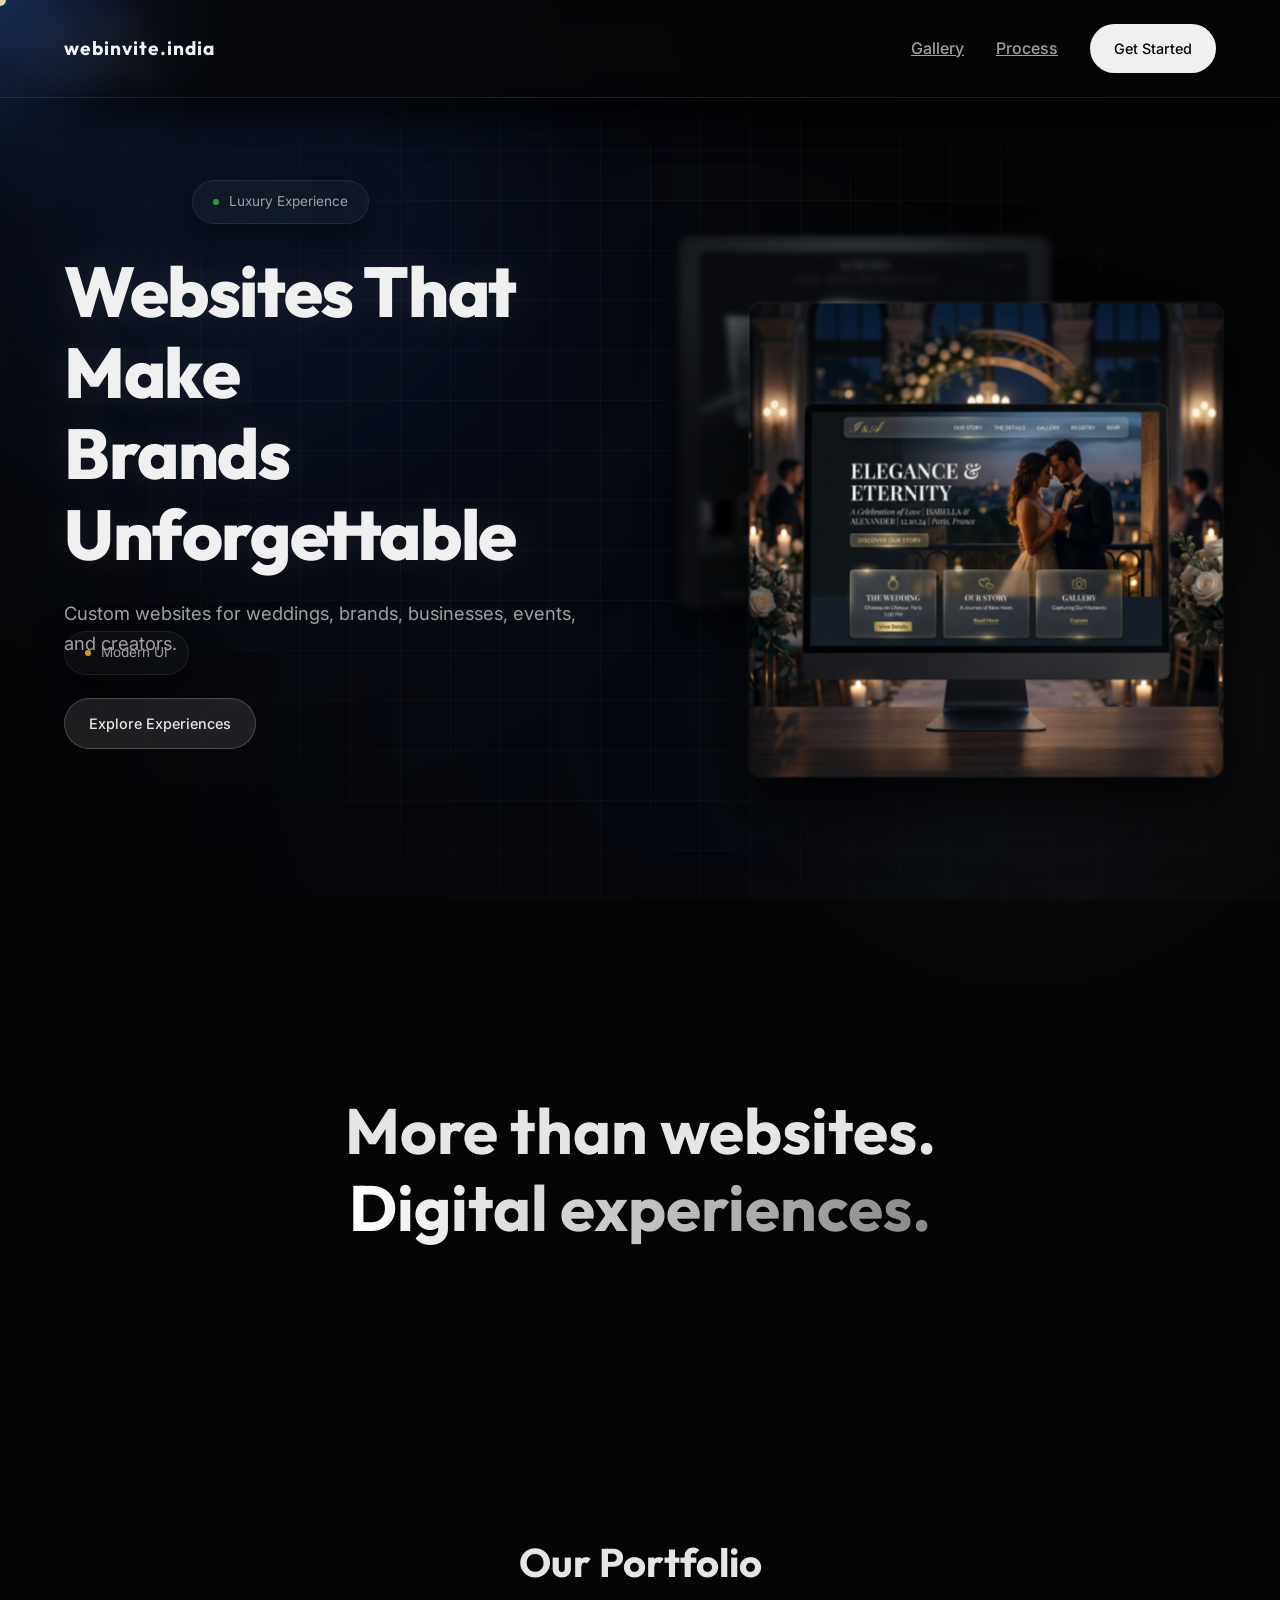
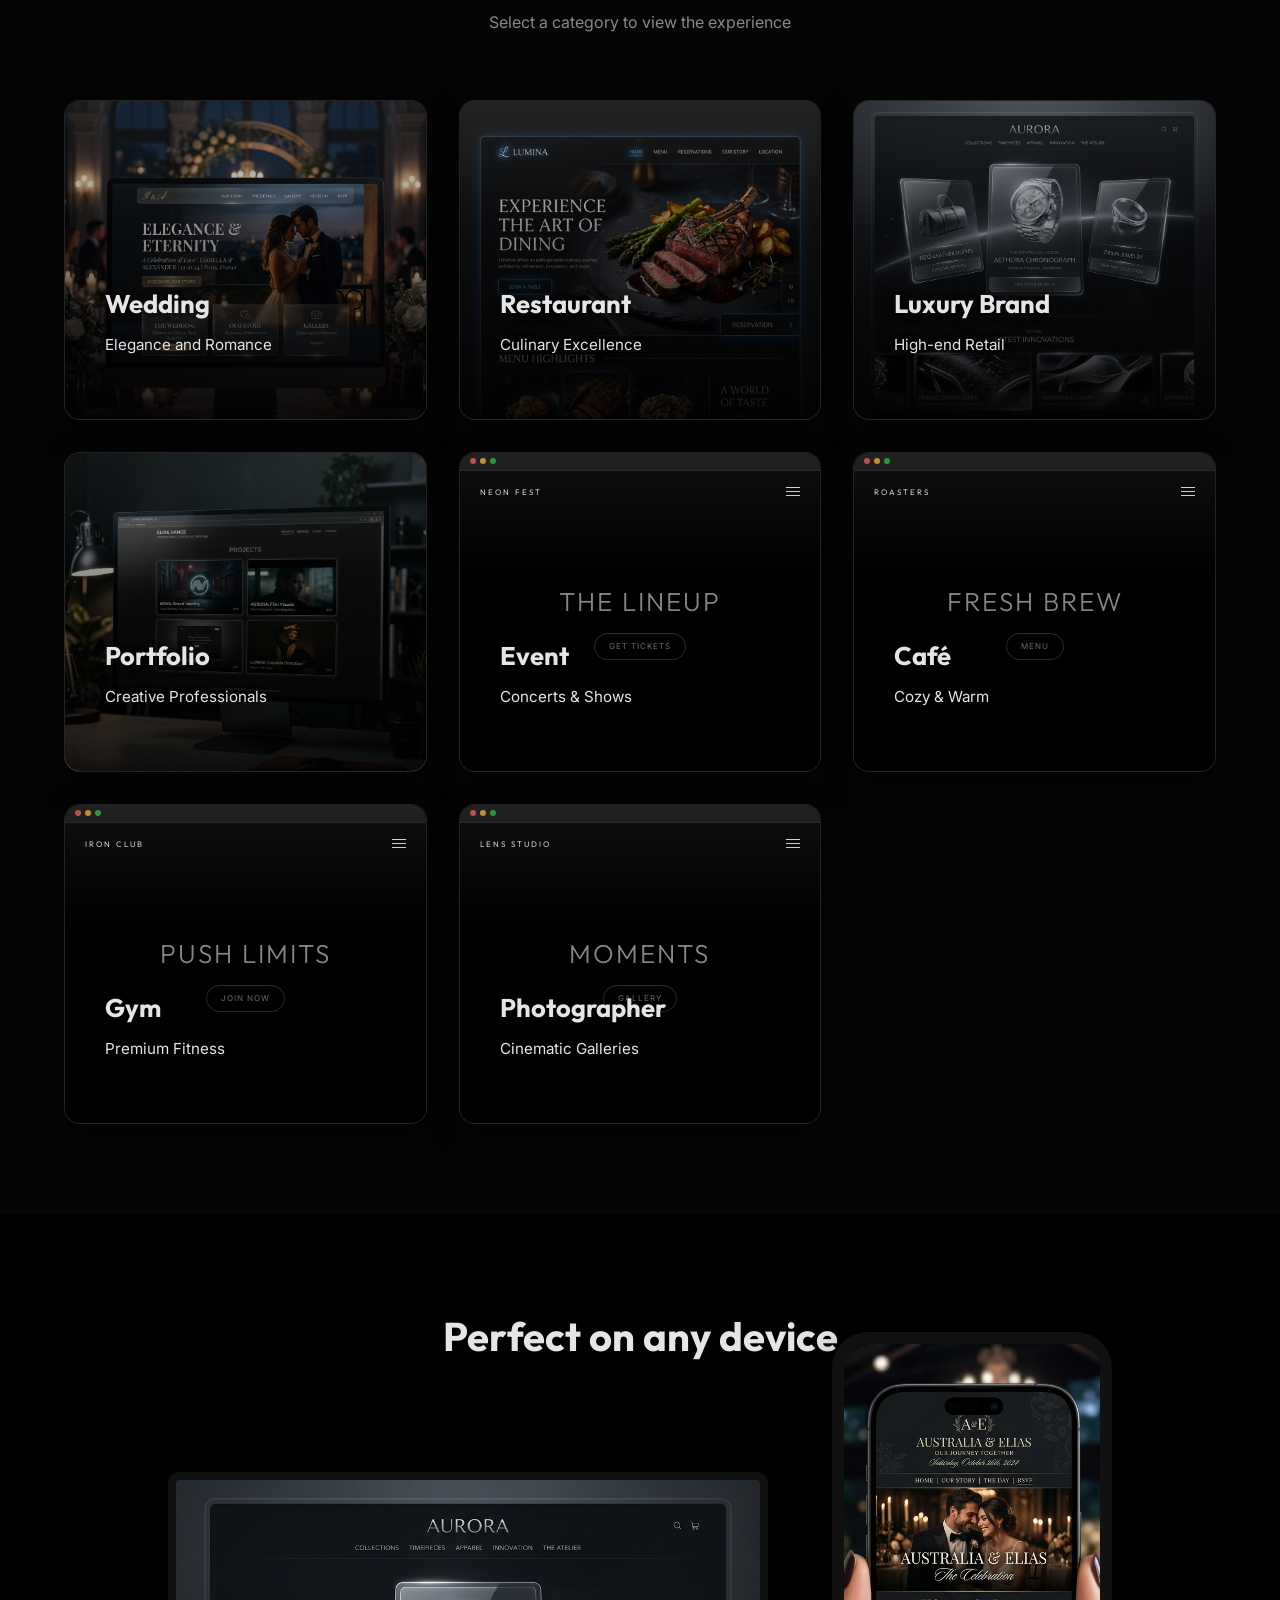
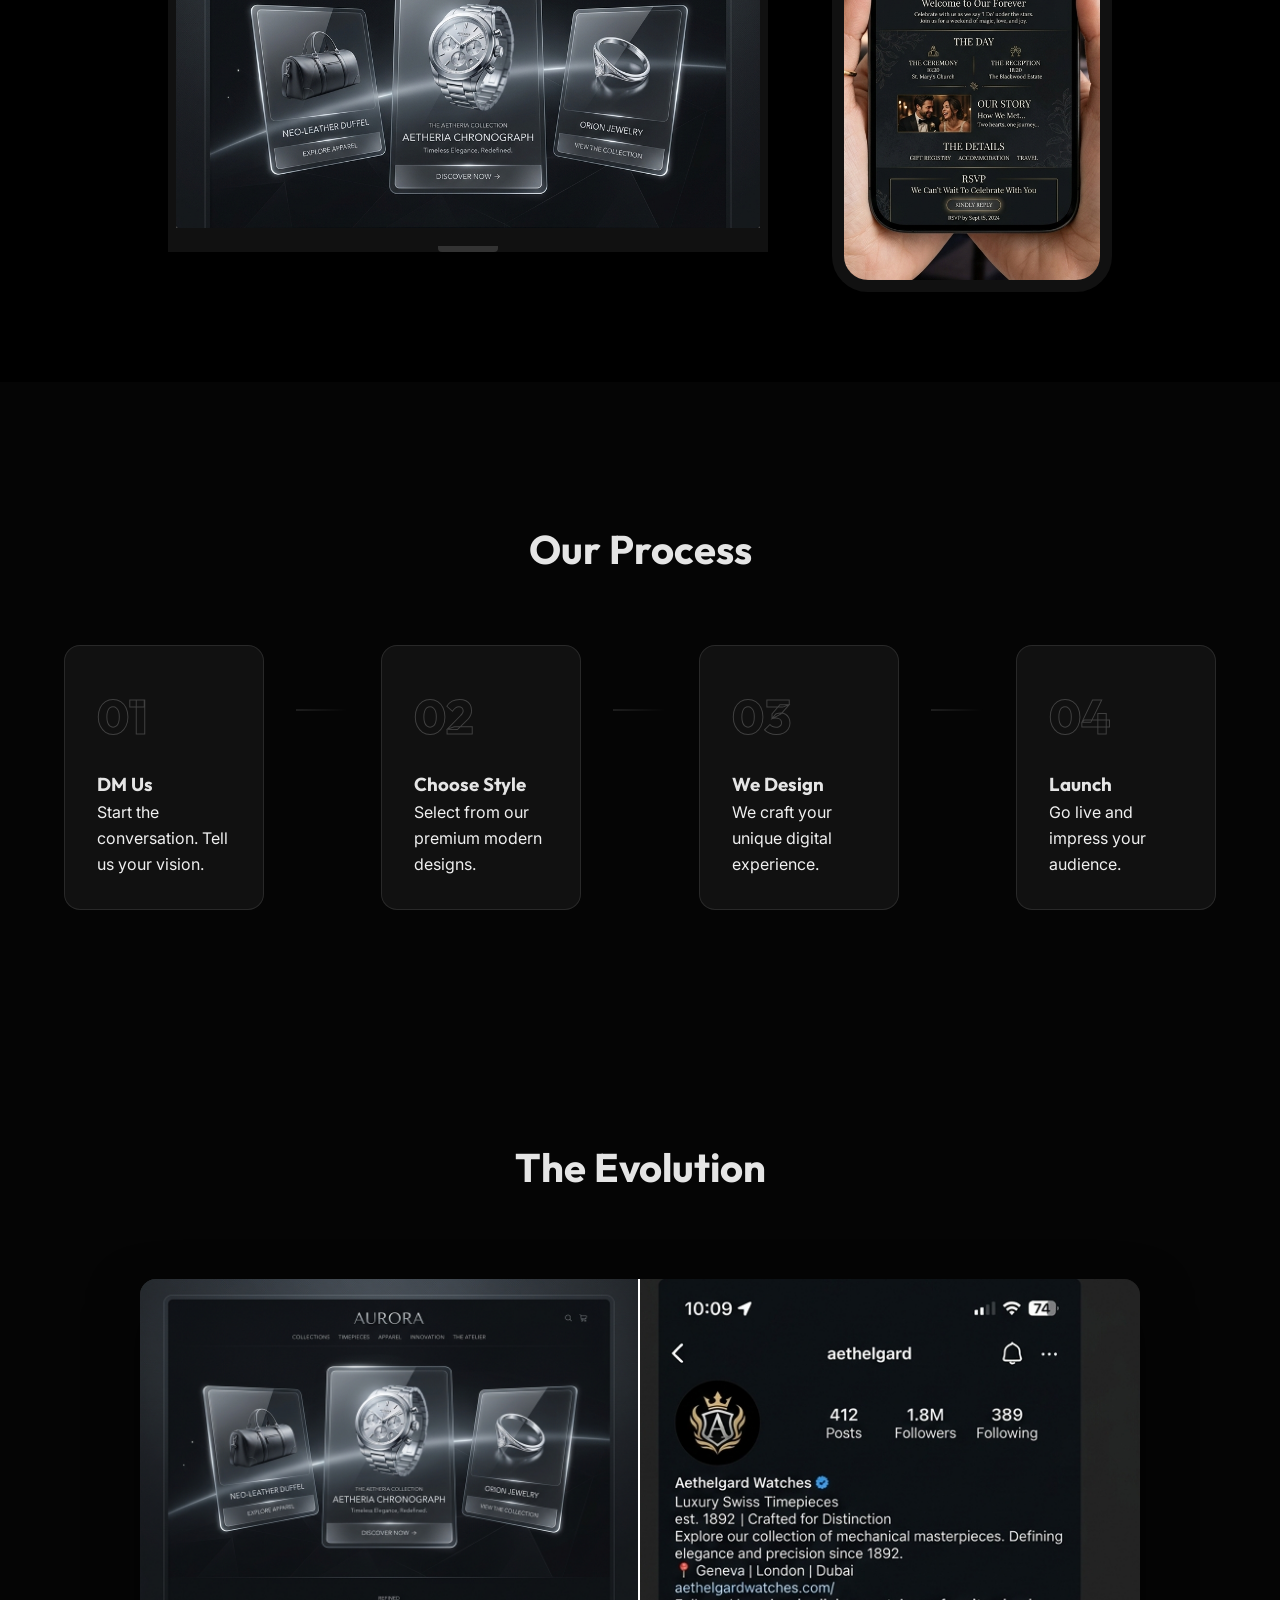
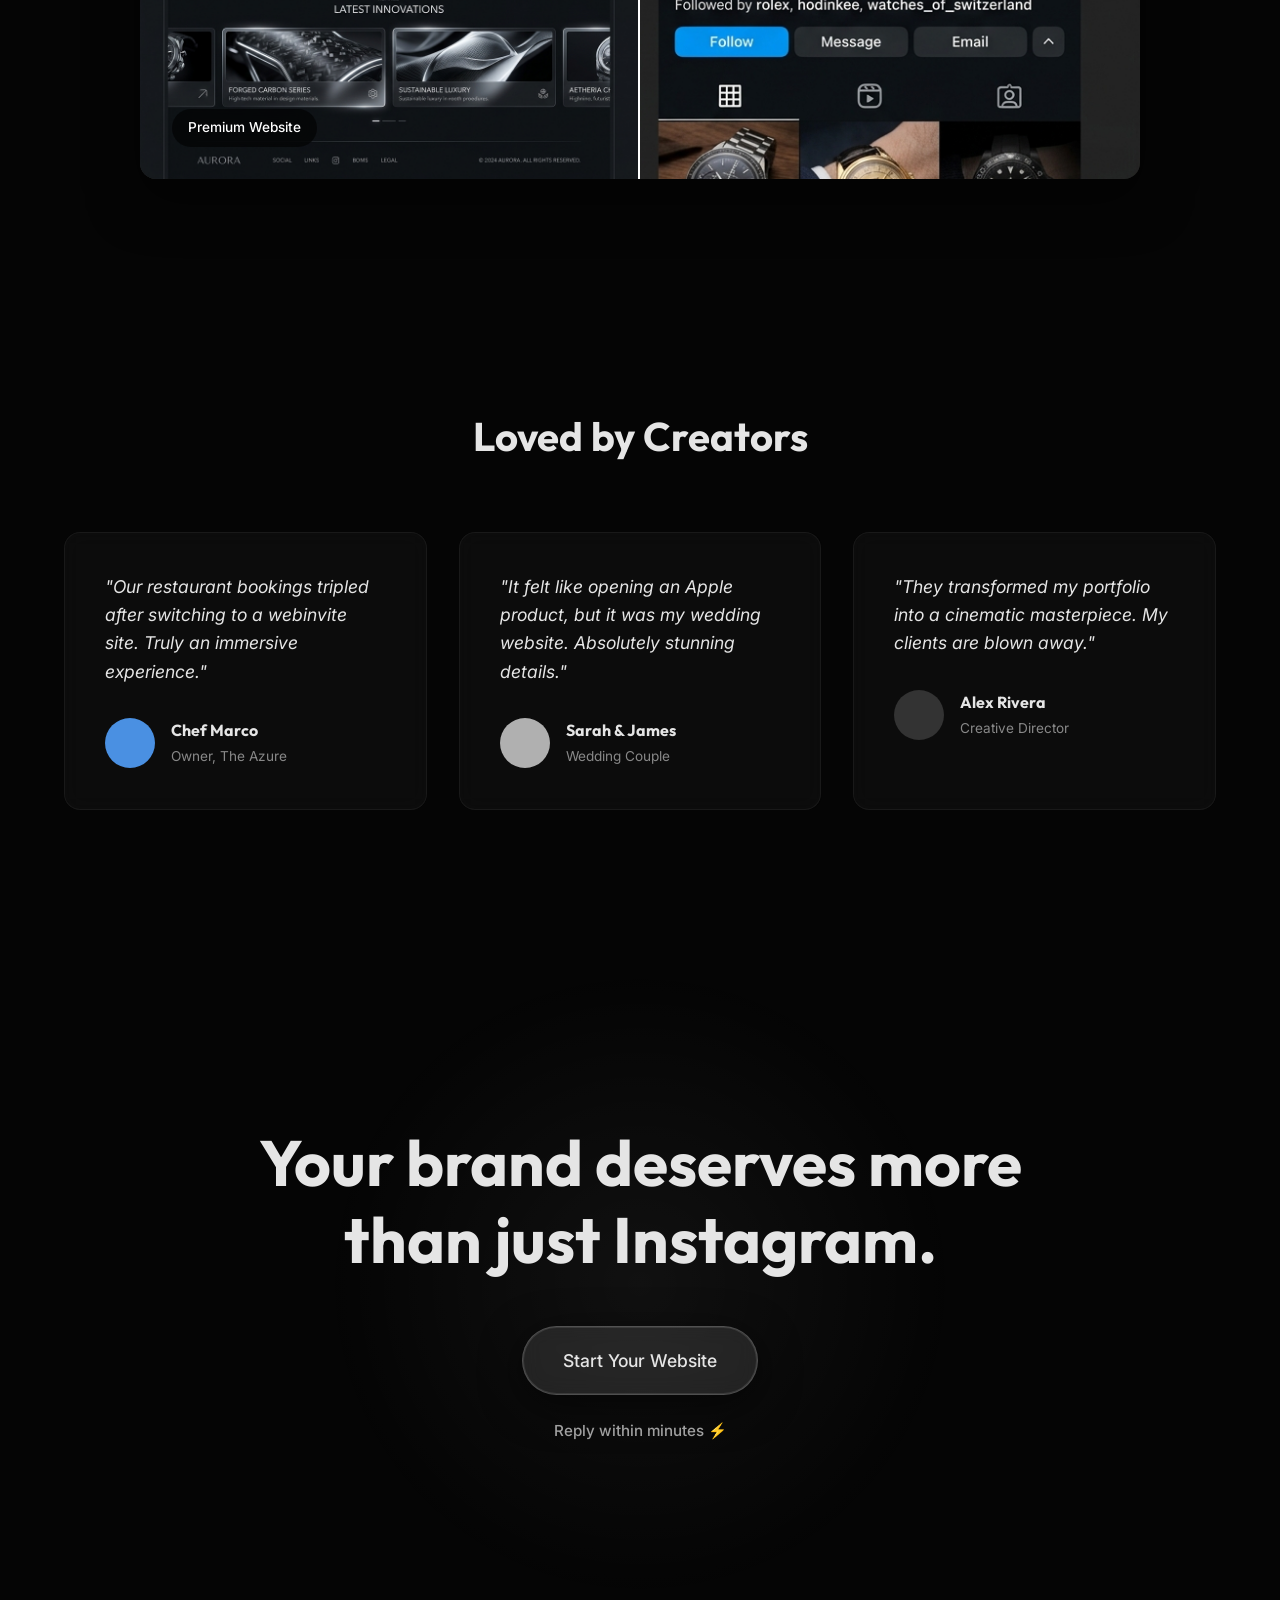
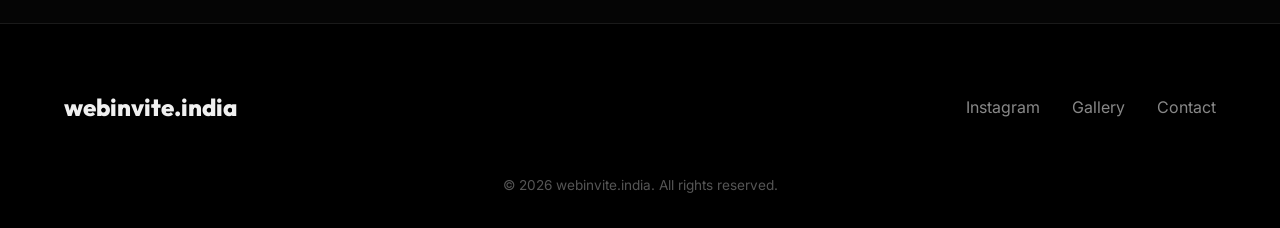
==== index.html @ e6d4dfd5 "Initial luxury responsive website build with animations" ====
<!DOCTYPE html>
<html lang="en">
<head>
    <meta charset="UTF-8">
    <meta name="viewport" content="width=device-width, initial-scale=1.0">
    <title>Webinvite.India - Luxury Digital Experiences</title>
    <meta name="description" content="Custom premium websites for weddings, brands, businesses, events and creators. webinvite.india crafts luxury digital experiences.">
    <!-- Google Fonts: Inter and Outfit -->
    <link rel="preconnect" href="https://fonts.googleapis.com">
    <link rel="stylesheet" href="styles.css">
    <!-- Fonts -->
    <link href="https://fonts.googleapis.com/css2?family=Outfit:wght@300;400;500;600;700;800&family=Inter:wght@300;400;500;600&display=swap" rel="stylesheet">
    <!-- Scripts -->
    <script src="https://cdnjs.cloudflare.com/ajax/libs/gsap/3.12.2/gsap.min.js" defer></script>
    <script src="script.js" defer></script>
</head>
<body>
    <div class="custom-cursor"></div>
    <div id="cursor-glow"></div>
    <div class="custom-cursor-glow"></div>

    <!-- Background Ambient Effects -->
    <div class="ambient-glow glow-1"></div>
    <div class="ambient-glow glow-2"></div>
    
    <nav class="navbar">
        <div class="logo">webinvite.india</div>
        <button class="hamburger" id="hamburger" aria-label="Toggle menu">
            <span></span>
            <span></span>
        </button>
        <div class="nav-links" id="navLinks">
            <a href="#gallery">Gallery</a>
            <a href="#process">Process</a>
            <a href="#contact" class="btn-primary btn-small">Get Started</a>
        </div>
    </nav>

    <main>
        <!-- Home / Hero Section -->
        <section class="hero-section" id="home">
            <div class="grid-texture"></div>
            <!-- Ambient Glowing Orbs Background -->
            <div class="ambient-background">
                <div class="glow-orb orb-1"></div>
                <div class="glow-orb orb-2"></div>
                <div class="glow-orb orb-3"></div>
            </div>
            
            <!-- Futuristic UI Fragments & Floating Labels -->
            <div class="hero-floating-ui">
                <!-- Left Details -->
                <div class="float-item glass-label label-1" data-speed="0.04">
                    <span class="mac-dot g"></span> Luxury Experience
                </div>
                <div class="float-item glass-label label-2" data-speed="-0.03">
                    <span class="mac-dot y"></span> Modern UI
                </div>
                <div class="float-item glass-panel feature-panel" data-speed="0.06">
                    <div class="panel-row"><span>Custom Website</span></div>
                    <div class="panel-row"><span>Mobile Optimized</span></div>
                    <div class="panel-row"><span>Interactive Design</span></div>
                </div>

                <!-- Right Depth Details -->
                <div class="float-item neon-line" data-speed="-0.03"></div>
            </div>

            <!-- Balanced Grid Layout -->
            <div class="hero-grid">
                <!-- Left: Text Content -->
                <div class="hero-content">
                    <h1 class="cinematic-text reveal-text">Websites That Make<br>Brands Unforgettable</h1>
                    <p class="subtext fade-in-up">Custom websites for weddings, brands, businesses, events, and creators.</p>
                    <div class="hero-actions fade-in-up delay-1">
                        <a href="#gallery" class="btn-primary glass-btn">
                            <span>Explore Experiences</span>
                            <div class="btn-glow"></div>
                        </a>
                    </div>
                </div>
                
                <!-- Right: Visual Showcase -->
                <div class="hero-showcase" style="perspective: 1200px;">
                    <div class="preview-card float-item" data-speed="-0.08" id="preview-1">
                        <img src="assets/wedding_preview.png" alt="Demo Layout">
                    </div>
                    <div class="preview-card float-item" data-speed="0.1" id="preview-2">
                        <img src="assets/luxury_preview.png" alt="Demo Layout">
                    </div>
                </div>
            </div>
        </section>

        <!-- Experience Text -->
        <section class="experience-section">
            <h2 class="massive-text reveal-scroll">More than websites.<br><span class="text-gradient">Digital experiences.</span></h2>
        </section>

        <!-- Gallery Section -->
        <section class="gallery-section" id="gallery">
            <div class="section-header">
                <h2>Our Portfolio</h2>
                <p>Select a category to view the experience</p>
            </div>
            
            <div class="gallery-grid">
                <!-- Wedding -->
                <div class="gallery-card" data-preview="assets/wedding_preview.png">
                    <div class="card-bg" style="background-image: url('assets/wedding_preview.png');"></div>
                    <div class="card-glow"></div>
                    <div class="card-content">
                        <h3>Wedding</h3>
                        <p>Elegance and Romance</p>
                        <span class="view-text">View Demo →</span>
                    </div>
                </div>
                <!-- Restaurant -->
                <div class="gallery-card" data-preview="assets/restaurant_preview.png">
                    <div class="card-bg" style="background-image: url('assets/restaurant_preview.png');"></div>
                    <div class="card-glow"></div>
                    <div class="card-content">
                        <h3>Restaurant</h3>
                        <p>Culinary Excellence</p>
                        <span class="view-text">View Demo →</span>
                    </div>
                </div>
                <!-- Luxury Brand -->
                <div class="gallery-card" data-preview="assets/luxury_preview.png">
                    <div class="card-bg" style="background-image: url('assets/luxury_preview.png');"></div>
                    <div class="card-glow"></div>
                    <div class="card-content">
                        <h3>Luxury Brand</h3>
                        <p>High-end Retail</p>
                        <span class="view-text">View Demo →</span>
                    </div>
                </div>
                <!-- Portfolio -->
                <div class="gallery-card" data-preview="assets/portfolio_preview.png">
                    <div class="card-bg" style="background-image: url('assets/portfolio_preview.png');"></div>
                    <div class="card-glow"></div>
                    <div class="card-content">
                        <h3>Portfolio</h3>
                        <p>Creative Professionals</p>
                        <span class="view-text">View Demo →</span>
                    </div>
                </div>
                <!-- Event -->
                <div class="gallery-card" data-preview="https://images.unsplash.com/photo-1459749411175-04bf5292ceea?ixlib=rb-4.0.3&auto=format&fit=crop&w=1200&q=80">
                    <div class="card-bg">
                        <div class="mac-window">
                            <div class="mac-header"><span class="mac-dot r"></span><span class="mac-dot y"></span><span class="mac-dot g"></span></div>
                            <div class="mac-body" style="background-image: url('https://images.unsplash.com/photo-1459749411175-04bf5292ceea?ixlib=rb-4.0.3&auto=format&fit=crop&w=800&q=80');">
                                <div class="mac-ui">
                                    <div class="mac-ui-nav"><span>NEON FEST</span><span class="lines"></span></div>
                                    <div class="mac-ui-hero"><h1>THE LINEUP</h1><span class="btn">GET TICKETS</span></div>
                                </div>
                            </div>
                        </div>
                    </div>
                    <div class="card-glow"></div>
                    <div class="card-content">
                        <h3>Event</h3>
                        <p>Concerts & Shows</p>
                        <span class="view-text">View Demo →</span>
                    </div>
                </div>
                <!-- Café -->
                <div class="gallery-card" data-preview="https://images.unsplash.com/photo-1554118811-1e0d58224f24?ixlib=rb-4.0.3&auto=format&fit=crop&w=1200&q=80">
                    <div class="card-bg">
                        <div class="mac-window">
                            <div class="mac-header"><span class="mac-dot r"></span><span class="mac-dot y"></span><span class="mac-dot g"></span></div>
                            <div class="mac-body" style="background-image: url('https://images.unsplash.com/photo-1554118811-1e0d58224f24?ixlib=rb-4.0.3&auto=format&fit=crop&w=800&q=80');">
                                <div class="mac-ui">
                                    <div class="mac-ui-nav"><span>ROASTERS</span><span class="lines"></span></div>
                                    <div class="mac-ui-hero"><h1>FRESH BREW</h1><span class="btn">MENU</span></div>
                                </div>
                            </div>
                        </div>
                    </div>
                    <div class="card-glow"></div>
                    <div class="card-content">
                        <h3>Café</h3>
                        <p>Cozy & Warm</p>
                        <span class="view-text">View Demo →</span>
                    </div>
                </div>
                <!-- Gym -->
                <div class="gallery-card" data-preview="https://images.unsplash.com/photo-1534438327276-14e5300c3a48?ixlib=rb-4.0.3&auto=format&fit=crop&w=1200&q=80">
                    <div class="card-bg">
                        <div class="mac-window">
                            <div class="mac-header"><span class="mac-dot r"></span><span class="mac-dot y"></span><span class="mac-dot g"></span></div>
                            <div class="mac-body" style="background-image: url('https://images.unsplash.com/photo-1534438327276-14e5300c3a48?ixlib=rb-4.0.3&auto=format&fit=crop&w=800&q=80');">
                                <div class="mac-ui">
                                    <div class="mac-ui-nav"><span>IRON CLUB</span><span class="lines"></span></div>
                                    <div class="mac-ui-hero"><h1>PUSH LIMITS</h1><span class="btn">JOIN NOW</span></div>
                                </div>
                            </div>
                        </div>
                    </div>
                    <div class="card-glow"></div>
                    <div class="card-content">
                        <h3>Gym</h3>
                        <p>Premium Fitness</p>
                        <span class="view-text">View Demo →</span>
                    </div>
                </div>
                <!-- Photographer -->
                <div class="gallery-card" data-preview="https://images.unsplash.com/photo-1516035069371-29a1b244cc32?ixlib=rb-4.0.3&auto=format&fit=crop&w=1200&q=80">
                    <div class="card-bg">
                        <div class="mac-window">
                            <div class="mac-header"><span class="mac-dot r"></span><span class="mac-dot y"></span><span class="mac-dot g"></span></div>
                            <div class="mac-body" style="background-image: url('https://images.unsplash.com/photo-1516035069371-29a1b244cc32?ixlib=rb-4.0.3&auto=format&fit=crop&w=800&q=80');">
                                <div class="mac-ui">
                                    <div class="mac-ui-nav"><span>LENS STUDIO</span><span class="lines"></span></div>
                                    <div class="mac-ui-hero"><h1>MOMENTS</h1><span class="btn">GALLERY</span></div>
                                </div>
                            </div>
                        </div>
                    </div>
                    <div class="card-glow"></div>
                    <div class="card-content">
                        <h3>Photographer</h3>
                        <p>Cinematic Galleries</p>
                        <span class="view-text">View Demo →</span>
                    </div>
                </div>
            </div>
        </section>

        <!-- Live Demo Modal overlay -->
        <div class="demo-modal" id="demoModal">
            <div class="demo-close">✕</div>
            <div class="demo-container">
                <div class="browser-bar">
                    <div class="dots">
                        <span></span><span></span><span></span>
                    </div>
                    <div class="url-bar">webinvite.india/demo</div>
                </div>
                <div class="demo-content-wrapper">
                    <img src="" alt="Demo Preview" class="demo-image" id="demoImage">
                </div>
            </div>
        </div>

        <!-- Devices Showcase -->
        <section class="device-showcase parallax-section">
            <div class="section-header">
                <h2>Perfect on any device</h2>
            </div>
            <div class="device-container">
                <div class="device macbook">
                    <div class="screen">
                        <div class="screen-scroll">
                            <img src="assets/luxury_preview.png" alt="Desktop Preview">
                        </div>
                    </div>
                </div>
                <div class="device iphone">
                    <div class="screen">
                        <div class="screen-scroll">
                            <img src="assets/wedding_mobile.png" alt="Mobile Preview">
                        </div>
                    </div>
                </div>
            </div>
        </section>

        <!-- Process Section -->
        <section class="process-section" id="process">
            <div class="section-header">
                <h2>Our Process</h2>
            </div>
            <div class="process-steps">
                <div class="step-card">
                    <div class="step-number">01</div>
                    <h3>DM Us</h3>
                    <p>Start the conversation. Tell us your vision.</p>
                </div>
                <div class="step-line"></div>
                <div class="step-card">
                    <div class="step-number">02</div>
                    <h3>Choose Style</h3>
                    <p>Select from our premium modern designs.</p>
                </div>
                <div class="step-line"></div>
                <div class="step-card">
                    <div class="step-number">03</div>
                    <h3>We Design</h3>
                    <p>We craft your unique digital experience.</p>
                </div>
                <div class="step-line"></div>
                <div class="step-card">
                    <div class="step-number">04</div>
                    <h3>Launch</h3>
                    <p>Go live and impress your audience.</p>
                </div>
            </div>
        </section>

        <!-- Before Vs After -->
        <section class="transformation-section">
            <div class="section-header">
                <h2>The Evolution</h2>
            </div>
            <div class="comparison-slider">
                <div class="comparison-image before">
                    <div class="c-label">Just Instagram</div>
                </div>
                <div class="comparison-image after">
                    <div class="c-label">Premium Website</div>
                </div>
                <div class="slider-handle"></div>
            </div>
        </section>

        <!-- Testimonials -->
        <section class="testimonials-section">
            <div class="section-header">
                <h2>Loved by Creators</h2>
            </div>
            <div class="testimonials-grid">
                <div class="testimonial-card glass">
                    <p class="quote">"Our restaurant bookings tripled after switching to a webinvite site. Truly an immersive experience."</p>
                    <div class="author">
                        <div class="avatar bg-blue"></div>
                        <div class="info">
                            <h4>Chef Marco</h4>
                            <span>Owner, The Azure</span>
                        </div>
                    </div>
                </div>
                <div class="testimonial-card glass">
                    <p class="quote">"It felt like opening an Apple product, but it was my wedding website. Absolutely stunning details."</p>
                    <div class="author">
                        <div class="avatar bg-silver"></div>
                        <div class="info">
                            <h4>Sarah & James</h4>
                            <span>Wedding Couple</span>
                        </div>
                    </div>
                </div>
                 <div class="testimonial-card glass">
                    <p class="quote">"They transformed my portfolio into a cinematic masterpiece. My clients are blown away."</p>
                    <div class="author">
                        <div class="avatar bg-dark"></div>
                        <div class="info">
                            <h4>Alex Rivera</h4>
                            <span>Creative Director</span>
                        </div>
                    </div>
                </div>
            </div>
        </section>

        <!-- Final CTA -->
        <section class="final-cta" id="contact">
            <div class="cta-glow"></div>
            <h2 class="massive-text">Your brand deserves more<br>than just Instagram.</h2>
            <div class="cta-actions">
                <a href="https://www.instagram.com/webinvite.india?igsh=MThsemd6djc1cW9pYg==" class="btn-primary large-btn glass-btn magnetic-btn" id="igContactBtn" target="_blank" rel="noopener noreferrer">
                    <span>Start Your Website</span>
                    <div class="btn-glow"></div>
                </a>
                <p class="cta-subtext fade-in-up delay-1">Reply within minutes ⚡</p>
            </div>
        </section>
    </main>

    <footer>
        <div class="footer-content">
            <div class="footer-brand">webinvite.india</div>
            <div class="footer-links">
                <a href="https://instagram.com/webinvite.india">Instagram</a>
                <a href="#gallery">Gallery</a>
                <a href="mailto:hello@webinvite.india">Contact</a>
            </div>
        </div>
        <div class="footer-bottom">
            <p>&copy; 2026 webinvite.india. All rights reserved.</p>
        </div>
    </footer>

    <script src="script.js"></script>
</body>
</html>
---- styles.css ----
:root {
    --color-bg: #050505;
    --color-text: #f0f0f0;
    --color-text-muted: #888888;
    --color-black: #000000;
    --color-dark-gray: #111111;
    --color-silver: #a0a0a0;
    --color-soft-white: #e5e5e5;
    --color-blue-glow: rgba(64, 122, 255, 0.4);
    --color-border: rgba(255, 255, 255, 0.1);
    
    --font-heading: 'Outfit', sans-serif;
    --font-body: 'Inter', sans-serif;
    
    --transition-smooth: all 0.6s cubic-bezier(0.16, 1, 0.3, 1);
    --radius-glass: 16px;
}

* {
    margin: 0;
    padding: 0;
    box-sizing: border-box;
}

html {
    scroll-behavior: smooth;
    cursor: none; /* Custom cursor */
}

body {
    background-color: var(--color-bg);
    color: var(--color-text);
    font-family: var(--font-body);
    overflow-x: hidden;
    line-height: 1.6;
}

/* Custom Cursor */
/* Large Cursor Glow */
#cursor-glow {
    position: fixed;
    top: 0; left: 0;
    width: 500px; height: 500px;
    background: radial-gradient(circle, rgba(64, 122, 255, 0.12) 0%, transparent 65%);
    border-radius: 50%;
    pointer-events: none;
    z-index: 9000;
    transform: translate(-50%, -50%);
    mix-blend-mode: screen;
    will-change: transform, opacity, scale;
}

/* Original custom cursor */
.custom-cursor {
    position: fixed;
    width: 12px;
    height: 12px;
    background-color: #fff;
    border-radius: 50%;
    pointer-events: none;
    z-index: 9999;
    mix-blend-mode: difference;
    transform: translate(-50%, -50%);
    transition: width 0.3s, height 0.3s;
}

.custom-cursor.hover {
    width: 24px;
    height: 24px;
    background-color: transparent;
    border: 1px solid var(--color-soft-white);
}

.custom-cursor-glow {
    position: fixed;
    width: 300px;
    height: 300px;
    background: radial-gradient(circle, var(--color-blue-glow) 0%, transparent 70%);
    border-radius: 50%;
    pointer-events: none;
    z-index: 9998;
    transform: translate(-50%, -50%);
    opacity: 0.5;
    mix-blend-mode: screen;
}

/* Typography */
h1, h2, h3, h4, .cinematic-text, .massive-text {
    font-family: var(--font-heading);
    color: var(--color-soft-white);
}

.cinematic-text {
    font-size: clamp(3rem, 5.5vw, 4.5rem);
    font-family: var(--font-heading);
    font-weight: 800;
    line-height: 1.15;
    letter-spacing: -0.02em;
    margin-bottom: 1.5rem;
    color: var(--color-text);
    text-shadow: 0 0 40px rgba(255,255,255,0.1);
    transition: text-shadow 0.4s ease, color 0.4s ease;
}

.cinematic-text:hover {
    text-shadow: 0 0 60px rgba(64,122,255,0.5), 0 0 30px rgba(255,255,255,0.3);
    color: #fff;
}

.massive-text {
    font-size: clamp(2rem, 5vw, 4rem);
    font-weight: 700;
    line-height: 1.2;
    text-align: center;
}

.text-gradient {
    background: linear-gradient(90deg, #fff, #888);
    -webkit-background-clip: text;
    background-clip: text;
    -webkit-text-fill-color: transparent;
    color: transparent;
}

/* Ambient Background Glows */
.ambient-glow {
    position: fixed;
    width: 60vw;
    height: 60vw;
    border-radius: 50%;
    filter: blur(100px);
    z-index: -1;
    opacity: 0.4;
    pointer-events: none;
}
.glow-1 {
    top: -20%;
    left: -10%;
    background: radial-gradient(circle, rgba(20,40,90,0.5) 0%, transparent 60%);
}
.glow-2 {
    bottom: -20%;
    right: -10%;
    background: radial-gradient(circle, rgba(40,40,40,0.8) 0%, transparent 60%);
}

/* Navigation */
.navbar {
    position: fixed;
    top: 0;
    left: 0;
    width: 100%;
    padding: 1.5rem 5%;
    display: flex;
    justify-content: space-between;
    align-items: center;
    z-index: 100;
    background: rgba(5, 5, 5, 0.7);
    backdrop-filter: blur(12px);
    -webkit-backdrop-filter: blur(12px);
    border-bottom: 1px solid var(--color-border);
}

.logo {
    font-family: var(--font-heading);
    font-weight: 700;
    font-size: 1.2rem;
    letter-spacing: 1px;
}

.nav-links {
    display: flex;
    gap: 2rem;
    align-items: center;
}

.nav-links a {
    color: var(--color-silver);
    font-weight: 500;
    transition: var(--transition-smooth);
}

.nav-links a:hover {
    color: var(--color-soft-white);
}

.nav-links a.btn-primary {
    color: var(--color-bg) !important;
}
.nav-links a.btn-primary:hover {
    color: var(--color-bg) !important;
    opacity: 0.8;
}

.hamburger {
    display: none;
    flex-direction: column;
    gap: 6px;
    z-index: 1000;
    cursor: pointer;
    background: none;
    border: none;
    padding: 5px;
}
.hamburger span {
    width: 30px; height: 2px;
    background: #fff;
    border-radius: 2px;
    transition: 0.4s cubic-bezier(0.16, 1, 0.3, 1);
}
.hamburger.active span:nth-child(1) {
    transform: translateY(8px) rotate(45deg);
}
.hamburger.active span:nth-child(2) {
    transform: translateY(-8px) rotate(-45deg);
}

/* Buttons */
.btn-primary {
    position: relative;
    padding: 0.8rem 1.5rem;
    background: var(--color-text);
    color: var(--color-bg);
    border-radius: 30px;
    text-decoration: none;
    font-weight: 500;
    font-size: 0.9rem;
    overflow: hidden;
    display: inline-block;
    transition: var(--transition-smooth);
}

.btn-primary.glass-btn {
    background: rgba(255, 255, 255, 0.1);
    color: var(--color-soft-white);
    border: 1px solid rgba(255, 255, 255, 0.2);
    backdrop-filter: blur(10px);
}

.btn-primary.glass-btn:hover {
    background: rgba(255, 255, 255, 0.15);
    border-color: rgba(255, 255, 255, 0.4);
    transform: translateY(-2px);
}

.large-btn {
    padding: 1.2rem 2.5rem;
    font-size: 1.1rem;
    border-radius: 40px;
}

/* =============== HERO SECTION =============== */
.hero-section {
    position: relative;
    min-height: 100vh;
    display: flex;
    align-items: center;
    padding: 100px 5% 0; /* Clear navbar */
    overflow: hidden;
}

.grid-texture {
    position: absolute;
    top: 0; left: 0; width: 100%; height: 100%;
    background-image: 
        linear-gradient(rgba(255, 255, 255, 0.03) 1px, transparent 1px),
        linear-gradient(90deg, rgba(255, 255, 255, 0.03) 1px, transparent 1px);
    background-size: 50px 50px;
    z-index: 0; pointer-events: none;
    -webkit-mask-image: radial-gradient(circle at center, black 40%, transparent 100%);
    mask-image: radial-gradient(circle at center, black 40%, transparent 100%);
}

.hero-grid {
    position: relative; z-index: 10;
    display: grid;
    grid-template-columns: 1fr 1fr;
    gap: 4rem;
    width: 100%;
    max-width: 1400px;
    margin: 0 auto;
    align-items: center;
}

/* Ambient Background Orbs */
.ambient-background {
    position: absolute;
    top: 0; left: 0; width: 100%; height: 100%;
    overflow: hidden; pointer-events: none; z-index: 1;
}

.glow-orb {
    position: absolute;
    border-radius: 50%;
    filter: blur(140px);
    opacity: 0.35;
    animation: orb-float 20s infinite alternate ease-in-out;
}

.orb-1 {
    width: 60vw; height: 60vw;
    background: rgba(64, 122, 255, 0.25);
    top: -20%; left: -10%;
}

.orb-2 {
    width: 50vw; height: 50vw;
    background: rgba(255, 255, 255, 0.08);
    top: 40%; right: -15%;
    animation-delay: -5s;
}

.orb-3 {
    width: 70vw; height: 70vw;
    background: rgba(30, 80, 200, 0.15);
    bottom: -30%; left: 20%;
    animation-delay: -10s;
}

@keyframes orb-float {
    0% { transform: translate(0, 0) scale(1); }
    100% { transform: translate(80px, -50px) scale(1.1); }
}

/* Floating UI details */
.hero-floating-ui {
    position: absolute; top: 0; left: 0; width: 100%; height: 100%;
    pointer-events: none; z-index: 2;
}

/* Glass labels */
.glass-label {
    position: absolute;
    background: rgba(255,255,255,0.03);
    border: 1px solid rgba(255,255,255,0.08);
    backdrop-filter: blur(12px);
    padding: 10px 20px;
    border-radius: 30px;
    font-size: 0.85rem;
    color: var(--color-silver);
    display: flex; align-items: center; gap: 10px;
    box-shadow: 0 10px 30px rgba(0,0,0,0.5);
    white-space: nowrap;
}

.label-1 { top: 20%; left: 15%; }
.label-2 { bottom: 25%; left: 5%; }

/* Redesign feature panel to be an elegant bullet list */
.feature-panel {
    top: auto; right: auto;
    bottom: 12%; left: 20%;
    width: auto; height: auto;
    background: rgba(10, 15, 25, 0.4);
    padding: 15px 25px;
    gap: 15px;
    box-shadow: 0 20px 40px rgba(0,0,0,0.8);
}

.panel-row {
    font-size: 0.85rem;
    color: var(--color-silver);
    display: flex; align-items: center;
}

.panel-row span::before {
    content: '';
    display: inline-block;
    width: 6px; height: 6px;
    border-radius: 50%;
    background: var(--color-silver);
    margin-right: 12px;
}

.neon-line {
    position: absolute; bottom: 25%; right: 10%; width: 2px; height: 180px;
    background: linear-gradient(to bottom, transparent, rgba(64,122,255,1), transparent);
    filter: blur(1px); opacity: 0.7;
}

.hero-content {
    position: relative;
    z-index: 10;
    max-width: 650px;
    text-align: left;
}

.hero-content .subtext {
    font-size: 1.2rem;
    color: var(--color-silver);
    margin: 1.5rem 0 2.5rem;
}

.hero-actions {
    display: flex;
    justify-content: flex-start;
    gap: 1.5rem;
}

/* Right Side Showcase Grid Area */
.hero-showcase {
    position: relative;
    height: 600px;
    display: flex;
    justify-content: center;
    align-items: center;
    transform-style: preserve-3d;
}

#preview-1 {
    position: absolute;
    width: 85%;
    bottom: 5%; right: 0;
    z-index: 2;
    transform: translateZ(30px);
    box-shadow: 0 30px 60px rgba(0,0,0,0.8), 0 0 0 1px rgba(255,255,255,0.1);
    border-radius: 12px; overflow: hidden;
}

#preview-2 {
    position: absolute;
    width: 70%;
    top: 5%; left: 0%;
    z-index: 1;
    transform: translateZ(-30px);
    filter: brightness(0.6) blur(3px);
    box-shadow: 0 20px 40px rgba(0,0,0,0.6), 0 0 0 1px rgba(255,255,255,0.05);
    border-radius: 12px; overflow: hidden;
}

#preview-1 img, #preview-2 img {
    width: 100%; height: auto; display: block;
}

/* Optional responsive adjustments for Grid removed to bottom of document */

/* Experience Section */
.experience-section {
    padding: 15vh 5%;
    display: flex;
    align-items: center;
    justify-content: center;
    min-height: 60vh;
}

/* Common Section Styles */
.section-header {
    text-align: center;
    margin-bottom: 4rem;
}

.section-header h2 {
    font-size: 2.5rem;
    margin-bottom: 1rem;
}

.section-header p {
    color: var(--color-text-muted);
}

/* Gallery Section */
.gallery-section {
    padding: 10vh 5%;
}

/* Desktop grid gallery */
.gallery-grid {
    display: grid;
    grid-template-columns: repeat(3, 1fr);
    gap: 2rem;
    max-width: 1400px;
    margin: 0 auto;
}

.gallery-card {
    position: relative;
    height: 320px;
    background: var(--color-dark-gray);
    border-radius: var(--radius-glass);
    border: 1px solid rgba(255, 255, 255, 0.08);
    display: flex;
    flex-direction: column;
    justify-content: flex-end;
    padding: 2.5rem;
    overflow: hidden;
    cursor: none;
    transition: transform 0.6s cubic-bezier(0.16, 1, 0.3, 1), box-shadow 0.6s cubic-bezier(0.16, 1, 0.3, 1), border-color 0.6s;
    box-shadow: 0 10px 30px rgba(0,0,0,0.5);
    background-size: cover;
    background-position: center;
}

.gallery-card::before {
    content: '';
    position: absolute;
    top: 0; left: 0; right: 0; bottom: 0;
    background: linear-gradient(to bottom, rgba(0,0,0,0.1) 0%, rgba(0,0,0,0.9) 100%);
    z-index: 1;
    transition: opacity 0.6s;
    pointer-events: none;
}

.gallery-card::after {
    content: '';
    position: absolute;
    top: 0; left: 0; right: 0; bottom: 0;
    background: linear-gradient(to bottom, rgba(255,255,255,0.06) 0%, transparent 40%);
    z-index: 2;
    pointer-events: none;
}

.card-bg {
    position: absolute;
    top: 0; left: 0; width: 100%; height: 100%;
    background-size: cover;
    background-position: top center;
    transition: transform 0.8s cubic-bezier(0.16, 1, 0.3, 1);
    z-index: 0;
}

/* CSS Browser Mockup Frame */
.mac-window {
    width: 100%; height: 100%;
    background: #000;
    display: flex; flex-direction: column;
    overflow: hidden;
}
.mac-header {
    height: 18px; background: #161616;
    display: flex; align-items: center; padding: 0 10px; gap: 4px;
    border-bottom: 1px solid #222;
}
.mac-dot { width: 6px; height: 6px; border-radius: 50%; opacity: 0.8;}
.mac-dot.r { background: #ff5f56; }
.mac-dot.y { background: #ffbd2e; }
.mac-dot.g { background: #27c93f; }

.mac-body {
    flex: 1;
    background-size: cover; background-position: center;
    position: relative;
    display: flex; flex-direction: column; justify-content: center; align-items: center; text-align: center;
}
.mac-body::before {
    content:''; position: absolute; top:0; left:0; width:100%; height:100%;
    background: rgba(0,0,0,0.5); z-index: 1;
}
.mac-ui {
    position: absolute; top: 0; left: 0; width: 100%; height: 100%; z-index: 2;
    display: flex; flex-direction: column; justify-content: center; align-items: center;
}
.mac-ui-nav {
    position: absolute; top: 15px; left: 20px; right: 20px;
    display: flex; justify-content: space-between; align-items: center;
    font-size: 8px; color: #fff; font-family: var(--font-heading); letter-spacing: 2px;
}
.mac-ui-nav .lines {
    display: inline-block; width: 14px; height: 1px; background: #fff; position: relative;
}
.mac-ui-nav .lines::after, .mac-ui-nav .lines::before {
    content:''; position: absolute; left: 0; width: 14px; height: 1px; background: #fff;
}
.mac-ui-nav .lines::before { top: -4px; }
.mac-ui-nav .lines::after { bottom: -4px; }

.mac-ui-hero h1 {
    font-size: 26px; color: #fff; margin-bottom: 8px; font-weight: 300; letter-spacing: 2px; font-family: var(--font-heading);
}
.mac-ui-hero .btn {
    display: inline-block; padding: 6px 14px; border: 1px solid rgba(255,255,255,0.4); color: #fff; font-size: 8px;
    text-transform: uppercase; border-radius: 20px; letter-spacing: 1px;
}

.card-content {
    position: relative;
    z-index: 3;
    transform: translateY(20px);
    transition: transform 0.6s cubic-bezier(0.16, 1, 0.3, 1);
}

.gallery-card:hover {
    transform: translateY(-15px);
    border-color: rgba(255, 255, 255, 0.25);
    box-shadow: 0 20px 40px rgba(64, 122, 255, 0.15), 0 0 40px rgba(0,0,0,0.8);
}

.gallery-card:hover .card-bg {
    transform: scale(1.08);
}

.gallery-card:hover::before {
    opacity: 0.8;
}

.gallery-card:hover .card-content {
    transform: translateY(0);
}

.gallery-card h3 {
    font-size: 1.6rem;
    margin-bottom: 0.5rem;
    text-shadow: 0 2px 10px rgba(0,0,0,0.8);
}

.gallery-card p {
    color: var(--color-soft-white);
    font-size: 0.95rem;
    margin-bottom: 1rem;
    text-shadow: 0 2px 10px rgba(0,0,0,0.8);
}

.view-text {
    font-size: 0.85rem;
    text-transform: uppercase;
    letter-spacing: 1.5px;
    color: #fff;
    opacity: 0;
    transform: translateY(10px);
    transition: var(--transition-smooth);
    font-weight: 600;
}

.gallery-card:hover .view-text {
    opacity: 1;
    transform: translateY(0);
}

/* Demo Modal */
.demo-modal {
    position: fixed;
    top: 0; left: 0; width: 100%; height: 100%;
    background: rgba(0,0,0,0.9);
    backdrop-filter: blur(20px);
    z-index: 1000;
    display: flex;
    align-items: center;
    justify-content: center;
    opacity: 0;
    pointer-events: none;
    transition: opacity 0.5s ease;
}

.demo-modal.active {
    opacity: 1;
    pointer-events: all;
}

.demo-close {
    position: absolute;
    top: 2rem; right: 2rem;
    color: white;
    font-size: 2rem;
    cursor: none;
    z-index: 1001;
}

.demo-container {
    width: 90%;
    max-width: 1200px;
    height: 85vh;
    background: var(--color-black);
    border-radius: 12px;
    border: 1px solid #333;
    overflow: hidden;
    display: flex;
    flex-direction: column;
    box-shadow: 0 20px 60px rgba(0,0,0,0.8);
    transform: scale(0.95);
    transition: transform 0.5s ease;
}

.demo-modal.active .demo-container {
    transform: scale(1);
}

.browser-bar {
    height: 40px;
    background: #1a1a1a;
    display: flex;
    align-items: center;
    padding: 0 1rem;
    border-bottom: 1px solid #333;
}

.dots span {
    display: inline-block;
    width: 12px; height: 12px;
    border-radius: 50%;
    margin-right: 6px;
}
.dots span:nth-child(1) { background: #ff5f56; }
.dots span:nth-child(2) { background: #ffbd2e; }
.dots span:nth-child(3) { background: #27c93f; }

.url-bar {
    margin: 0 auto;
    background: #000;
    padding: 4px 20px;
    border-radius: 6px;
    font-size: 0.8rem;
    color: #888;
    transform: translateX(-24px); /* offset for dots */
}

.demo-content-wrapper {
    flex: 1;
    overflow-y: auto;
    overflow-x: hidden;
}

.demo-content-wrapper::-webkit-scrollbar {
    width: 8px;
}
.demo-content-wrapper::-webkit-scrollbar-track {
    background: #111;
}
.demo-content-wrapper::-webkit-scrollbar-thumb {
    background: #333;
    border-radius: 4px;
}

.demo-image {
    width: 100%;
    display: block;
}

/* Devices Showcase */
.device-showcase {
    padding: 10vh 5%;
    background: var(--color-black);
    position: relative;
    overflow: hidden;
}

.device-container {
    display: flex;
    justify-content: center;
    align-items: center;
    gap: 4rem;
    margin-top: 4rem;
    flex-wrap: wrap;
}

.device {
    position: relative;
    background: #222;
    border-radius: 20px;
    box-shadow: inset 0 0 0 2px #444, 0 20px 40px rgba(0,0,0,0.5);
    display: flex;
    align-items: center;
    justify-content: center;
}

.macbook {
    width: 600px;
    height: 380px;
    border-radius: 12px 12px 0 0;
    border: 8px solid #111;
    border-bottom-width: 24px;
}

.macbook::after {
    content: '';
    position: absolute;
    bottom: -24px;
    left: 50%;
    transform: translateX(-50%);
    width: 60px;
    height: 6px;
    background: #333;
    border-radius: 0 0 4px 4px;
}

.iphone {
    width: 280px;
    height: 560px;
    border: 12px solid #111;
    border-radius: 36px;
    z-index: 2;
    margin-top: -100px;
}

.device .screen {
    width: 100%;
    height: 100%;
    background: #000;
    overflow: hidden;
    border-radius: 4px;
}

.iphone .screen {
    border-radius: 24px;
}

.screen-scroll {
    width: 100%;
    height: 100%;
    overflow: hidden;
}

.screen-scroll img {
    width: 100%;
    height: 100%;
    object-fit: cover;
    object-position: 50% 0%;
    animation: scrollImage 15s ease-in-out infinite alternate;
}

@keyframes scrollImage {
    0% { object-position: 50% 0%; }
    100% { object-position: 50% 100%; }
}

/* Process Section */
.process-section {
    padding: 15vh 5%;
}

.process-steps {
    display: flex;
    justify-content: space-between;
    align-items: flex-start;
    max-width: 1200px;
    margin: 0 auto;
    position: relative;
    flex-wrap: wrap;
    gap: 2rem;
}

.step-card {
    flex: 1;
    min-width: 200px;
    background: var(--color-dark-gray);
    padding: 2rem;
    border-radius: var(--radius-glass);
    border: 1px solid var(--color-border);
    position: relative;
    transition: var(--transition-smooth);
}

.step-card:hover {
    background: #1a1a1a;
    transform: translateY(-5px);
}

.step-number {
    font-size: 3rem;
    font-family: var(--font-heading);
    font-weight: 800;
    color: transparent;
    -webkit-text-stroke: 1px rgba(255,255,255,0.2);
    margin-bottom: 1rem;
}

.step-line {
    height: 2px;
    flex: 0.5;
    background: linear-gradient(90deg, var(--color-border), transparent);
    margin-top: 4rem;
}

@media (max-width: 900px) {
    .step-line { display: none; }
    .process-steps { flex-direction: column; }
}

/* Transformation Before Vs After */
.transformation-section {
    padding: 10vh 5%;
    display: flex;
    flex-direction: column;
    align-items: center;
}

.comparison-slider {
    position: relative;
    width: 100%;
    max-width: 1000px;
    height: 500px;
    border-radius: var(--radius-glass);
    overflow: hidden;
    cursor: ew-resize;
    box-shadow: 0 20px 50px rgba(0,0,0,0.5);
    background: #111;
}

.comparison-image {
    position: absolute;
    top: 0; left: 0; right: 0; bottom: 0;
    background-size: cover;
    background-position: center;
    display: flex;
    align-items: flex-end;
    padding: 2rem;
}

.comparison-image.before {
    background: #222 url('assets/instagram_before.png') top/cover;
    z-index: 1;
}

.comparison-image.after {
    background: #050505 url('assets/luxury_preview.png') top/cover;
    width: 50%;
    z-index: 2;
    border-right: 2px solid white;
}

.c-label {
    background: rgba(0,0,0,0.6);
    backdrop-filter: blur(10px);
    padding: 0.5rem 1rem;
    border-radius: 20px;
    font-size: 0.85rem;
    color: white;
    font-weight: 500;
}

/* Testimonials */
.testimonials-section {
    padding: 15vh 5%;
}

.testimonials-grid {
    display: grid;
    grid-template-columns: repeat(auto-fit, minmax(300px, 1fr));
    gap: 2rem;
    max-width: 1200px;
    margin: 0 auto;
}

.testimonial-card {
    background: rgba(255,255,255,0.03);
    border: 1px solid rgba(255,255,255,0.05);
    padding: 2.5rem;
    border-radius: var(--radius-glass);
    backdrop-filter: blur(10px);
}

.quote {
    font-size: 1.1rem;
    font-style: italic;
    color: var(--color-soft-white);
    margin-bottom: 2rem;
}

.hero-content .subtext {
    font-size: 1.15rem;
    margin-bottom: 2.5rem;
}

.hero-actions {
    display: flex;
    justify-content: flex-start;
    gap: 1.5rem;
}

/* Right Side Showcase Grid Area */
.hero-showcase {
    position: relative;
    height: 600px;
    display: flex;
    justify-content: center;
    align-items: center;
    transform-style: preserve-3d;
}

#preview-1 {
    position: absolute;
    width: 85%;
    bottom: 5%; right: 0;
    z-index: 2;
    transform: translateZ(30px);
    box-shadow: 0 30px 60px rgba(0,0,0,0.8), 0 0 0 1px rgba(255,255,255,0.1);
}

#preview-2 {
    position: absolute;
    width: 70%;
    top: 5%; left: 0%;
    z-index: 1;
    transform: translateZ(-30px);
    filter: brightness(0.6) blur(3px);
    box-shadow: 0 20px 40px rgba(0,0,0,0.6), 0 0 0 1px rgba(255,255,255,0.05);
}

/* Optional responsive adjustments for Grid */
@media (max-width: 900px) {
    .hero-grid {
        grid-template-columns: 1fr;
        padding-top: 50px;
    }
    .hero-content {
        text-align: center;
        margin: 0 auto;
    }
    .hero-actions {
        justify-content: center;
    }
    .hero-showcase {
        height: 400px;
    }
}

.author {
    display: flex;
    align-items: center;
    gap: 1rem;
}

.avatar {
    width: 50px;
    height: 50px;
    border-radius: 50%;
}

.bg-blue { background: #4a90e2; }
.bg-silver { background: #b0b0b0; }
.bg-dark { background: #333; }

.author h4 {
    font-size: 1rem;
    margin: 0;
}

.author span {
    font-size: 0.85rem;
    color: var(--color-text-muted);
}

/* Final CTA */
.final-cta {
    padding: 20vh 5%;
    text-align: center;
    position: relative;
}

.cta-glow {
    position: absolute;
    top: 50%; left: 50%;
    transform: translate(-50%, -50%);
    width: 50vw; height: 50vw;
    background: radial-gradient(circle, rgba(255,255,255,0.05), transparent 70%);
    z-index: -1;
    pointer-events: none;
}

.cta-actions {
    margin-top: 3rem;
    display: flex;
    flex-direction: column;
    align-items: center;
}

.cta-subtext {
    margin-top: 1.5rem;
    font-size: 0.95rem;
    color: var(--color-silver);
    font-family: var(--font-body);
    font-weight: 500;
}

.magnetic-btn {
    transition: transform 0.1s ease-out, box-shadow 0.3s ease, background 0.3s ease, border-color 0.3s ease !important;
    display: inline-flex;
    align-items: center;
    justify-content: center;
    box-shadow: 0 10px 40px rgba(0,0,0,0.6), inset 0 0 0 1px rgba(255,255,255,0.1);
}

.magnetic-btn:hover {
    box-shadow: 0 20px 60px rgba(255,255,255,0.05), 0 0 30px rgba(64,122,255,0.3), inset 0 0 0 1px rgba(255,255,255,0.3);
    background: rgba(255,255,255,0.12);
}

.magnetic-btn:active {
    transform: scale(0.92) !important;
}

/* Footer */
footer {
    border-top: 1px solid var(--color-border);
    padding: 4rem 5% 2rem;
    background: var(--color-black);
}

.footer-content {
    display: flex;
    justify-content: space-between;
    align-items: center;
    max-width: 1200px;
    margin: 0 auto 3rem;
    flex-wrap: wrap;
    gap: 2rem;
}

.footer-brand {
    font-family: var(--font-heading);
    font-weight: 800;
    font-size: 1.5rem;
}

.footer-links {
    display: flex;
    gap: 2rem;
}

.footer-links a {
    color: var(--color-text-muted);
    text-decoration: none;
    transition: color 0.3s;
}

.footer-links a:hover {
    color: white;
}

.footer-bottom {
    text-align: center;
    color: #555;
    font-size: 0.85rem;
}

/* Animations */
.reveal-text, .fade-in-up {
    opacity: 0;
    transform: translateY(30px);
    animation: fadeInUp 1s forwards ease-out;
}

.delay-1 { animation-delay: 0.3s; }

@keyframes fadeInUp {
    to {
        opacity: 1;
        transform: translateY(0);
    }
}

/* Optional responsive adjustments for Grid */
@media (max-width: 990px) {
    .gallery-grid {
        grid-template-columns: repeat(2, 1fr) !important;
    }
}

@media (max-width: 768px) {
    /* Base */
    .hero-grid { grid-template-columns: 1fr; padding-top: 40px; gap: 0rem; }
    .hero-content {
        text-align: center;
        margin: 0 auto;
    }
    .cinematic-text {
        font-size: clamp(2rem, 9vw, 3.2rem) !important;
        text-align: center;
    }
    .hero-content .subtext { font-size: 1rem; margin-bottom: 2rem; }
    .hero-actions { justify-content: center; width: 100%; flex-direction: column; }
    .hero-actions .btn-primary { width: 100%; text-align: center; }
    
    .hero-showcase { height: 350px !important; }
    #preview-1 { width: 75%; right: 5%; bottom: 0; }
    #preview-2 { width: 65%; left: 5%; top: 10%; }
    
    /* Hide heavy custom hover elements on mobile */
    .custom-cursor, #cursor-glow, .glass-label, .feature-panel, .neon-line {
        display: none !important;
    }

    /* Mobile Navbar Hamburger & Menu */
    .hamburger { display: flex !important; }
    .nav-links {
        position: fixed; top: 0; left: 0; width: 100vw; height: 100vh;
        background: rgba(5,5,5,0.98);
        backdrop-filter: blur(25px);
        flex-direction: column; justify-content: center; align-items: center;
        transform: translateY(-100%);
        transition: transform 0.5s cubic-bezier(0.16, 1, 0.3, 1);
        padding: 0; gap: 3rem; margin: 0;
        z-index: 999;
    }
    .nav-links.active { transform: translateY(0); }
    .nav-links a { font-size: 1.5rem; letter-spacing: 2px; }

    /* Gallery Mobile */
    .gallery-grid { grid-template-columns: 1fr !important; gap: 2rem; }
    .gallery-card { height: 380px; }
    
    /* Devices Showcase Mobile Vertical Stack */
    .devices-container {
        display: flex !important; flex-direction: column; align-items: center;
        height: auto !important; min-height: 0; gap: 40px; margin-top: 40px;
    }
    .device, .macbook-wrapper, .iphone-wrapper {
        position: relative !important; left: auto !important; top: auto !important; right: auto !important; bottom: auto !important; transform: none !important; width: 100% !important;
    }
    .macbook-wrapper { max-width: 90vw !important; }
    .iphone-wrapper { max-width: 50vw !important; }

    .comparison-image { padding: 1rem; }
    .c-label { font-size: 0.75rem; padding: 0.3rem 0.6rem; }
    
    /* CTA */
    .cta-actions, .cta-actions .btn-primary, .magnetic-btn { width: 100% !important; text-align: center; }
    .final-cta h2 { font-size: clamp(2rem, 8vw, 3rem) !important; line-height: 1.2; }
    .huge-text, .massive-text { font-size: clamp(2rem, 8vw, 3rem); line-height: 1.2; }
}
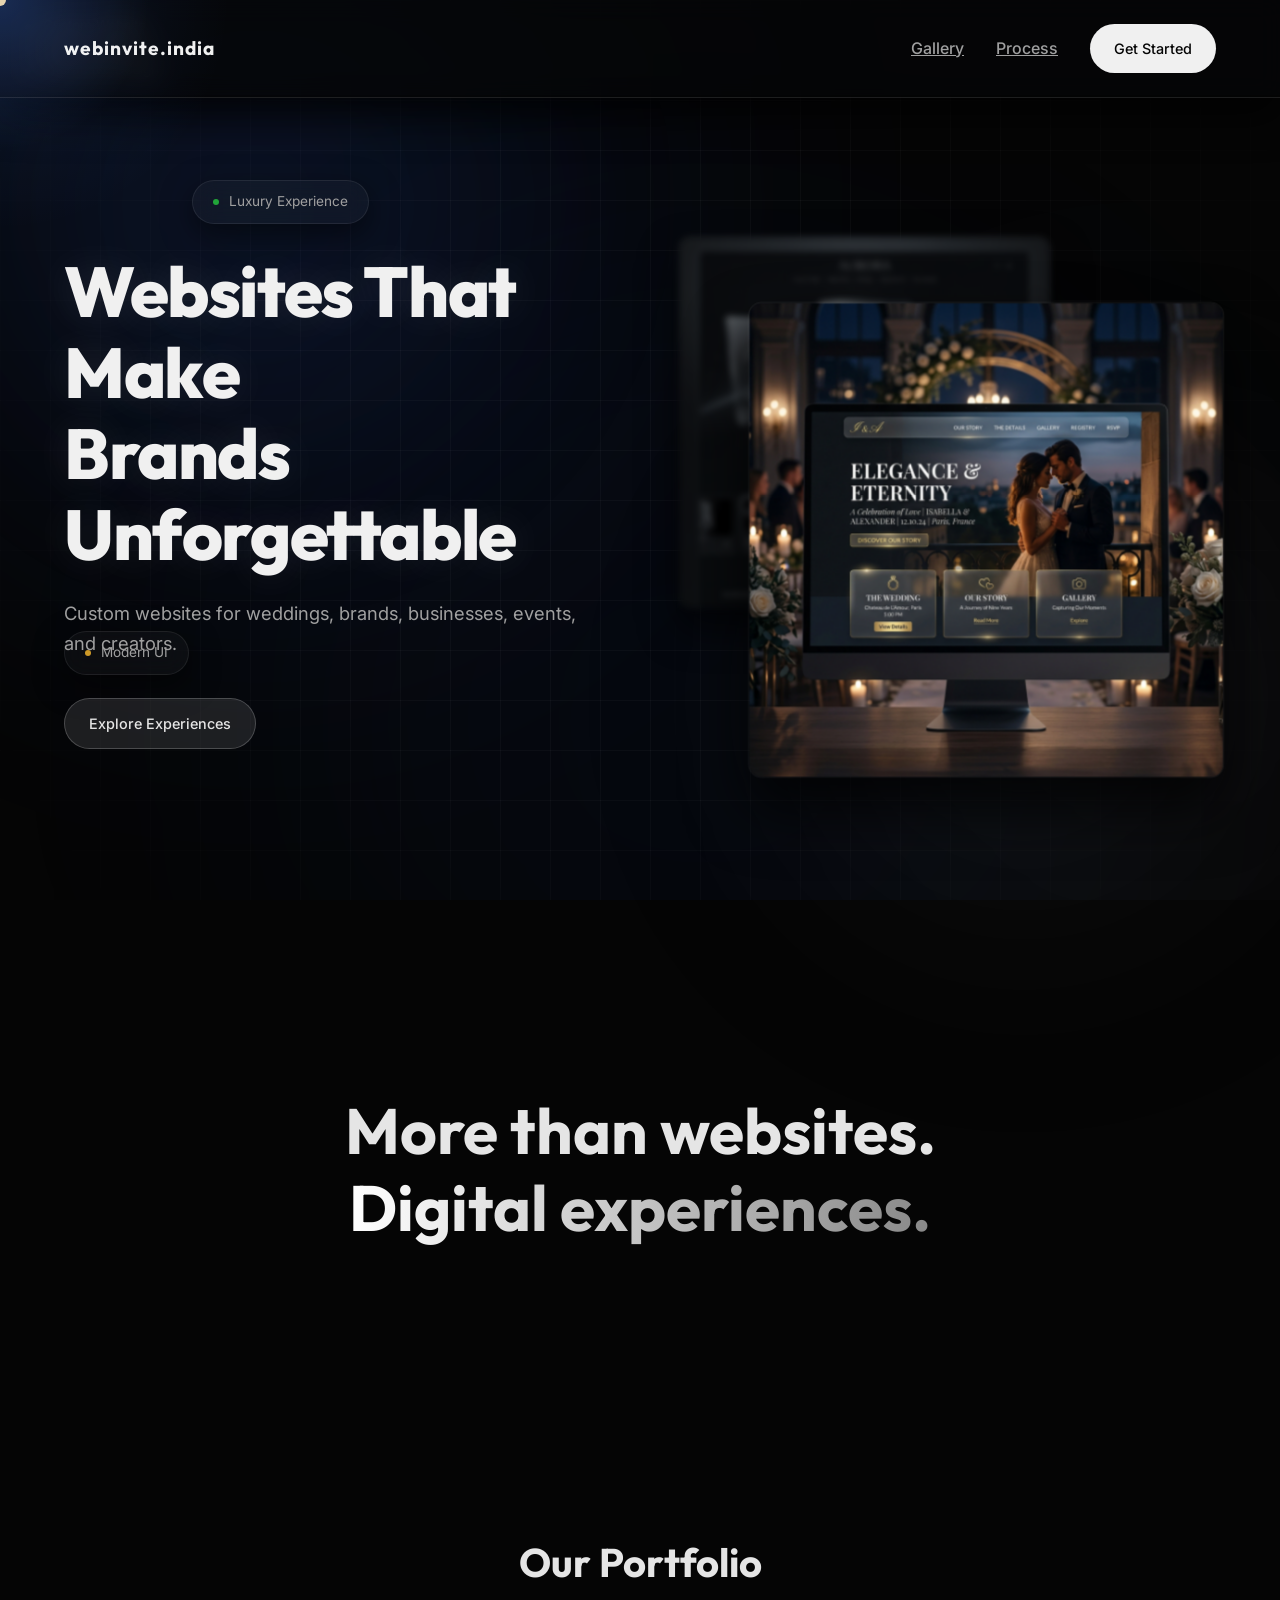
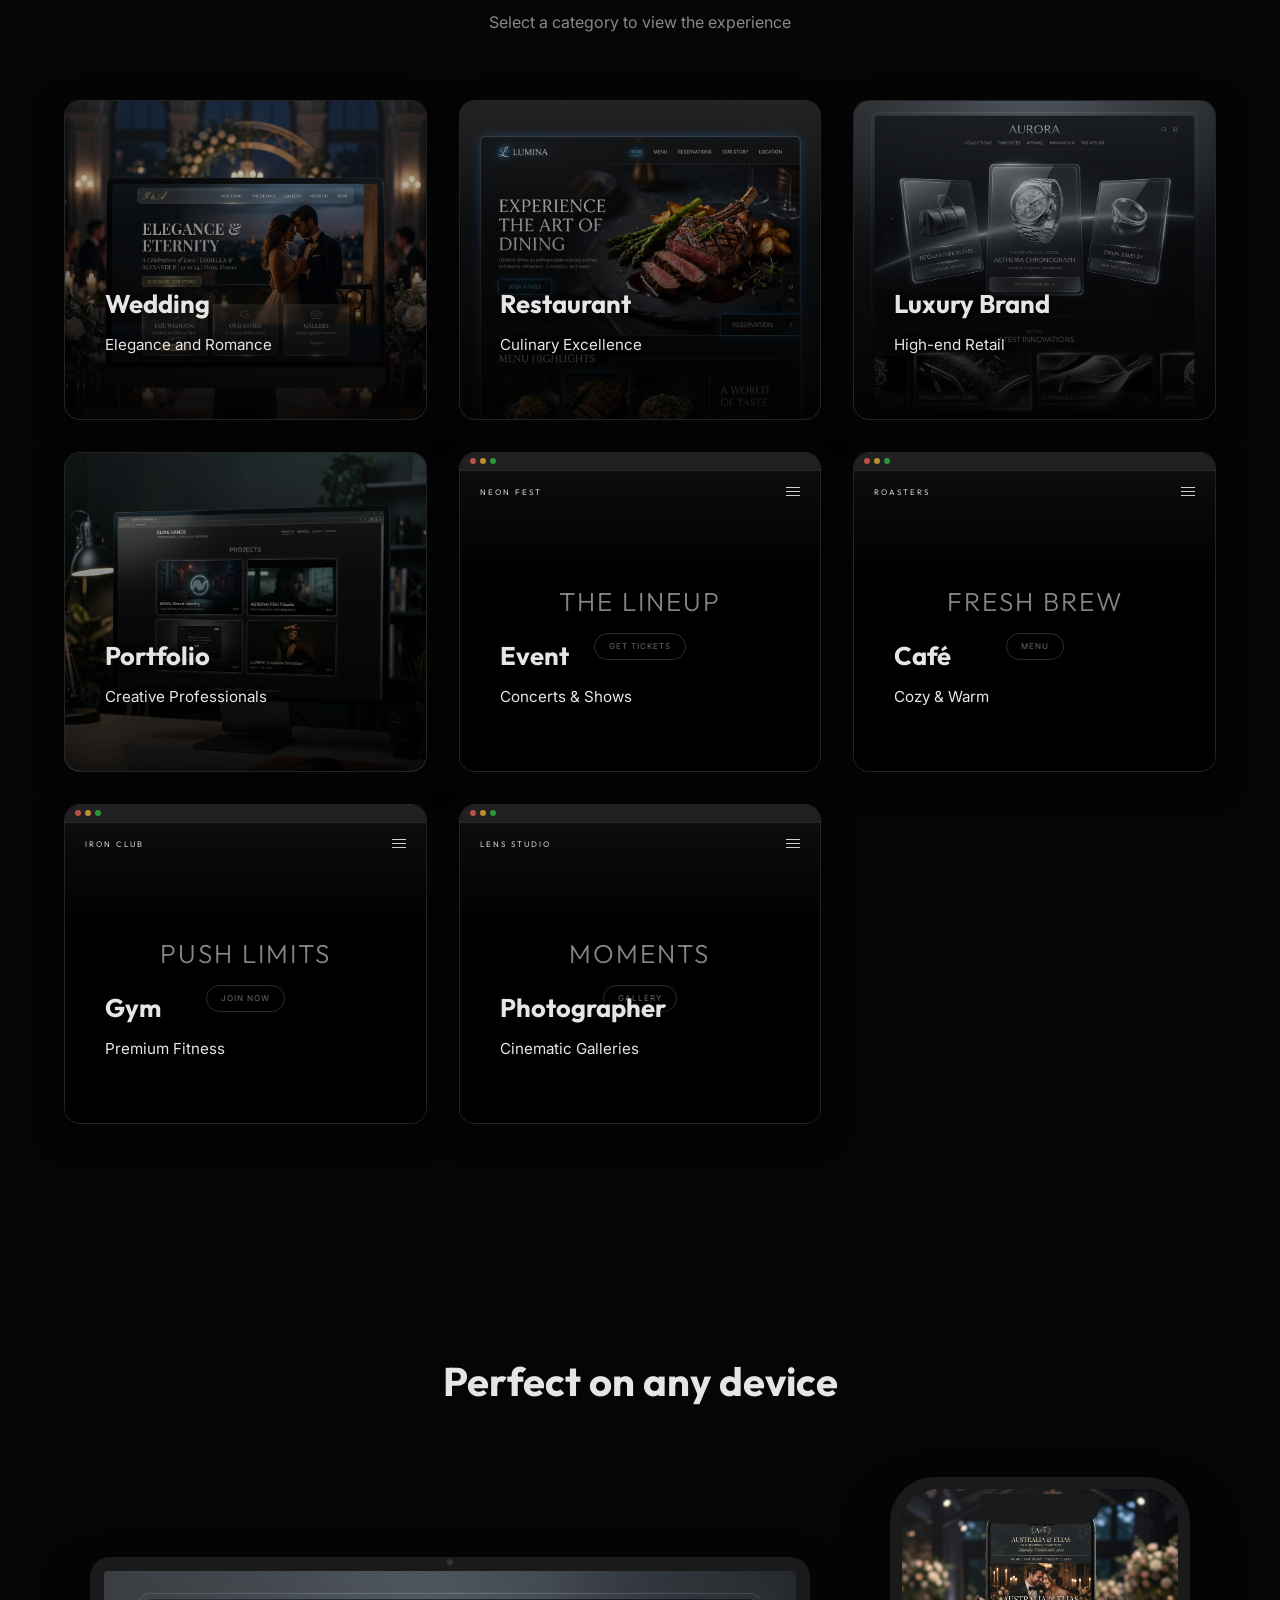
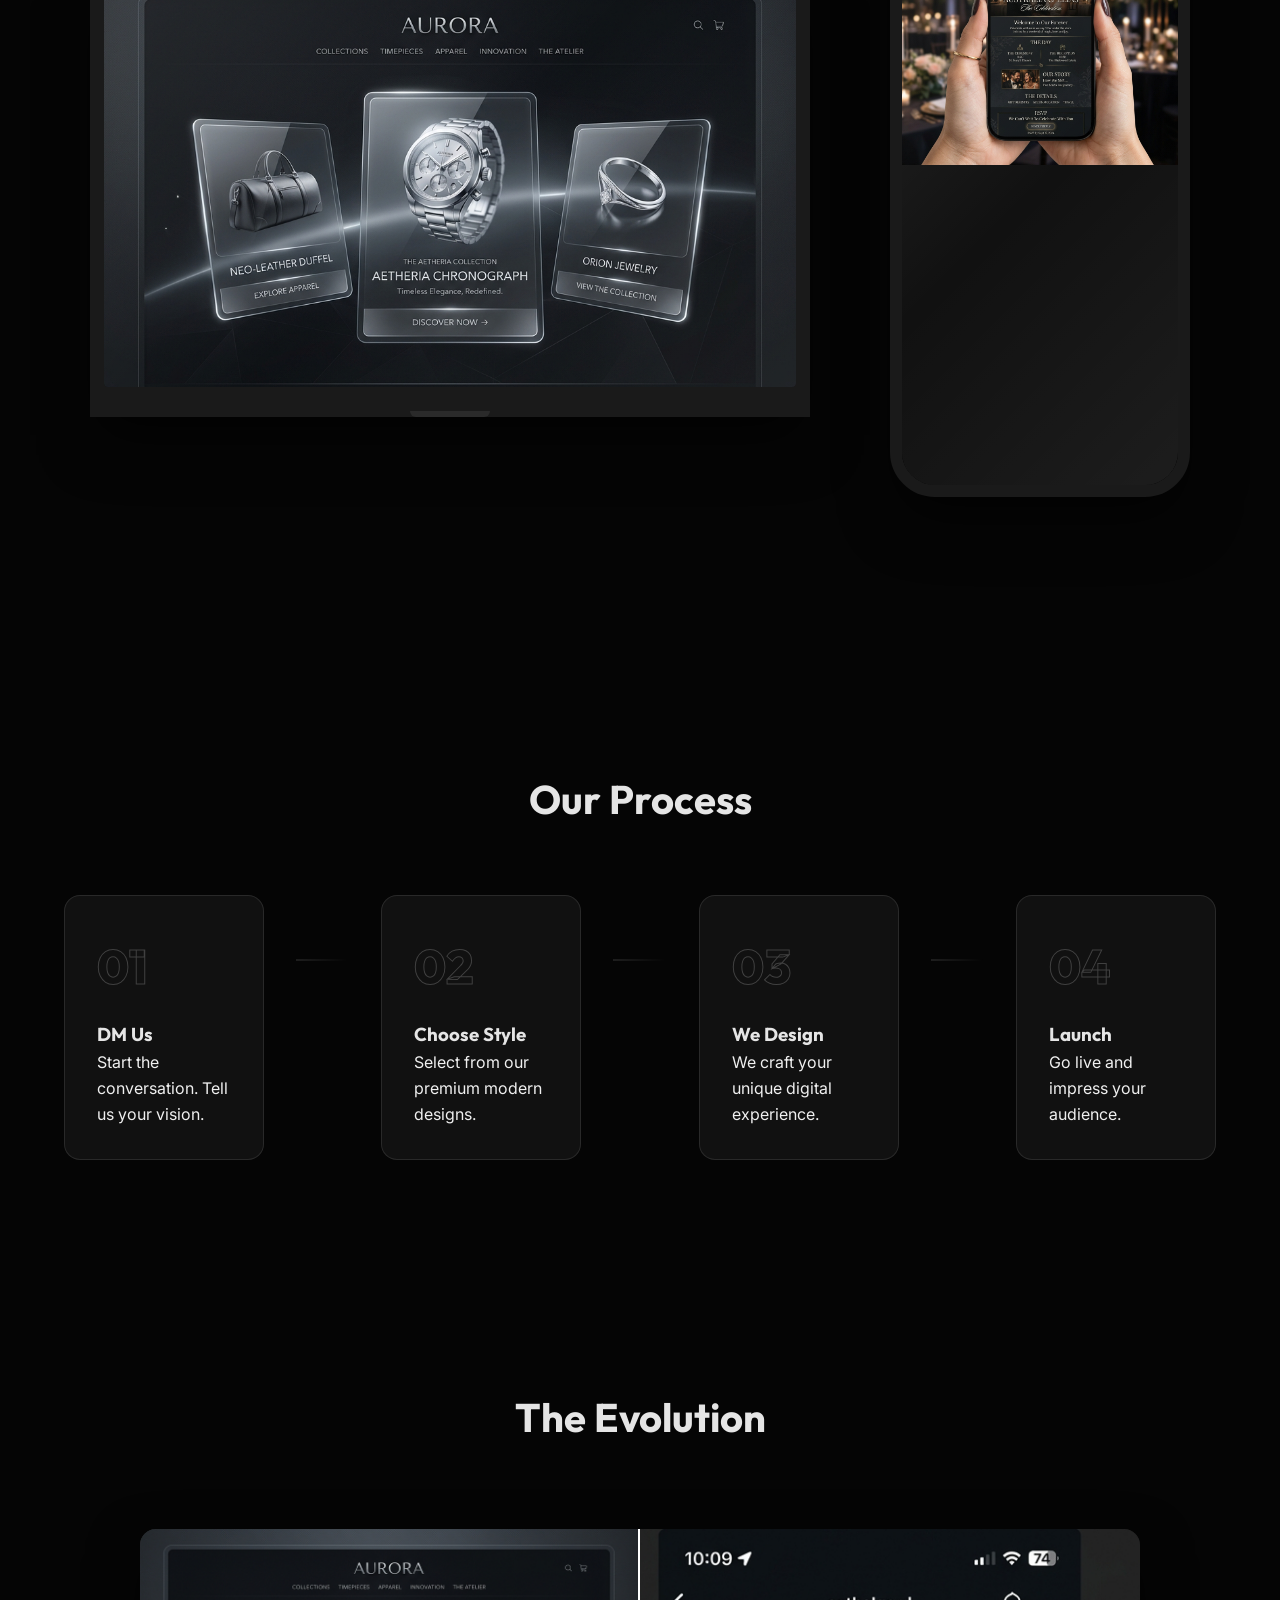
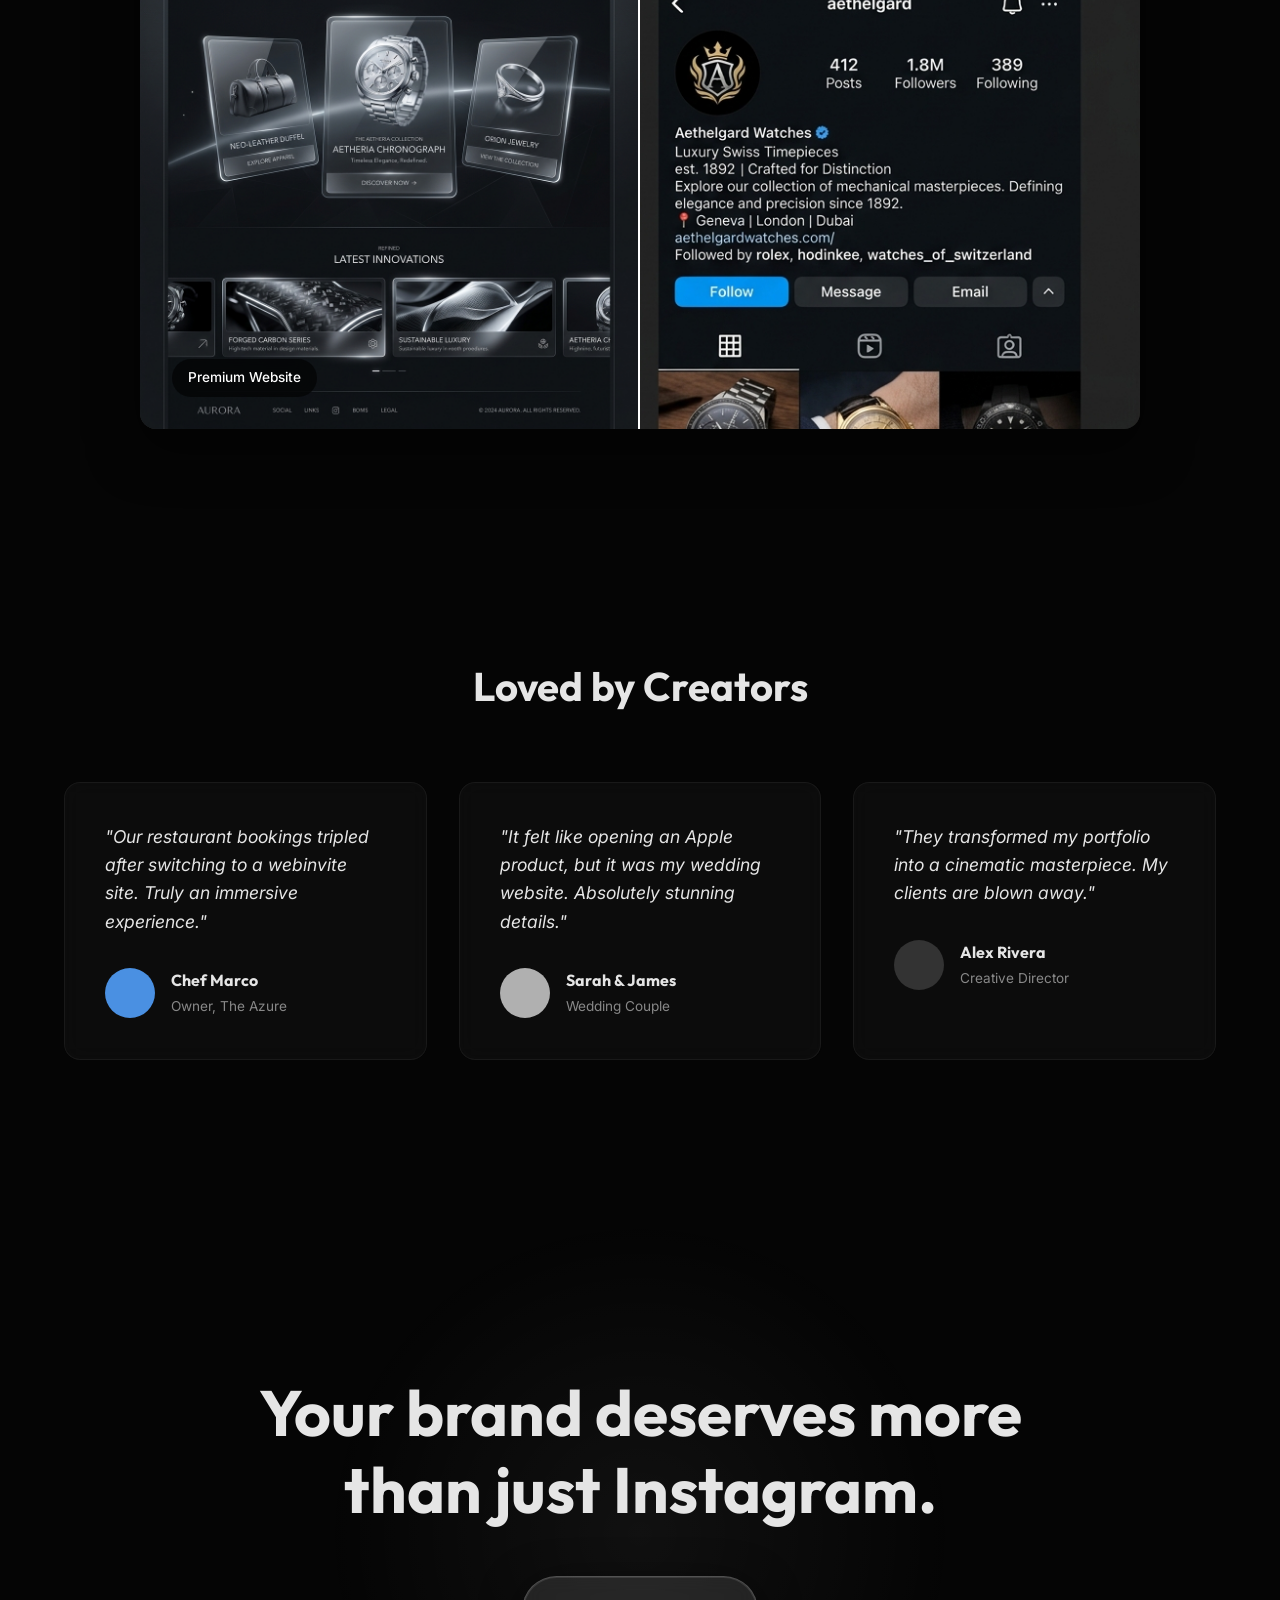
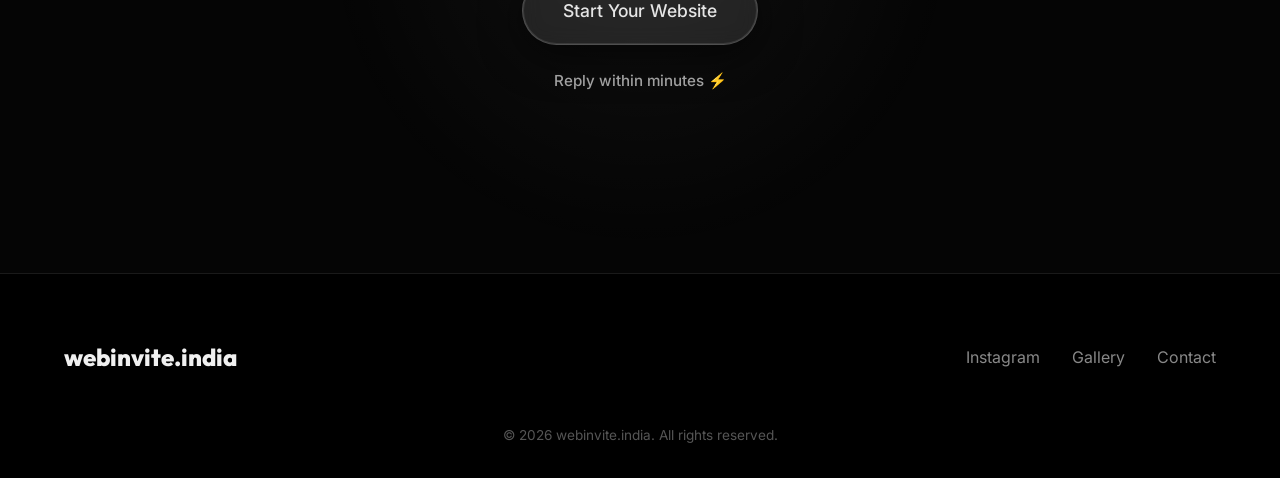
==== commit 9fb89b29: "Enhance device showcase with premium mockups, 3D tilt, and auto-scrolling animations" ====
--- a/index.html
+++ b/index.html
@@ -249,7 +249,7 @@
             <div class="section-header">
                 <h2>Perfect on any device</h2>
             </div>
-            <div class="device-container">
+            <div class="devices-container">
                 <div class="device macbook">
                     <div class="screen">
                         <div class="screen-scroll">
@@ -359,7 +359,7 @@
             <div class="cta-glow"></div>
             <h2 class="massive-text">Your brand deserves more<br>than just Instagram.</h2>
             <div class="cta-actions">
-                <a href="https://www.instagram.com/webinvite.india?igsh=MThsemd6djc1cW9pYg==" class="btn-primary large-btn glass-btn magnetic-btn" id="igContactBtn" target="_blank" rel="noopener noreferrer">
+                <a href="https://www.instagram.com/webinvite.india?igsh=MThkazVtMG1tZXBneA==" class="btn-primary large-btn glass-btn magnetic-btn" id="igContactBtn" target="_blank" rel="noopener noreferrer">
                     <span>Start Your Website</span>
                     <div class="btn-glow"></div>
                 </a>
@@ -372,7 +372,7 @@
         <div class="footer-content">
             <div class="footer-brand">webinvite.india</div>
             <div class="footer-links">
-                <a href="https://instagram.com/webinvite.india">Instagram</a>
+                <a href="https://www.instagram.com/webinvite.india?igsh=MThkazVtMG1tZXBneA==" target="_blank" rel="noopener noreferrer">Instagram</a>
                 <a href="#gallery">Gallery</a>
                 <a href="mailto:hello@webinvite.india">Contact</a>
             </div>
--- a/styles.css
+++ b/styles.css
@@ -726,90 +726,154 @@
 
 /* Devices Showcase */
 .device-showcase {
-    padding: 10vh 5%;
-    background: var(--color-black);
+    padding: 15vh 5%;
+    background: #050505;
     position: relative;
     overflow: hidden;
 }
 
-.device-container {
+.devices-container {
     display: flex;
     justify-content: center;
     align-items: center;
-    gap: 4rem;
+    gap: 5rem;
     margin-top: 4rem;
     flex-wrap: wrap;
+    perspective: 2000px;
 }
 
 .device {
     position: relative;
-    background: #222;
-    border-radius: 20px;
-    box-shadow: inset 0 0 0 2px #444, 0 20px 40px rgba(0,0,0,0.5);
-    display: flex;
-    align-items: center;
-    justify-content: center;
-}
-
+    border-radius: 40px;
+    background: #000;
+    box-shadow: 
+        0 30px 60px -12px rgba(0,0,0,0.5),
+        0 18px 36px -18px rgba(0,0,0,0.5),
+        inset 0 0 0 2px rgba(255,255,255,0.1);
+    transition: transform 0.8s cubic-bezier(0.16, 1, 0.3, 1);
+    transform-style: preserve-3d;
+}
+
+/* Macbook Styling */
 .macbook {
-    width: 600px;
-    height: 380px;
-    border-radius: 12px 12px 0 0;
-    border: 8px solid #111;
-    border-bottom-width: 24px;
+    width: 720px;
+    height: 460px;
+    border-radius: 20px 20px 0 0;
+    border: 14px solid #1a1a1a;
+    border-bottom: 30px solid #1a1a1a;
+    position: relative;
 }
 
 .macbook::after {
     content: '';
     position: absolute;
-    bottom: -24px;
+    bottom: -30px;
     left: 50%;
     transform: translateX(-50%);
-    width: 60px;
+    width: 80px;
+    height: 6px;
+    background: #2a2a2a;
+    border-radius: 0 0 6px 6px;
+}
+
+.macbook::before {
+    content: '';
+    position: absolute;
+    top: -12px;
+    left: 50%;
+    transform: translateX(-50%);
+    width: 6px;
     height: 6px;
     background: #333;
-    border-radius: 0 0 4px 4px;
-}
-
+    border-radius: 50%;
+    z-index: 5;
+}
+
+/* iPhone Styling */
 .iphone {
-    width: 280px;
-    height: 560px;
-    border: 12px solid #111;
-    border-radius: 36px;
-    z-index: 2;
-    margin-top: -100px;
+    width: 300px;
+    height: 620px;
+    border: 12px solid #1a1a1a;
+    border-radius: 45px;
+    background: #000;
+    overflow: hidden;
+    position: relative;
+}
+
+/* iPhone Notch */
+.iphone::before {
+    content: '';
+    position: absolute;
+    top: 5px;
+    left: 50%;
+    transform: translateX(-50%);
+    width: 120px;
+    height: 30px;
+    background: #1a1a1a;
+    border-bottom-left-radius: 20px;
+    border-bottom-right-radius: 20px;
+    z-index: 10;
 }
 
 .device .screen {
     width: 100%;
     height: 100%;
-    background: #000;
+    background: #111;
     overflow: hidden;
-    border-radius: 4px;
-}
-
-.iphone .screen {
-    border-radius: 24px;
+    position: relative;
+}
+
+.macbook .screen { border-radius: 4px; }
+.iphone .screen { border-radius: 33px; }
+
+/* Reflection Glow Effect */
+.screen::after {
+    content: '';
+    position: absolute;
+    top: 0; left: 0; width: 100%; height: 100%;
+    background: linear-gradient(135deg, rgba(255,255,255,0.1) 0%, transparent 50%, rgba(255,255,255,0.05) 100%);
+    pointer-events: none;
+    z-index: 8;
 }
 
 .screen-scroll {
     width: 100%;
     height: 100%;
+    position: relative;
     overflow: hidden;
 }
 
 .screen-scroll img {
     width: 100%;
-    height: 100%;
-    object-fit: cover;
-    object-position: 50% 0%;
-    animation: scrollImage 15s ease-in-out infinite alternate;
-}
-
-@keyframes scrollImage {
-    0% { object-position: 50% 0%; }
-    100% { object-position: 50% 100%; }
-}
+    height: auto;
+    display: block;
+    position: absolute;
+    top: 0;
+    left: 0;
+    animation: autoScroll 40s linear infinite alternate;
+}
+
+@keyframes autoScroll {
+    0% { transform: translateY(0); }
+    100% { transform: translateY(-70%); }
+}
+
+.device:hover {
+    box-shadow: 
+        0 50px 100px -20px rgba(0,0,0,0.6),
+        0 30px 60px -30px rgba(0,0,0,0.6),
+        inset 0 0 0 2px rgba(255,255,255,0.2);
+}
+
+/* Floating Animation */
+.macbook { animation: deviceFloat 6s ease-in-out infinite; }
+.iphone { animation: deviceFloat 6s ease-in-out infinite 1s; }
+
+@keyframes deviceFloat {
+    0%, 100% { transform: translateY(0); }
+    50% { transform: translateY(-20px); }
+}
+
 
 /* Process Section */
 .process-section {
@@ -1191,6 +1255,7 @@
     .devices-container {
         display: flex !important; flex-direction: column; align-items: center;
         height: auto !important; min-height: 0; gap: 40px; margin-top: 40px;
+        animation: none;
     }
     .device, .macbook-wrapper, .iphone-wrapper {
         position: relative !important; left: auto !important; top: auto !important; right: auto !important; bottom: auto !important; transform: none !important; width: 100% !important;
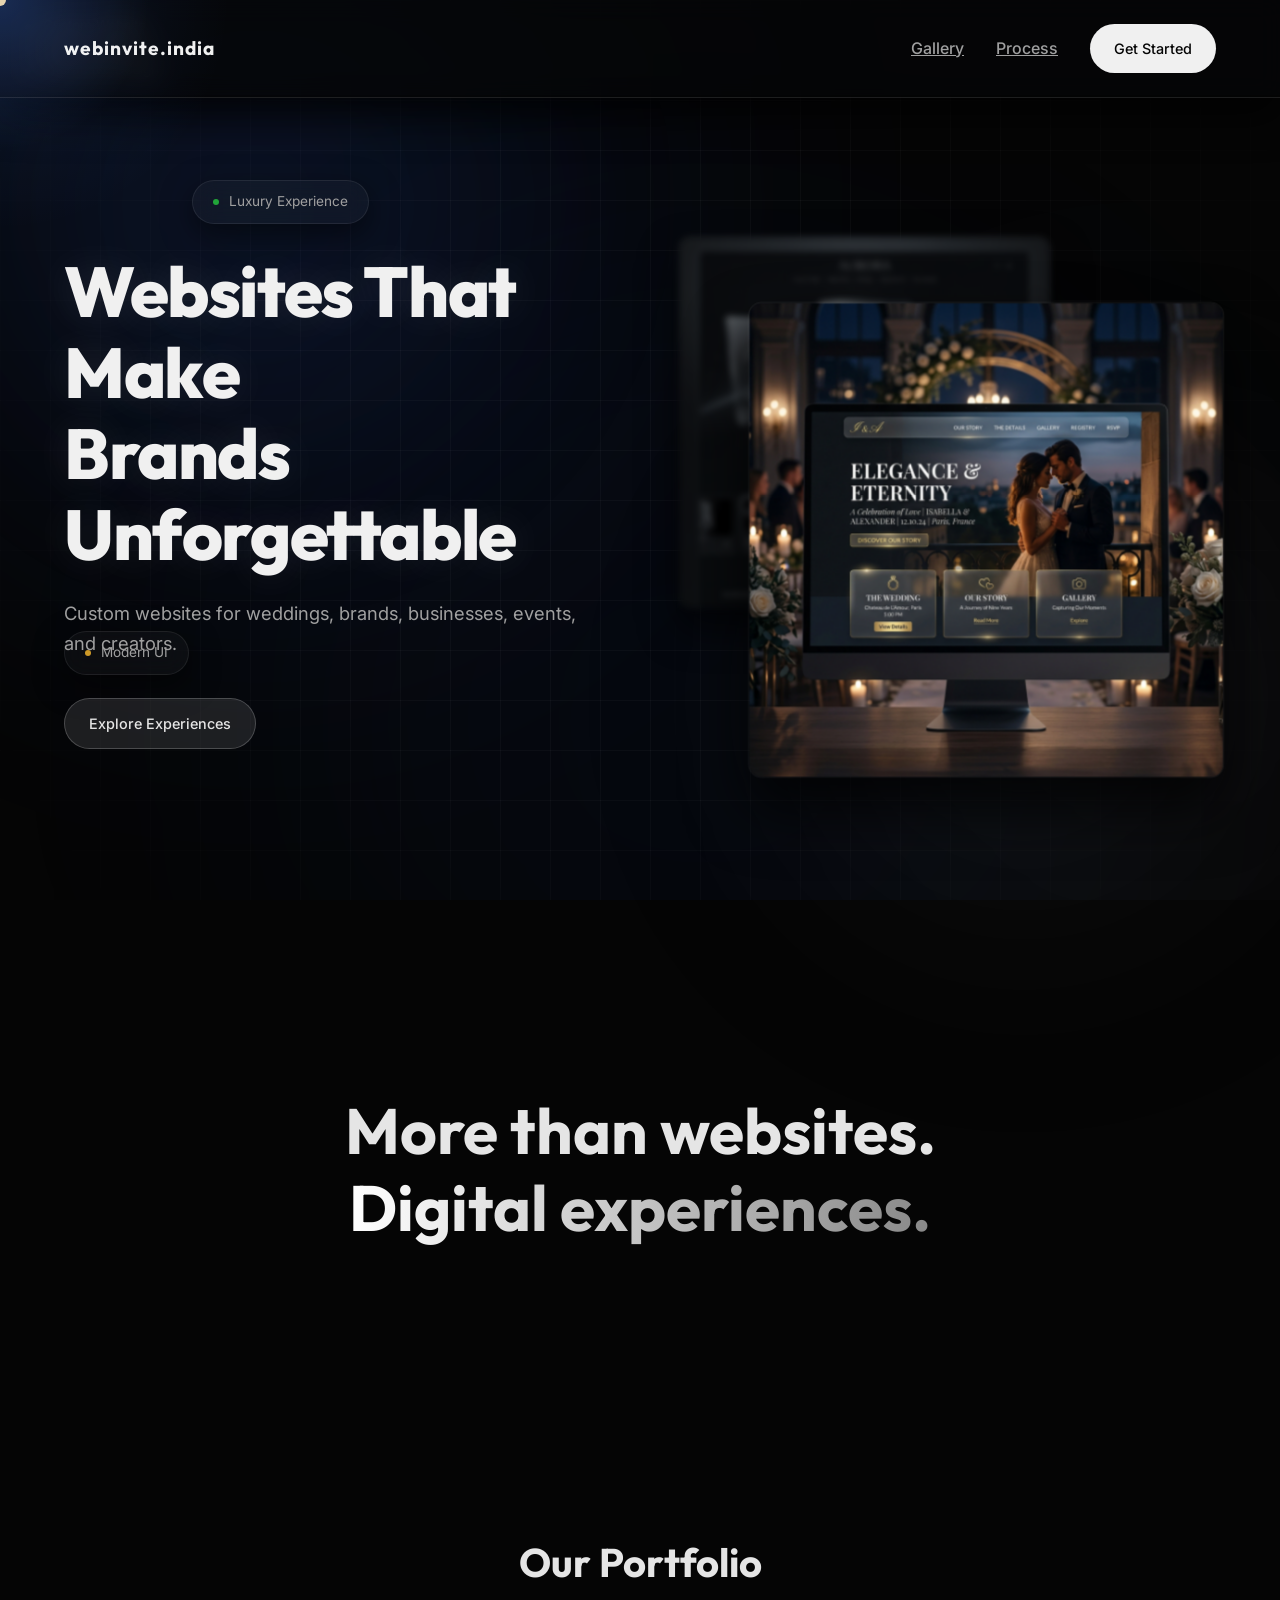
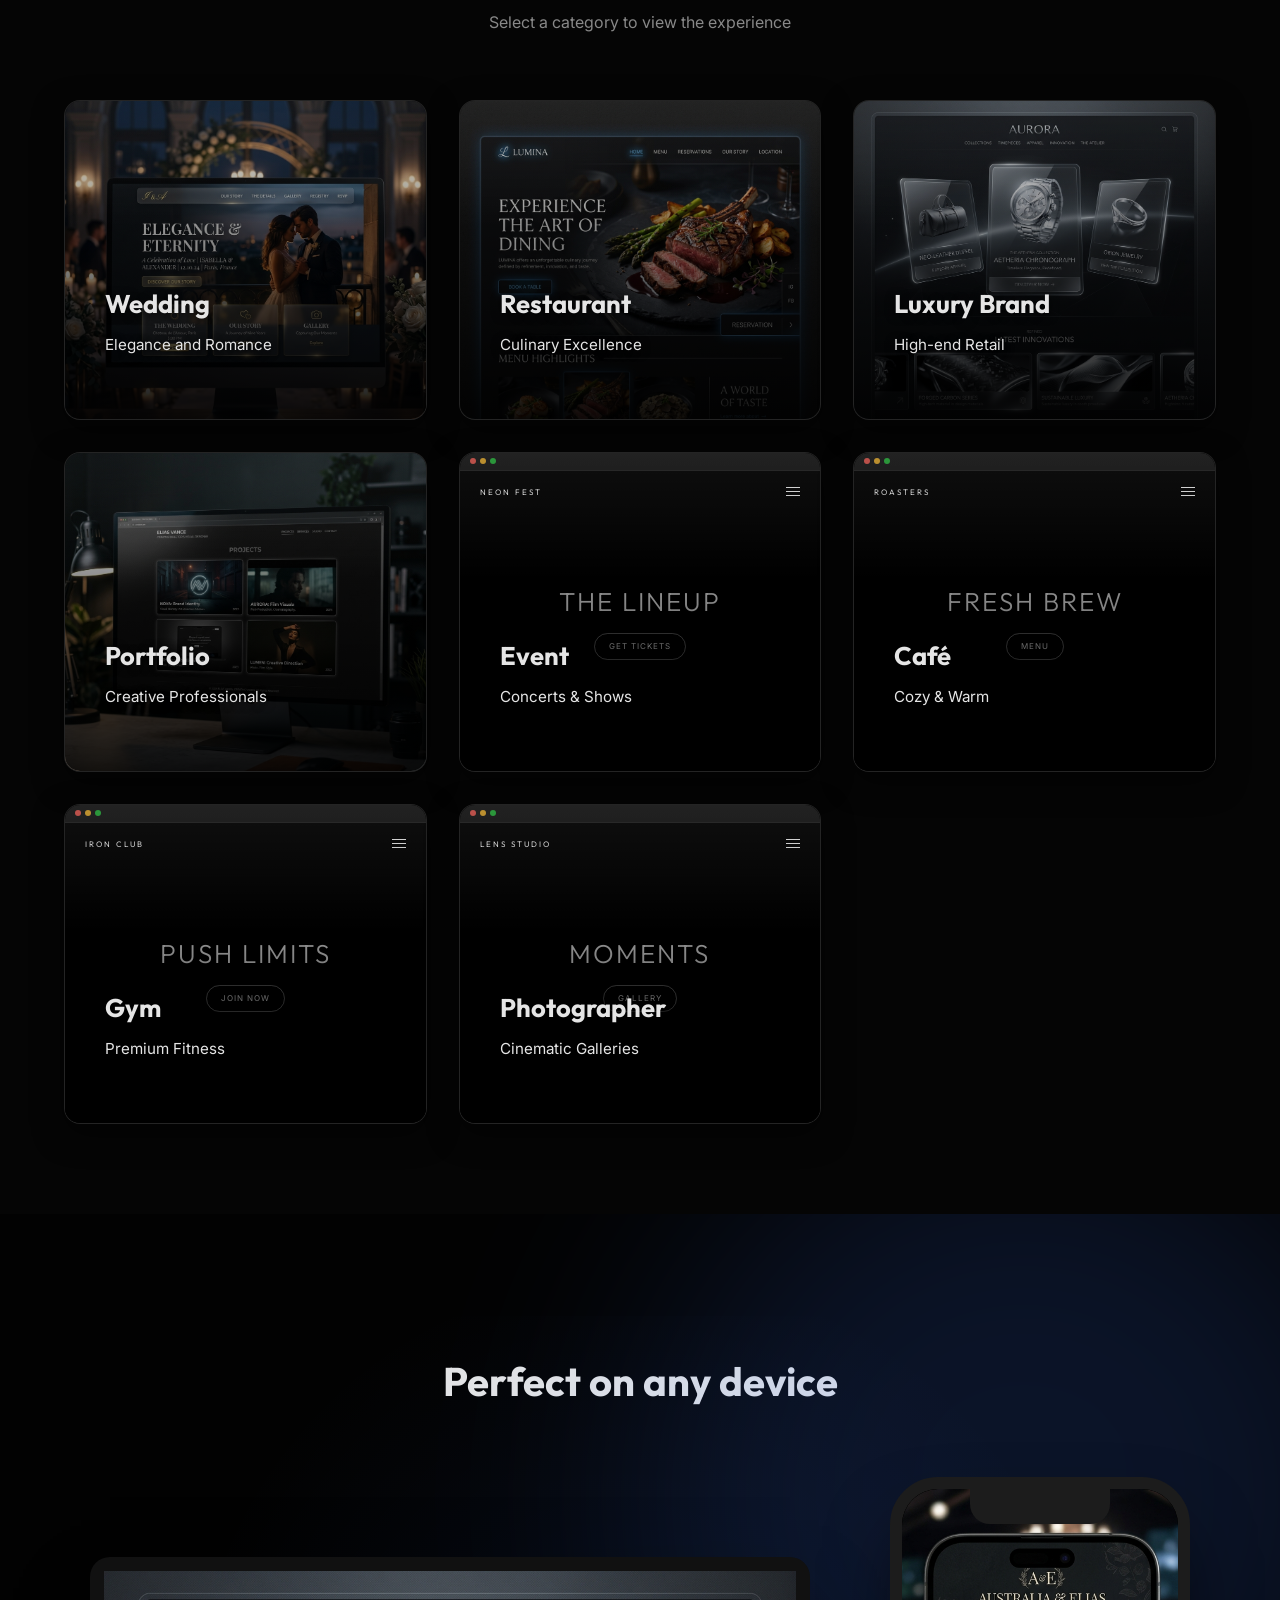
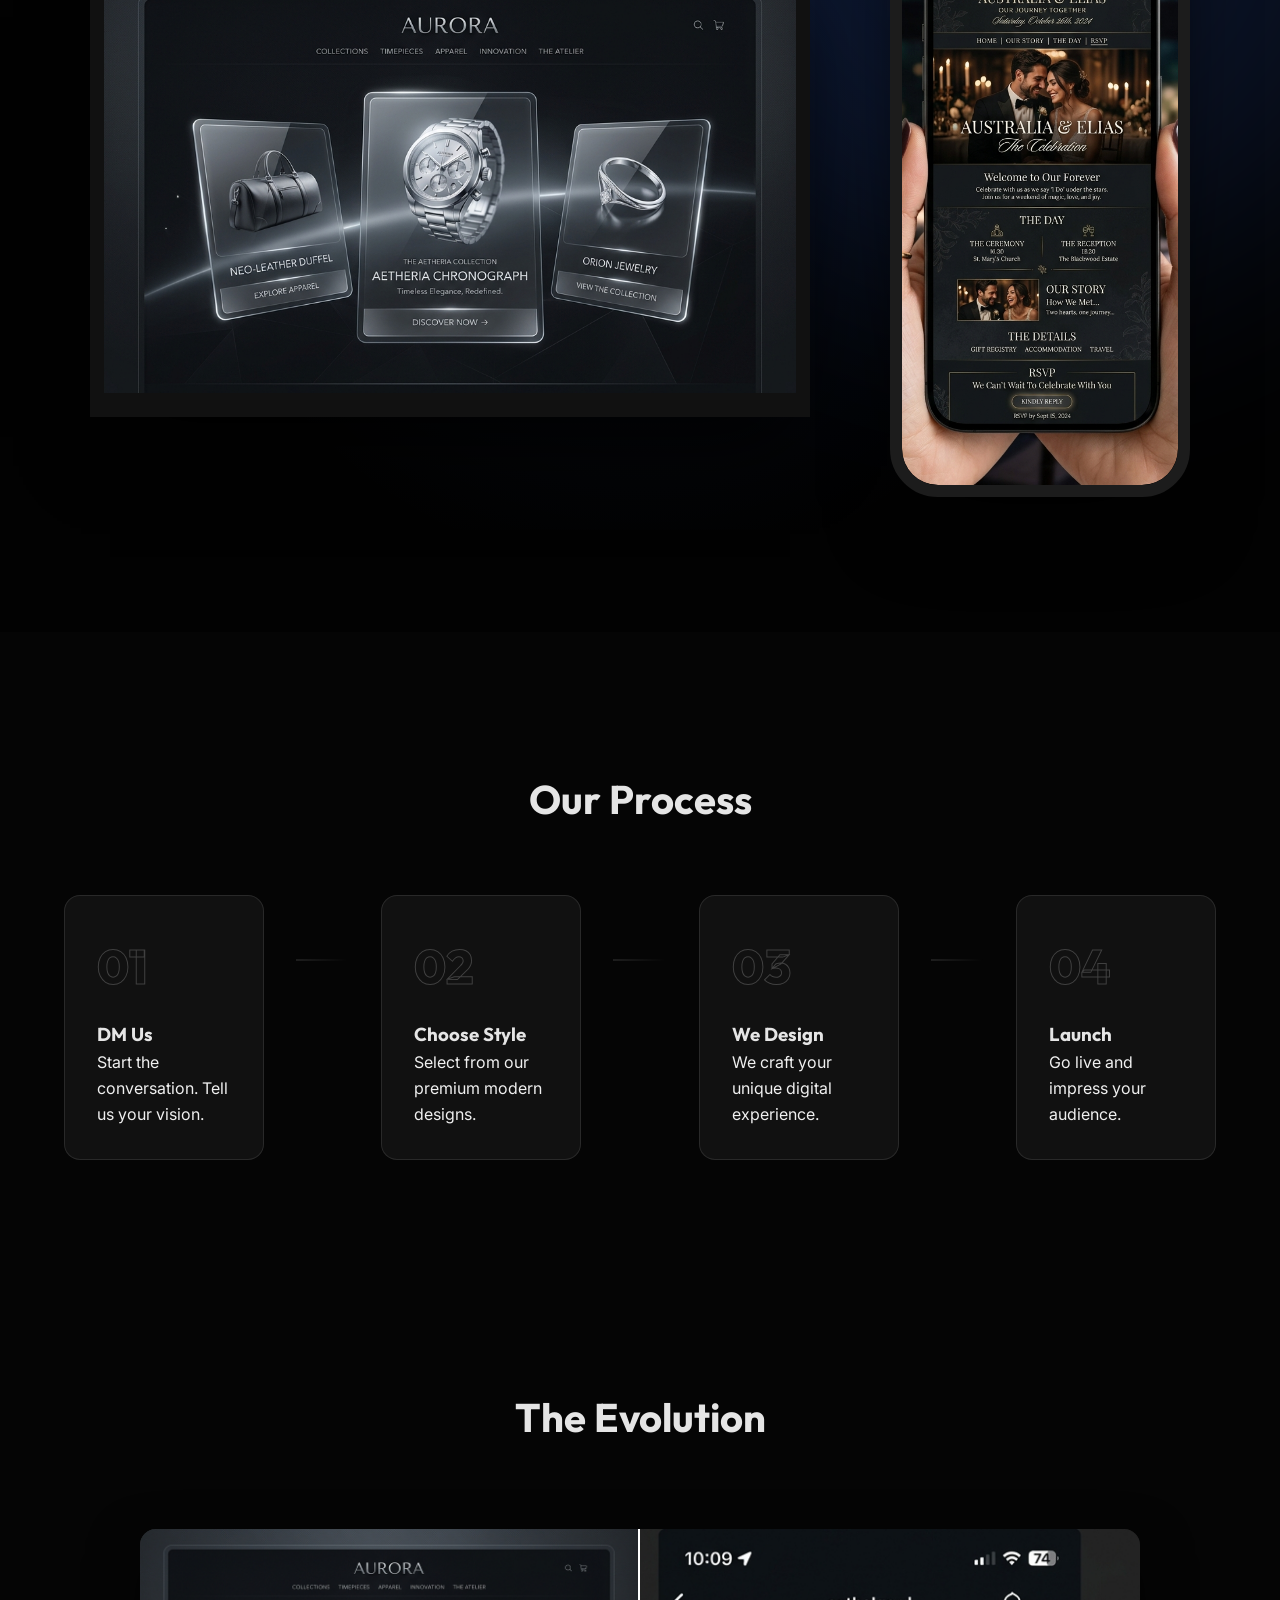
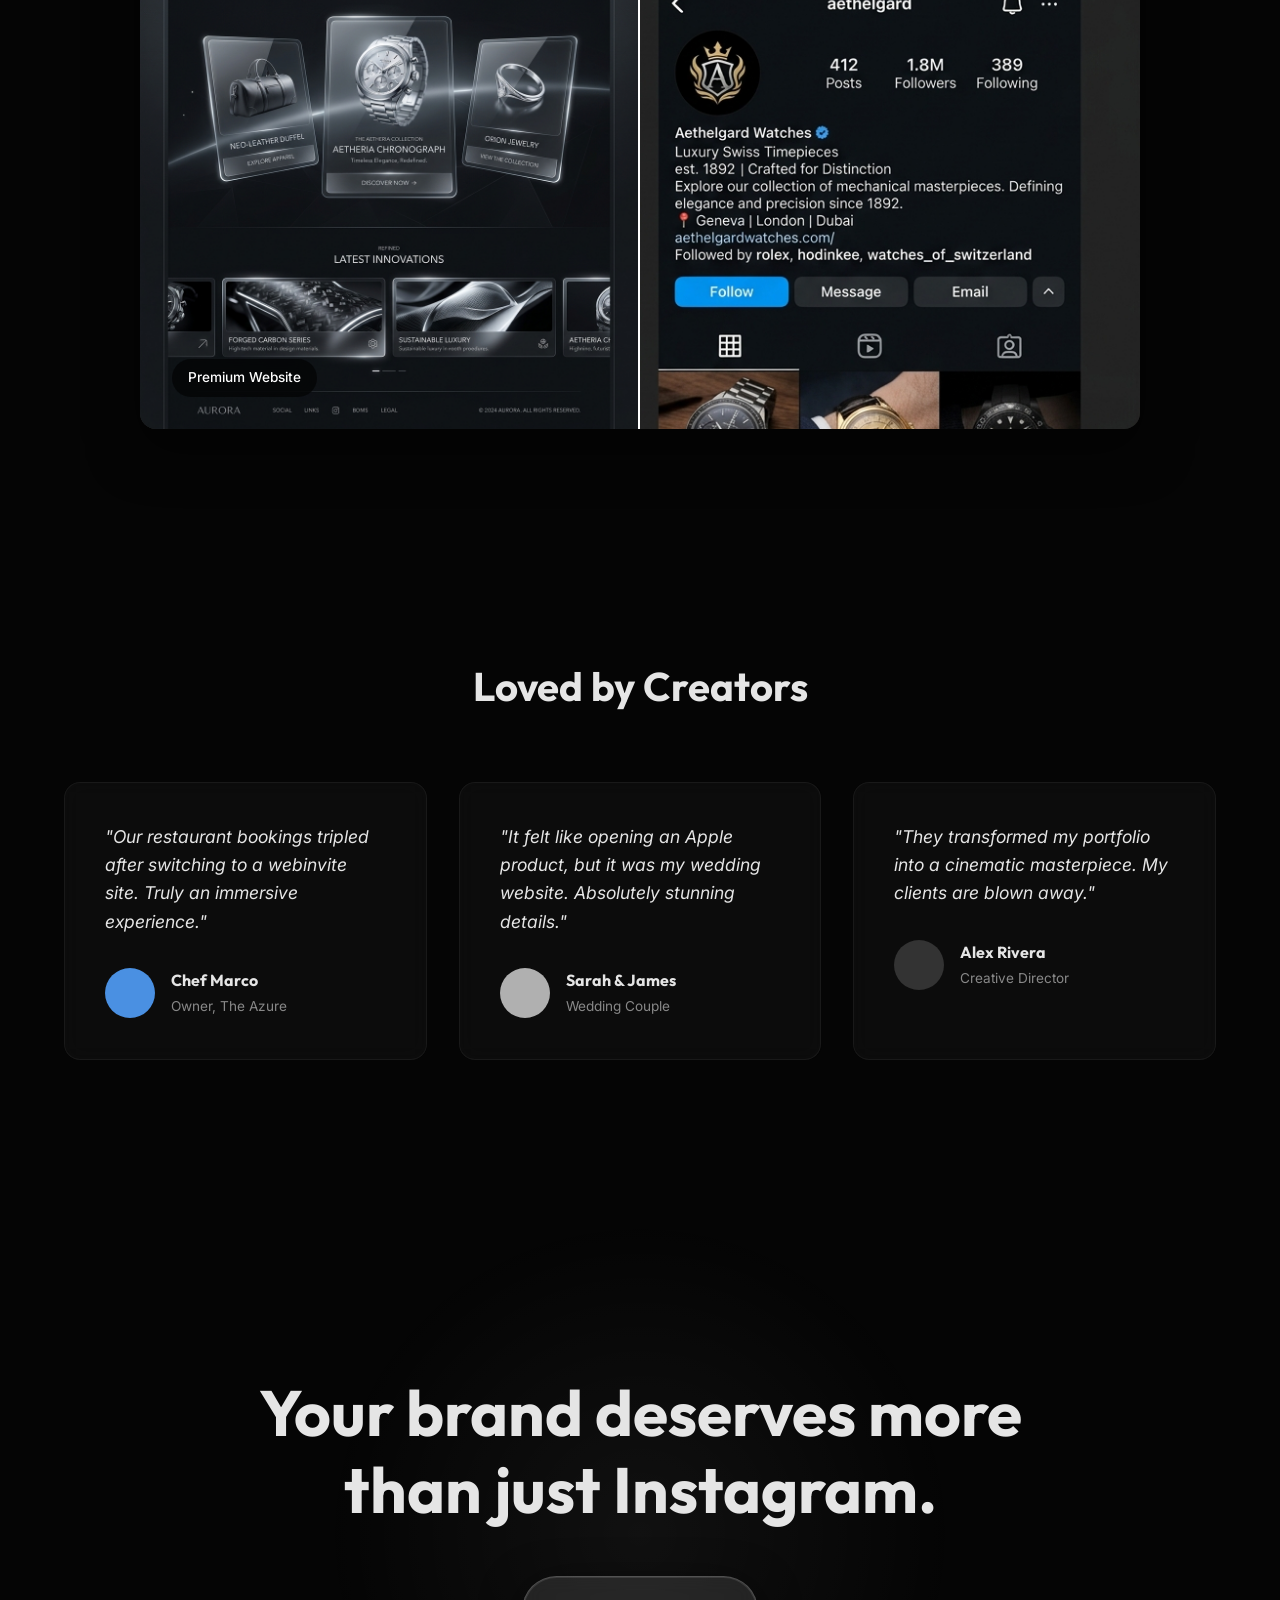
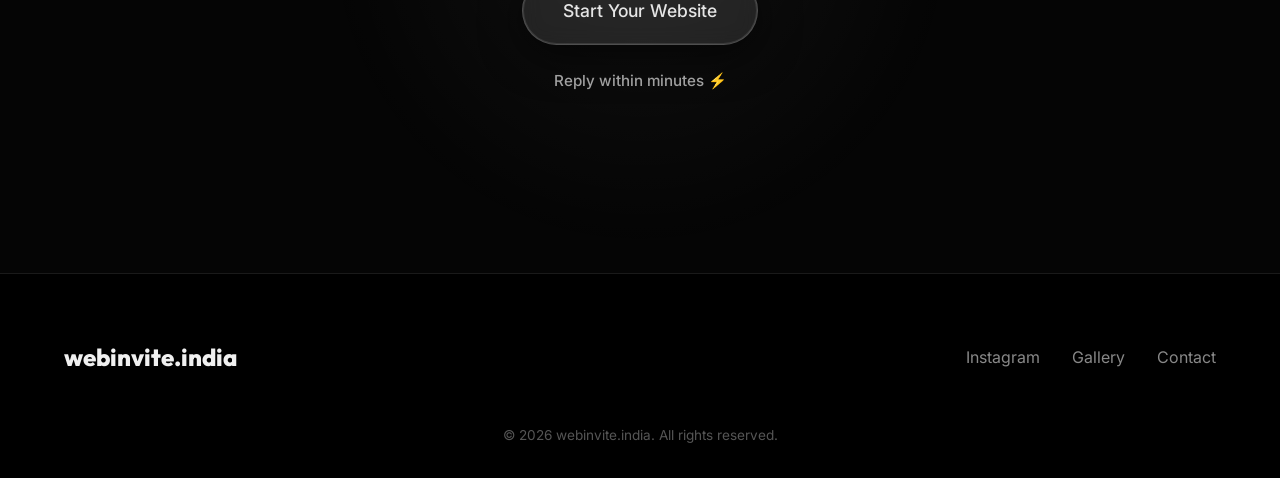
==== commit 3099af04: "Implement cinema-grade 3D device showcase with GSAP light streaks and spotlight effects" ====
--- a/index.html
+++ b/index.html
@@ -246,6 +246,11 @@
 
         <!-- Devices Showcase -->
         <section class="device-showcase parallax-section">
+            <div class="device-bg-effects">
+                <div class="device-glow glow-blue"></div>
+                <div class="device-spotlight"></div>
+            </div>
+            
             <div class="section-header">
                 <h2>Perfect on any device</h2>
             </div>
@@ -261,6 +266,9 @@
                     <div class="screen">
                         <div class="screen-scroll">
                             <img src="assets/wedding_mobile.png" alt="Mobile Preview">
+                        </div>
+                        <div class="phone-lighting">
+                            <div class="lighting-streak"></div>
                         </div>
                     </div>
                 </div>
--- a/styles.css
+++ b/styles.css
@@ -727,9 +727,33 @@
 /* Devices Showcase */
 .device-showcase {
     padding: 15vh 5%;
-    background: #050505;
+    background: #020202;
     position: relative;
     overflow: hidden;
+}
+
+.device-bg-effects {
+    position: absolute;
+    top: 0; left: 0; width: 100%; height: 100%;
+    z-index: 0;
+    pointer-events: none;
+}
+
+.device-glow {
+    position: absolute;
+    width: 60vw; height: 60vw;
+    border-radius: 50%;
+    filter: blur(120px);
+    opacity: 0.15;
+}
+.glow-blue { background: #407aff; top: -10%; right: -10%; }
+
+.device-spotlight {
+    position: absolute;
+    top: 50%; left: 50%;
+    transform: translate(-50%, -50%);
+    width: 80%; height: 80%;
+    background: radial-gradient(circle at center, rgba(64, 122, 255, 0.08) 0%, transparent 70%);
 }
 
 .devices-container {
@@ -739,7 +763,9 @@
     gap: 5rem;
     margin-top: 4rem;
     flex-wrap: wrap;
-    perspective: 2000px;
+    perspective: 3000px;
+    z-index: 2;
+    position: relative;
 }
 
 .device {
@@ -747,10 +773,9 @@
     border-radius: 40px;
     background: #000;
     box-shadow: 
-        0 30px 60px -12px rgba(0,0,0,0.5),
-        0 18px 36px -18px rgba(0,0,0,0.5),
-        inset 0 0 0 2px rgba(255,255,255,0.1);
-    transition: transform 0.8s cubic-bezier(0.16, 1, 0.3, 1);
+        0 40px 80px -20px rgba(0,0,0,0.8),
+        inset 0 0 0 2px rgba(255,255,255,0.05);
+    transition: transform 0.4s ease-out; /* GSAP will handle main animation */
     transform-style: preserve-3d;
 }
 
@@ -759,97 +784,68 @@
     width: 720px;
     height: 460px;
     border-radius: 20px 20px 0 0;
-    border: 14px solid #1a1a1a;
-    border-bottom: 30px solid #1a1a1a;
-    position: relative;
-}
-
-.macbook::after {
-    content: '';
-    position: absolute;
-    bottom: -30px;
-    left: 50%;
-    transform: translateX(-50%);
-    width: 80px;
-    height: 6px;
-    background: #2a2a2a;
-    border-radius: 0 0 6px 6px;
-}
-
-.macbook::before {
-    content: '';
-    position: absolute;
-    top: -12px;
-    left: 50%;
-    transform: translateX(-50%);
-    width: 6px;
-    height: 6px;
-    background: #333;
-    border-radius: 50%;
-    z-index: 5;
+    border: 14px solid #111;
+    border-bottom: 24px solid #111;
+    position: relative;
 }
 
 /* iPhone Styling */
 .iphone {
     width: 300px;
     height: 620px;
-    border: 12px solid #1a1a1a;
-    border-radius: 45px;
+    border: 12px solid #1c1c1c;
+    border-radius: 48px;
     background: #000;
     overflow: hidden;
     position: relative;
-}
-
-/* iPhone Notch */
+    transform: rotateY(-15deg) rotateX(10deg); /* Default cinematic tilt */
+}
+
 .iphone::before {
     content: '';
     position: absolute;
-    top: 5px;
-    left: 50%;
-    transform: translateX(-50%);
-    width: 120px;
-    height: 30px;
-    background: #1a1a1a;
-    border-bottom-left-radius: 20px;
-    border-bottom-right-radius: 20px;
+    top: 0; left: 50%; transform: translateX(-50%);
+    width: 140px; height: 35px; background: #1c1c1c;
+    border-bottom-left-radius: 20px; border-bottom-right-radius: 20px;
     z-index: 10;
+}
+
+/* Lighting and Reflections */
+.phone-lighting {
+    position: absolute;
+    top: 0; left: 0; width: 100%; height: 100%;
+    pointer-events: none;
+    z-index: 9;
+}
+
+.lighting-streak {
+    position: absolute;
+    top: 0; left: -100%;
+    width: 50%; height: 100%;
+    background: linear-gradient(90deg, transparent, rgba(255,255,255,0.1), transparent);
+    transform: skewX(-30deg);
 }
 
 .device .screen {
     width: 100%;
     height: 100%;
-    background: #111;
+    background: #000;
     overflow: hidden;
     position: relative;
-}
-
-.macbook .screen { border-radius: 4px; }
-.iphone .screen { border-radius: 33px; }
-
-/* Reflection Glow Effect */
-.screen::after {
-    content: '';
-    position: absolute;
-    top: 0; left: 0; width: 100%; height: 100%;
-    background: linear-gradient(135deg, rgba(255,255,255,0.1) 0%, transparent 50%, rgba(255,255,255,0.05) 100%);
-    pointer-events: none;
-    z-index: 8;
-}
-
-.screen-scroll {
-    width: 100%;
-    height: 100%;
-    position: relative;
-    overflow: hidden;
-}
+    box-shadow: inset 0 0 50px rgba(0,0,0,0.9);
+}
+
+.iphone .screen { border-radius: 36px; }
 
 .screen-scroll img {
     width: 100%;
+    min-height: 100.1%; /* Ensure it's slightly taller to allow scrolling if needed */
     height: auto;
     display: block;
     position: absolute;
     top: 0;
     left: 0;
+    object-fit: cover;
     animation: autoScroll 40s linear infinite alternate;
 }
 
@@ -858,21 +854,21 @@
     100% { transform: translateY(-70%); }
 }
 
+/* Floating Animation */
+.macbook { animation: deviceFloat 8s ease-in-out infinite; }
+.iphone { animation: deviceFloat 8s ease-in-out infinite 1s; }
+
+@keyframes deviceFloat {
+    0%, 100% { transform: translateY(0) rotateY(-15deg) rotateX(10deg); }
+    50% { transform: translateY(-25px) rotateY(-10deg) rotateX(5deg); }
+}
+
 .device:hover {
     box-shadow: 
-        0 50px 100px -20px rgba(0,0,0,0.6),
-        0 30px 60px -30px rgba(0,0,0,0.6),
-        inset 0 0 0 2px rgba(255,255,255,0.2);
-}
-
-/* Floating Animation */
-.macbook { animation: deviceFloat 6s ease-in-out infinite; }
-.iphone { animation: deviceFloat 6s ease-in-out infinite 1s; }
-
-@keyframes deviceFloat {
-    0%, 100% { transform: translateY(0); }
-    50% { transform: translateY(-20px); }
-}
+        0 60px 120px -30px rgba(0,0,0,0.9),
+        inset 0 0 0 2px rgba(255,255,255,0.15);
+}
+
 
 
 /* Process Section */
@@ -1254,14 +1250,36 @@
     /* Devices Showcase Mobile Vertical Stack */
     .devices-container {
         display: flex !important; flex-direction: column; align-items: center;
-        height: auto !important; min-height: 0; gap: 40px; margin-top: 40px;
+        height: auto !important; min-height: 0; gap: 60px; margin: 40px auto;
         animation: none;
     }
-    .device, .macbook-wrapper, .iphone-wrapper {
-        position: relative !important; left: auto !important; top: auto !important; right: auto !important; bottom: auto !important; transform: none !important; width: 100% !important;
-    }
-    .macbook-wrapper { max-width: 90vw !important; }
-    .iphone-wrapper { max-width: 50vw !important; }
+    .device {
+        position: relative !important; left: auto !important; top: auto !important; transform: none !important; margin: 0 auto;
+    }
+    .macbook { 
+        width: 90vw !important; 
+        height: 58vw !important; 
+        max-width: 600px;
+        max-height: 380px;
+        border-width: 8px !important; 
+        border-bottom-width: 18px !important; 
+    }
+    .iphone { 
+        width: 65vw !important; 
+        height: 130vw !important; 
+        max-width: 280px;
+        max-height: 560px;
+        border-width: 10px !important;
+        margin-bottom: 2rem;
+    }
+
+    .screen-scroll img {
+        width: 100% !important;
+        height: 100% !important;
+        object-fit: cover !important;
+        position: relative !important;
+        animation: none !important; /* Stop auto scroll on mobile for better clarity */
+    }
 
     .comparison-image { padding: 1rem; }
     .c-label { font-size: 0.75rem; padding: 0.3rem 0.6rem; }
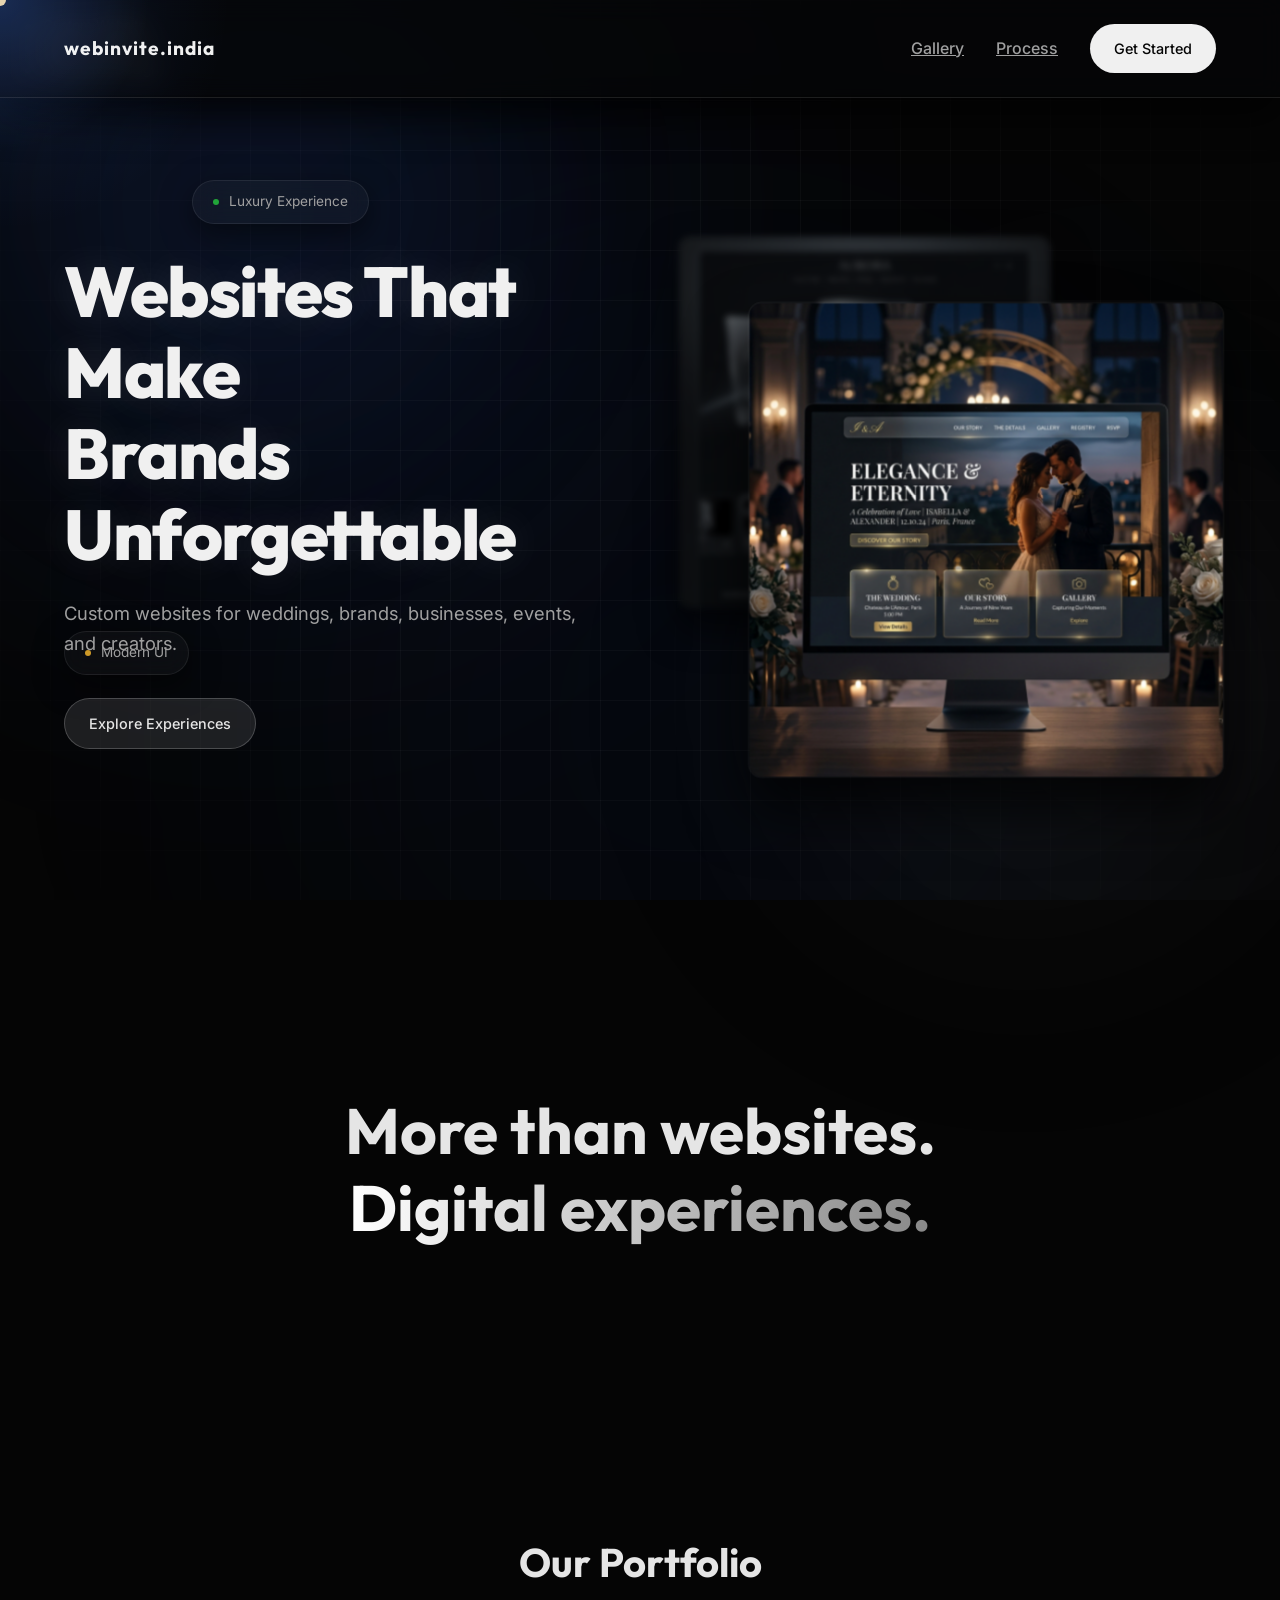
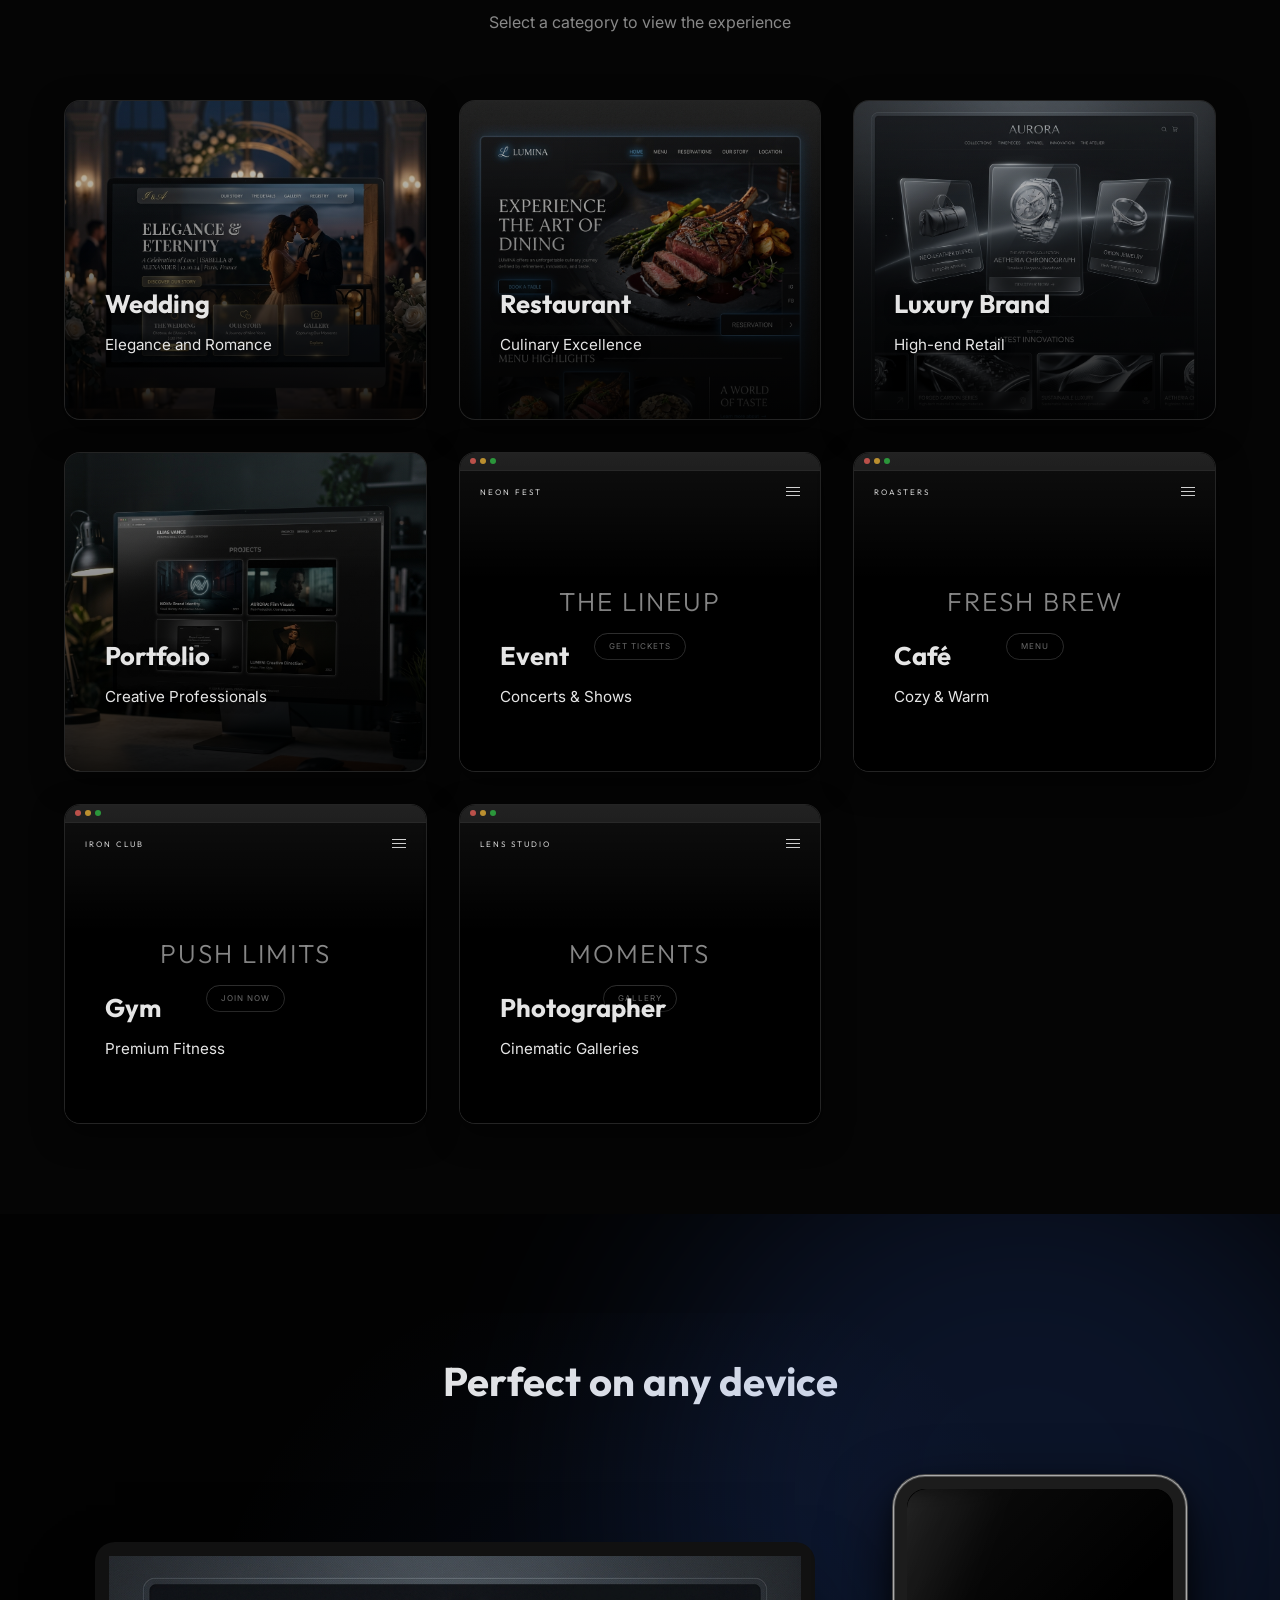
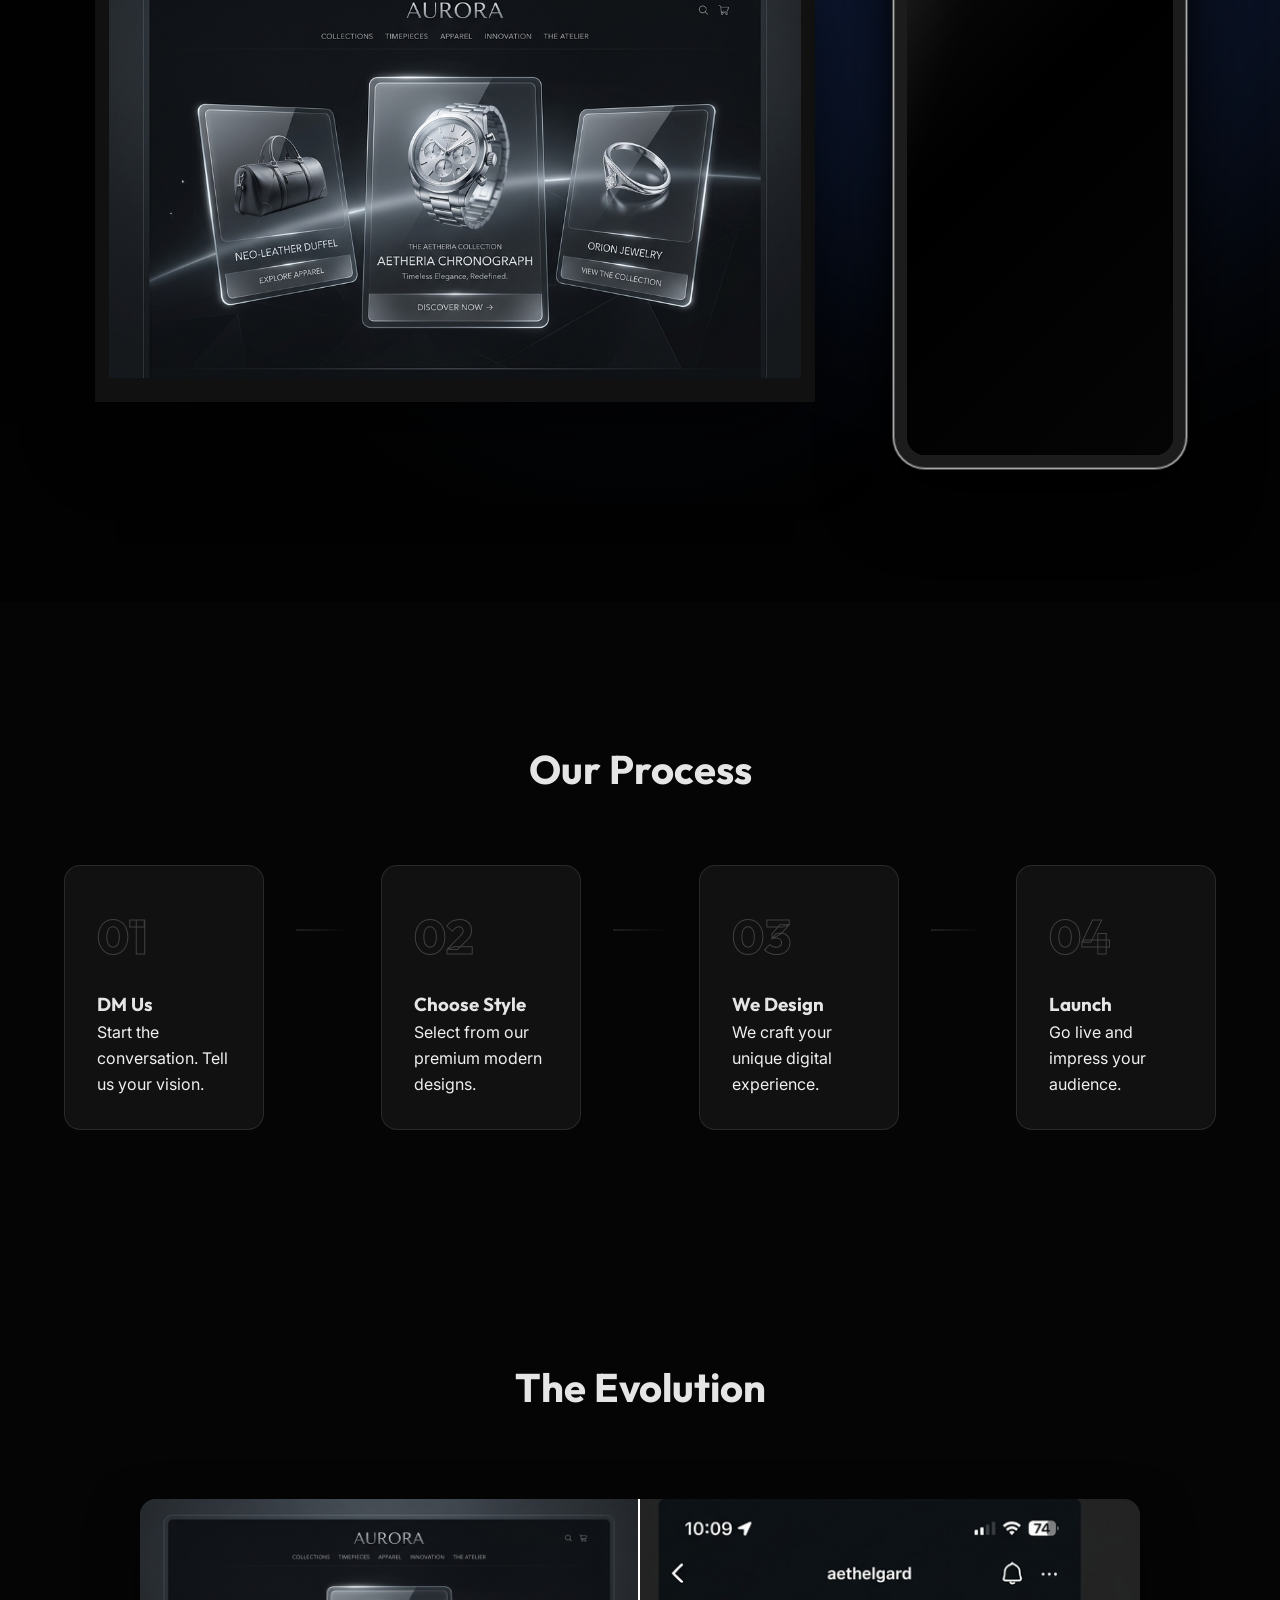
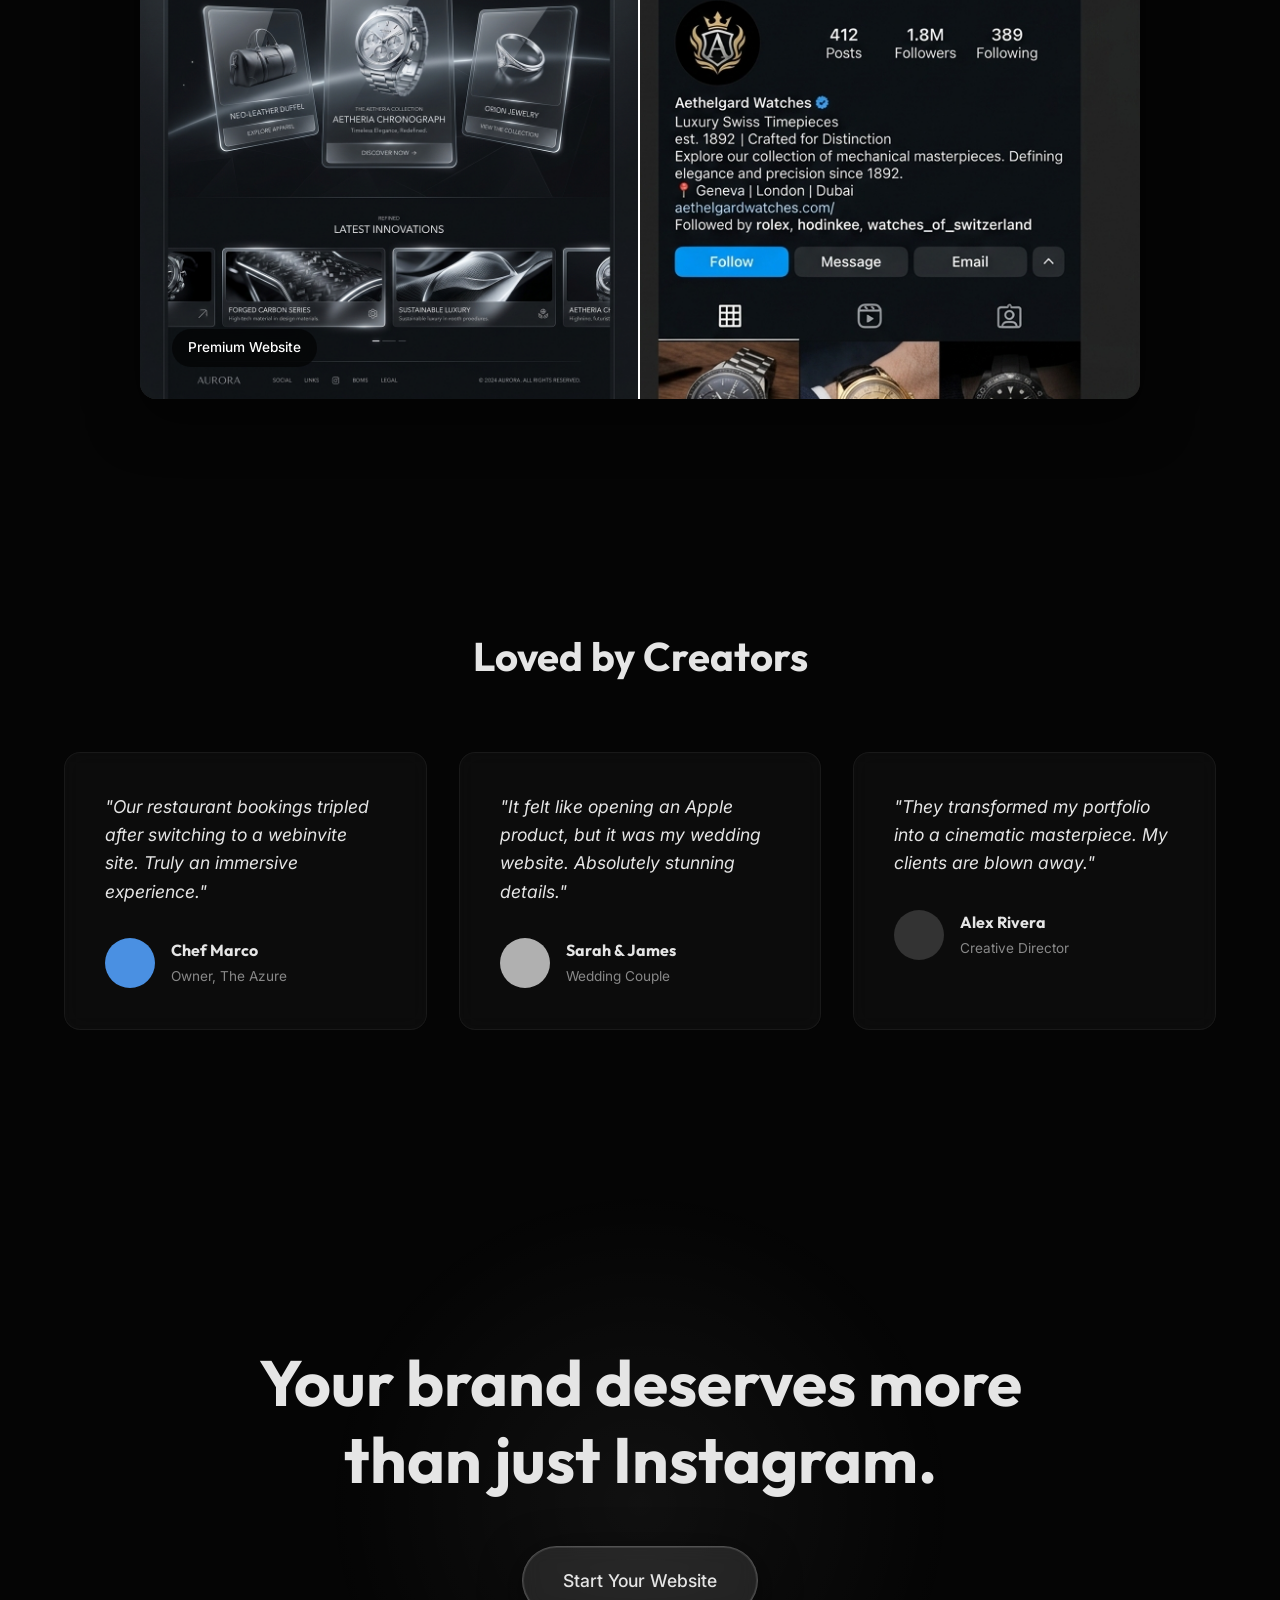
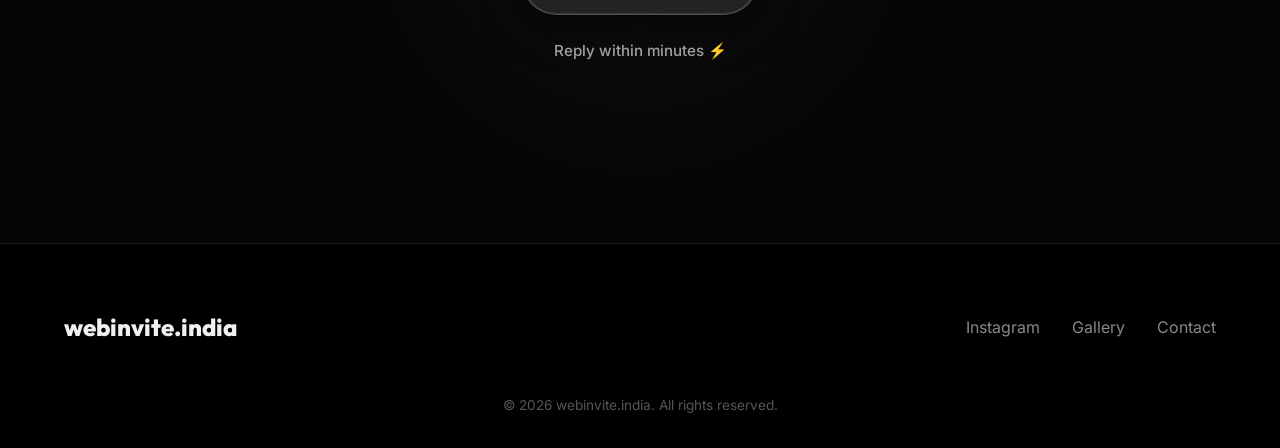
==== commit 1cfd68e6: "Update phone mockup video and remove notch" ====
--- a/index.html
+++ b/index.html
@@ -12,6 +12,7 @@
     <link href="https://fonts.googleapis.com/css2?family=Outfit:wght@300;400;500;600;700;800&family=Inter:wght@300;400;500;600&display=swap" rel="stylesheet">
     <!-- Scripts -->
     <script src="https://cdnjs.cloudflare.com/ajax/libs/gsap/3.12.2/gsap.min.js" defer></script>
+    <script src="https://cdnjs.cloudflare.com/ajax/libs/gsap/3.12.2/ScrollTrigger.min.js" defer></script>
     <script src="script.js" defer></script>
 </head>
 <body>
@@ -106,7 +107,7 @@
             
             <div class="gallery-grid">
                 <!-- Wedding -->
-                <div class="gallery-card" data-preview="assets/wedding_preview.png">
+                <div class="gallery-card" data-preview="assets/wedding_preview.png" data-link="wedding demo/wedding.html">
                     <div class="card-bg" style="background-image: url('assets/wedding_preview.png');"></div>
                     <div class="card-glow"></div>
                     <div class="card-content">
@@ -116,7 +117,7 @@
                     </div>
                 </div>
                 <!-- Restaurant -->
-                <div class="gallery-card" data-preview="assets/restaurant_preview.png">
+                <div class="gallery-card" data-preview="assets/restaurant_preview.png" data-link="restaurant demo/restaurant.html">
                     <div class="card-bg" style="background-image: url('assets/restaurant_preview.png');"></div>
                     <div class="card-glow"></div>
                     <div class="card-content">
@@ -126,7 +127,7 @@
                     </div>
                 </div>
                 <!-- Luxury Brand -->
-                <div class="gallery-card" data-preview="assets/luxury_preview.png">
+                <div class="gallery-card" data-preview="assets/luxury_preview.png" data-link="jewelery demo/jewelery.html">
                     <div class="card-bg" style="background-image: url('assets/luxury_preview.png');"></div>
                     <div class="card-glow"></div>
                     <div class="card-content">
@@ -136,7 +137,7 @@
                     </div>
                 </div>
                 <!-- Portfolio -->
-                <div class="gallery-card" data-preview="assets/portfolio_preview.png">
+                <div class="gallery-card" data-preview="assets/portfolio_preview.png" data-link="portfolio demo/portfolio.html">
                     <div class="card-bg" style="background-image: url('assets/portfolio_preview.png');"></div>
                     <div class="card-glow"></div>
                     <div class="card-content">
@@ -146,7 +147,7 @@
                     </div>
                 </div>
                 <!-- Event -->
-                <div class="gallery-card" data-preview="https://images.unsplash.com/photo-1459749411175-04bf5292ceea?ixlib=rb-4.0.3&auto=format&fit=crop&w=1200&q=80">
+                <div class="gallery-card" data-preview="https://images.unsplash.com/photo-1459749411175-04bf5292ceea?ixlib=rb-4.0.3&auto=format&fit=crop&w=1200&q=80" data-link="event demo/event.html">
                     <div class="card-bg">
                         <div class="mac-window">
                             <div class="mac-header"><span class="mac-dot r"></span><span class="mac-dot y"></span><span class="mac-dot g"></span></div>
@@ -166,7 +167,7 @@
                     </div>
                 </div>
                 <!-- Café -->
-                <div class="gallery-card" data-preview="https://images.unsplash.com/photo-1554118811-1e0d58224f24?ixlib=rb-4.0.3&auto=format&fit=crop&w=1200&q=80">
+                <div class="gallery-card" data-preview="https://images.unsplash.com/photo-1554118811-1e0d58224f24?ixlib=rb-4.0.3&auto=format&fit=crop&w=1200&q=80" data-link="cafe demo/cafe.html">
                     <div class="card-bg">
                         <div class="mac-window">
                             <div class="mac-header"><span class="mac-dot r"></span><span class="mac-dot y"></span><span class="mac-dot g"></span></div>
@@ -186,7 +187,7 @@
                     </div>
                 </div>
                 <!-- Gym -->
-                <div class="gallery-card" data-preview="https://images.unsplash.com/photo-1534438327276-14e5300c3a48?ixlib=rb-4.0.3&auto=format&fit=crop&w=1200&q=80">
+                <div class="gallery-card" data-preview="https://images.unsplash.com/photo-1534438327276-14e5300c3a48?ixlib=rb-4.0.3&auto=format&fit=crop&w=1200&q=80" data-link="gym demo/gym.html">
                     <div class="card-bg">
                         <div class="mac-window">
                             <div class="mac-header"><span class="mac-dot r"></span><span class="mac-dot y"></span><span class="mac-dot g"></span></div>
@@ -206,7 +207,7 @@
                     </div>
                 </div>
                 <!-- Photographer -->
-                <div class="gallery-card" data-preview="https://images.unsplash.com/photo-1516035069371-29a1b244cc32?ixlib=rb-4.0.3&auto=format&fit=crop&w=1200&q=80">
+                <div class="gallery-card" data-preview="https://images.unsplash.com/photo-1516035069371-29a1b244cc32?ixlib=rb-4.0.3&auto=format&fit=crop&w=1200&q=80" data-link="photographer demo/photographer.html">
                     <div class="card-bg">
                         <div class="mac-window">
                             <div class="mac-header"><span class="mac-dot r"></span><span class="mac-dot y"></span><span class="mac-dot g"></span></div>
@@ -265,7 +266,7 @@
                 <div class="device iphone">
                     <div class="screen">
                         <div class="screen-scroll">
-                            <img src="assets/wedding_mobile.png" alt="Mobile Preview">
+                            <video src="assets/phone.mp4" autoplay loop muted playsinline style="width: 100%; height: 100%; object-fit: cover;"></video>
                         </div>
                         <div class="phone-lighting">
                             <div class="lighting-streak"></div>
--- a/styles.css
+++ b/styles.css
@@ -790,24 +790,43 @@
 }
 
 /* iPhone Styling */
+/* ── iPhone 12 Pro Mockup ── */
 .iphone {
-    width: 300px;
-    height: 620px;
+    width: 290px;
+    height: 590px;
     border: 12px solid #1c1c1c;
-    border-radius: 48px;
+    border-radius: 30px;
     background: #000;
     overflow: hidden;
     position: relative;
-    transform: rotateY(-15deg) rotateX(10deg); /* Default cinematic tilt */
-}
-
+    transform: rotateY(-15deg) rotateX(10deg);
+    /* Stainless-steel frame layers */
+    box-shadow:
+        0 0 0 1px #555,
+        0 0 0 2px #aaa,
+        0 0 0 3px #4a4a4a,
+        0 30px 70px rgba(0,0,0,0.9),
+        0 8px 20px rgba(0,0,0,0.6),
+        inset 0 0 20px rgba(0,0,0,0.8);
+    transition: var(--transition-smooth);
+}
+
+/* Removed Notch */
 .iphone::before {
+    display: none;
+}
+
+/* Side power button (right) */
+.iphone::after {
     content: '';
     position: absolute;
-    top: 0; left: 50%; transform: translateX(-50%);
-    width: 140px; height: 35px; background: #1c1c1c;
-    border-bottom-left-radius: 20px; border-bottom-right-radius: 20px;
-    z-index: 10;
+    right: -15px;
+    top: 130px;
+    width: 3px;
+    height: 70px;
+    background: linear-gradient(to bottom, #777, #aaa, #777);
+    border-radius: 0 2px 2px 0;
+    z-index: 30;
 }
 
 /* Lighting and Reflections */
@@ -815,15 +834,17 @@
     position: absolute;
     top: 0; left: 0; width: 100%; height: 100%;
     pointer-events: none;
-    z-index: 9;
+    z-index: 15;
+    background: linear-gradient(135deg, rgba(255,255,255,0.05) 0%, transparent 40%, rgba(255,255,255,0.02) 100%);
 }
 
 .lighting-streak {
     position: absolute;
     top: 0; left: -100%;
-    width: 50%; height: 100%;
-    background: linear-gradient(90deg, transparent, rgba(255,255,255,0.1), transparent);
-    transform: skewX(-30deg);
+    width: 100%; height: 100%;
+    background: linear-gradient(90deg, transparent, rgba(255,255,255,0.12), transparent);
+    transform: skewX(-20deg);
+    filter: blur(10px);
 }
 
 .device .screen {
@@ -835,7 +856,14 @@
     box-shadow: inset 0 0 50px rgba(0,0,0,0.9);
 }
 
-.iphone .screen { border-radius: 36px; }
+.iphone .screen { border-radius: 20px; }
+
+.screen-scroll {
+    width: 100%;
+    height: 100%;
+    position: relative;
+    overflow: hidden;
+}
 
 .screen-scroll img {
     width: 100%;
@@ -846,7 +874,6 @@
     top: 0;
     left: 0;
     object-fit: cover;
-    animation: autoScroll 40s linear infinite alternate;
 }
 
 @keyframes autoScroll {
@@ -1221,7 +1248,7 @@
     
     .hero-showcase { height: 350px !important; }
     #preview-1 { width: 75%; right: 5%; bottom: 0; }
-    #preview-2 { width: 65%; left: 5%; top: 10%; }
+    #preview-2 { width: 65%; left: 5%; top: 10%; filter: none !important; }
     
     /* Hide heavy custom hover elements on mobile */
     .custom-cursor, #cursor-glow, .glass-label, .feature-panel, .neon-line {
@@ -1249,31 +1276,42 @@
     
     /* Devices Showcase Mobile Vertical Stack */
     .devices-container {
-        display: flex !important; flex-direction: column; align-items: center;
-        height: auto !important; min-height: 0; gap: 60px; margin: 40px auto;
-        animation: none;
-    }
-    .device {
-        position: relative !important; left: auto !important; top: auto !important; transform: none !important; margin: 0 auto;
+        position: relative !important;
+        height: 380px !important;
+        display: flex !important;
+        justify-content: center;
+        align-items: center;
+        margin: 2rem auto !important;
     }
     .macbook { 
-        width: 90vw !important; 
-        height: 58vw !important; 
-        max-width: 600px;
-        max-height: 380px;
-        border-width: 8px !important; 
-        border-bottom-width: 18px !important; 
+        width: 85vw !important; 
+        height: 55vw !important; 
+        max-width: 450px;
+        max-height: 290px;
+        position: absolute !important;
+        left: 50% !important;
+        top: 45% !important;
+        transform: translate(-50%, -50%) !important;
+        border-width: 6px !important; 
+        border-bottom-width: 14px !important; 
+        z-index: 1;
     }
     .iphone { 
-        width: 65vw !important; 
-        height: 130vw !important; 
-        max-width: 280px;
-        max-height: 560px;
-        border-width: 10px !important;
-        margin-bottom: 2rem;
+        width: 28vw !important; 
+        height: 56vw !important; 
+        max-width: 130px;
+        max-height: 260px;
+        position: absolute !important;
+        left: 62% !important;
+        top: 62% !important;
+        transform: translate(0, -50%) !important;
+        border-width: 5px !important;
+        border-radius: 20px !important;
+        z-index: 2;
+        margin: 0 !important;
     }
 
-    .screen-scroll img {
+    .screen-scroll img, .screen-scroll video {
         width: 100% !important;
         height: 100% !important;
         object-fit: cover !important;
@@ -1288,4 +1326,11 @@
     .cta-actions, .cta-actions .btn-primary, .magnetic-btn { width: 100% !important; text-align: center; }
     .final-cta h2 { font-size: clamp(2rem, 8vw, 3rem) !important; line-height: 1.2; }
     .huge-text, .massive-text { font-size: clamp(2rem, 8vw, 3rem); line-height: 1.2; }
-}
+
+    .hero-section { min-height: auto !important; padding-bottom: 2rem; }
+    .experience-section { padding: 2.5rem 5% !important; min-height: auto !important; }
+    .gallery-section { padding: 2.5rem 5% !important; }
+    .device-showcase { padding: 2.5rem 5% !important; }
+    .process-section { padding: 2.5rem 5% !important; }
+    .final-cta { padding: 3rem 5% !important; }
+}
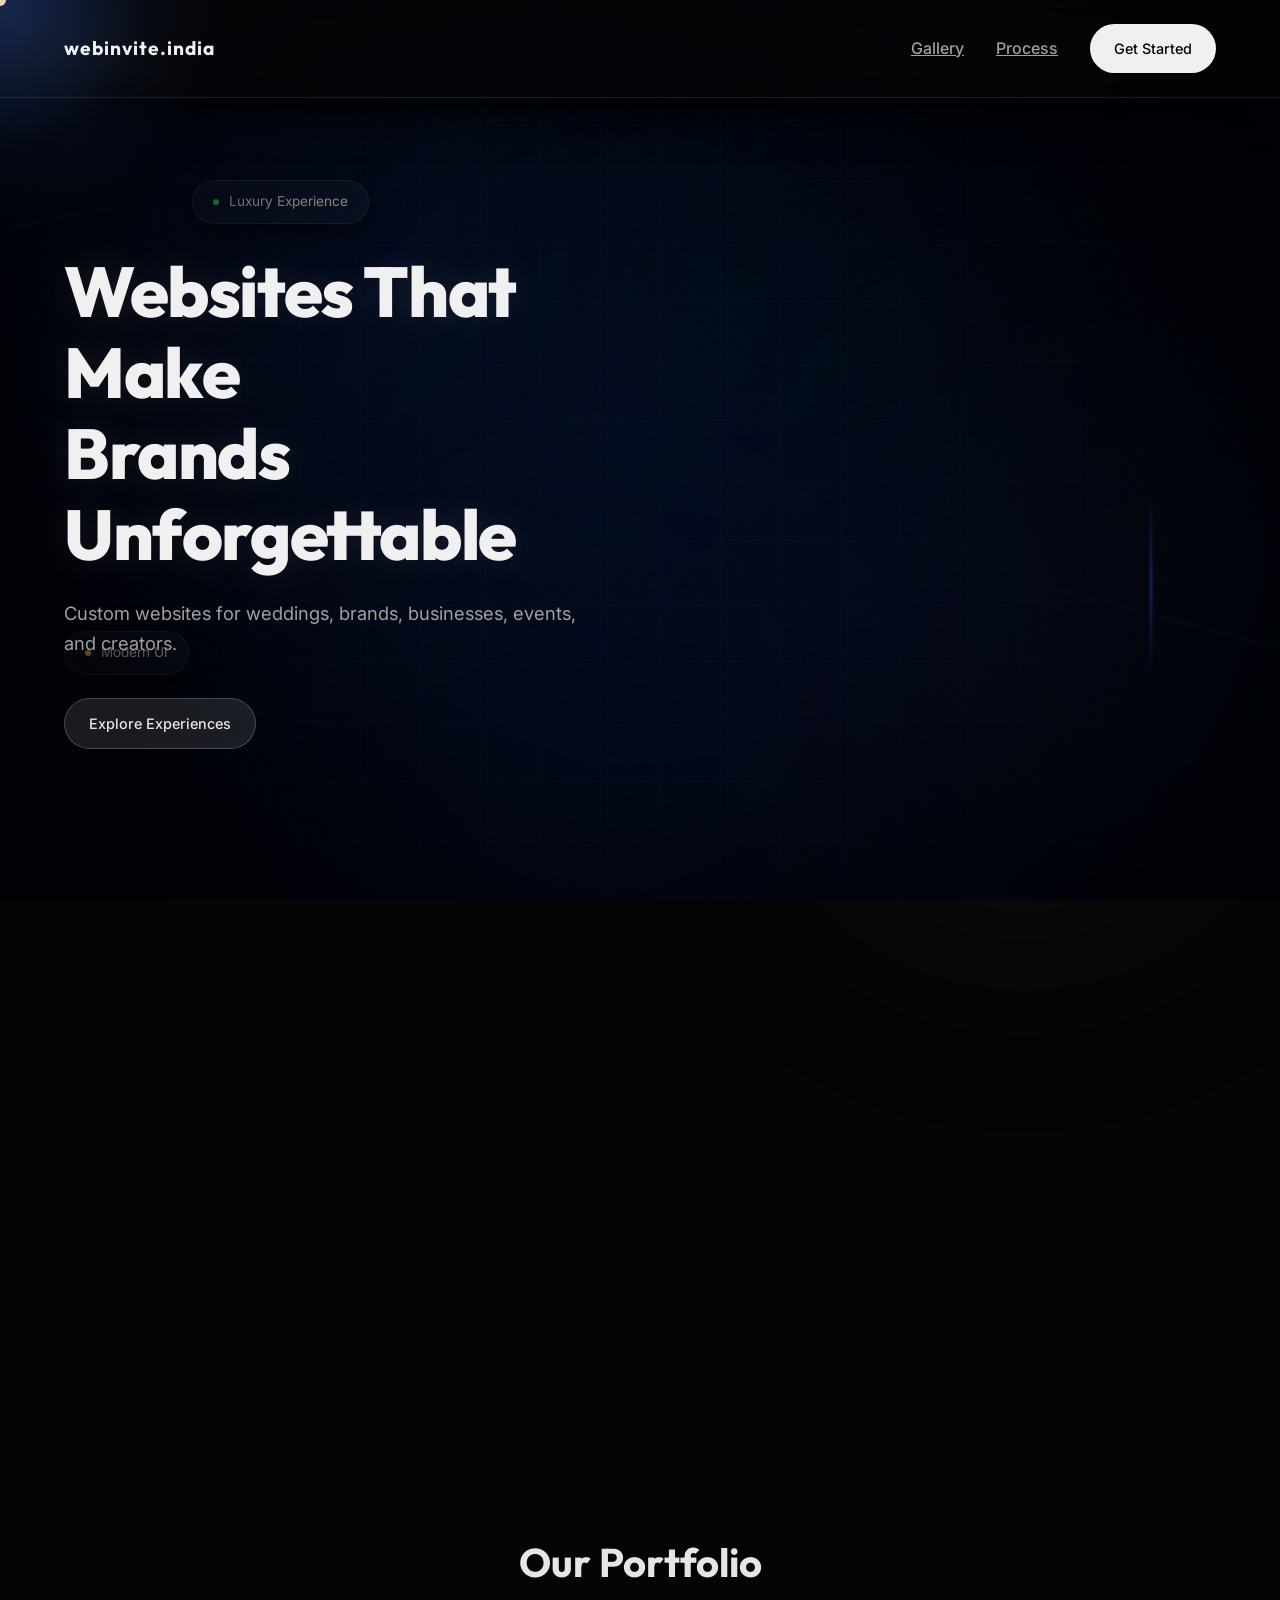
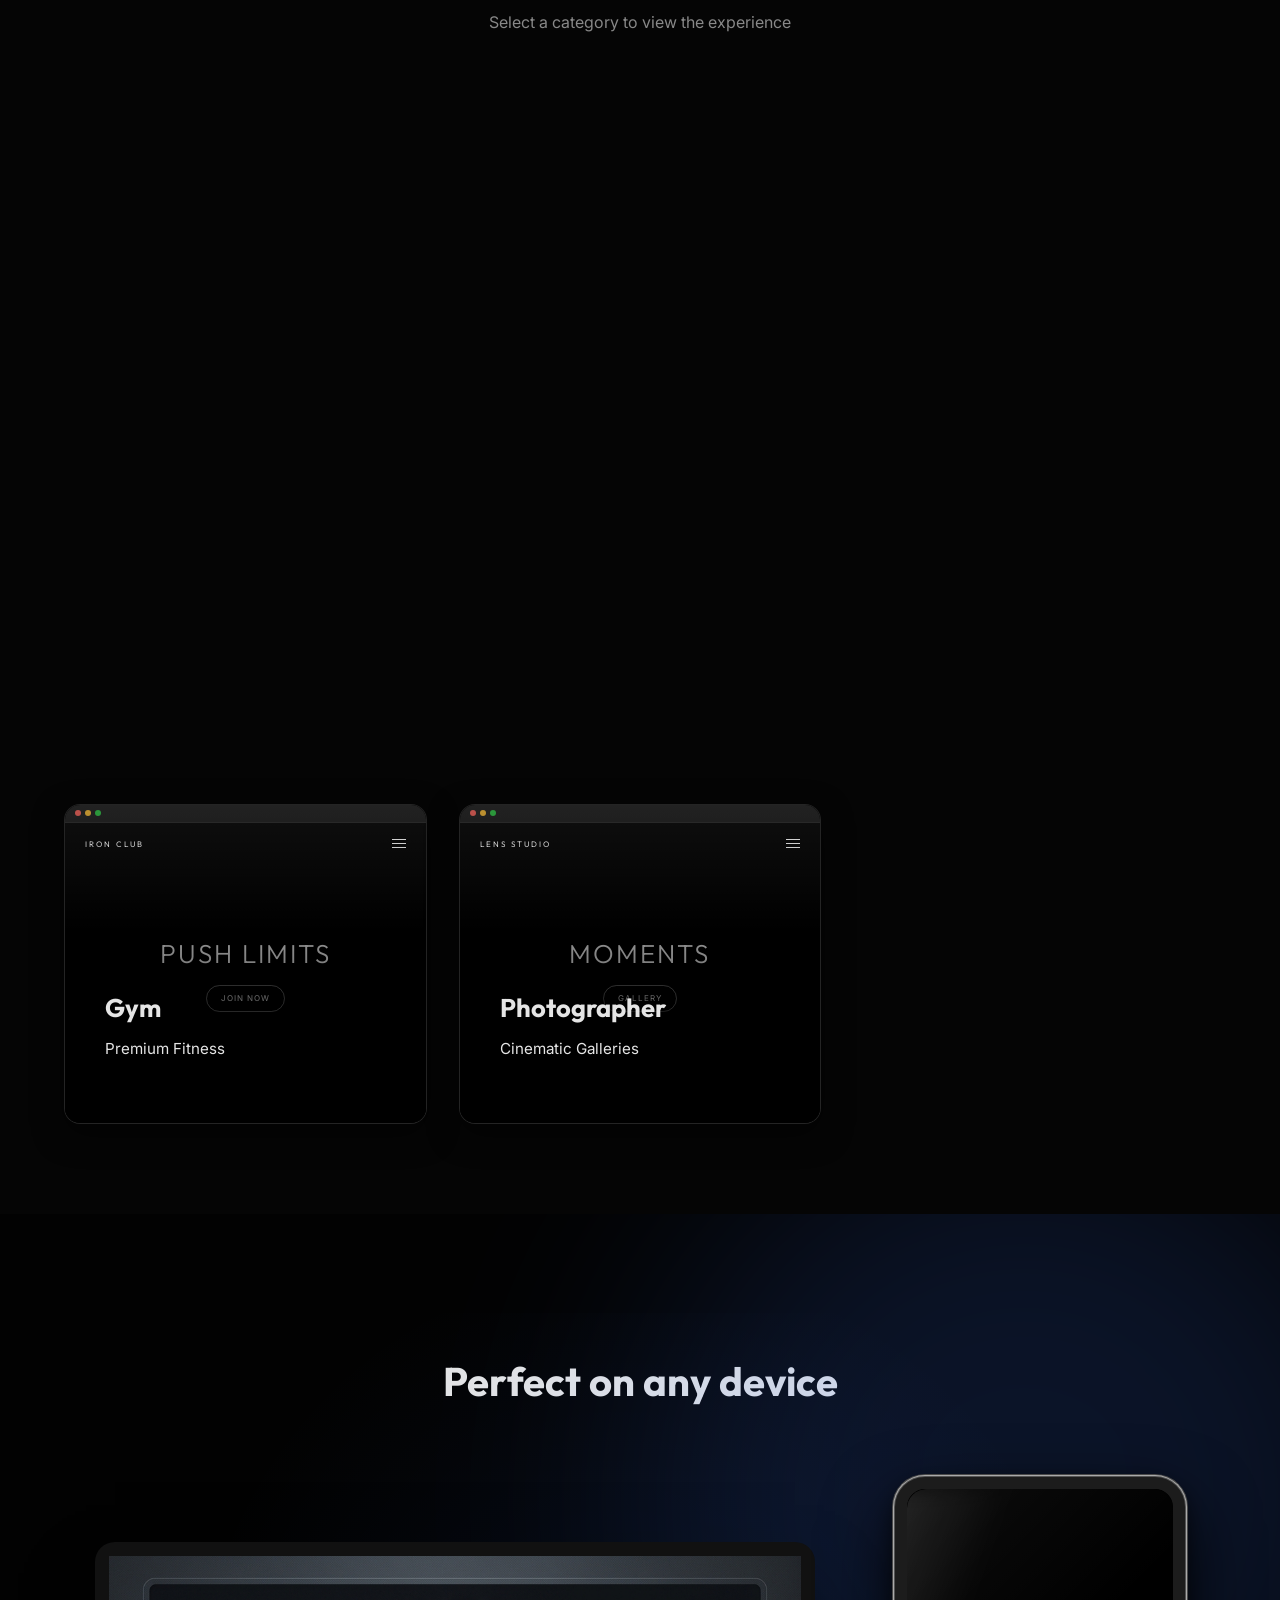
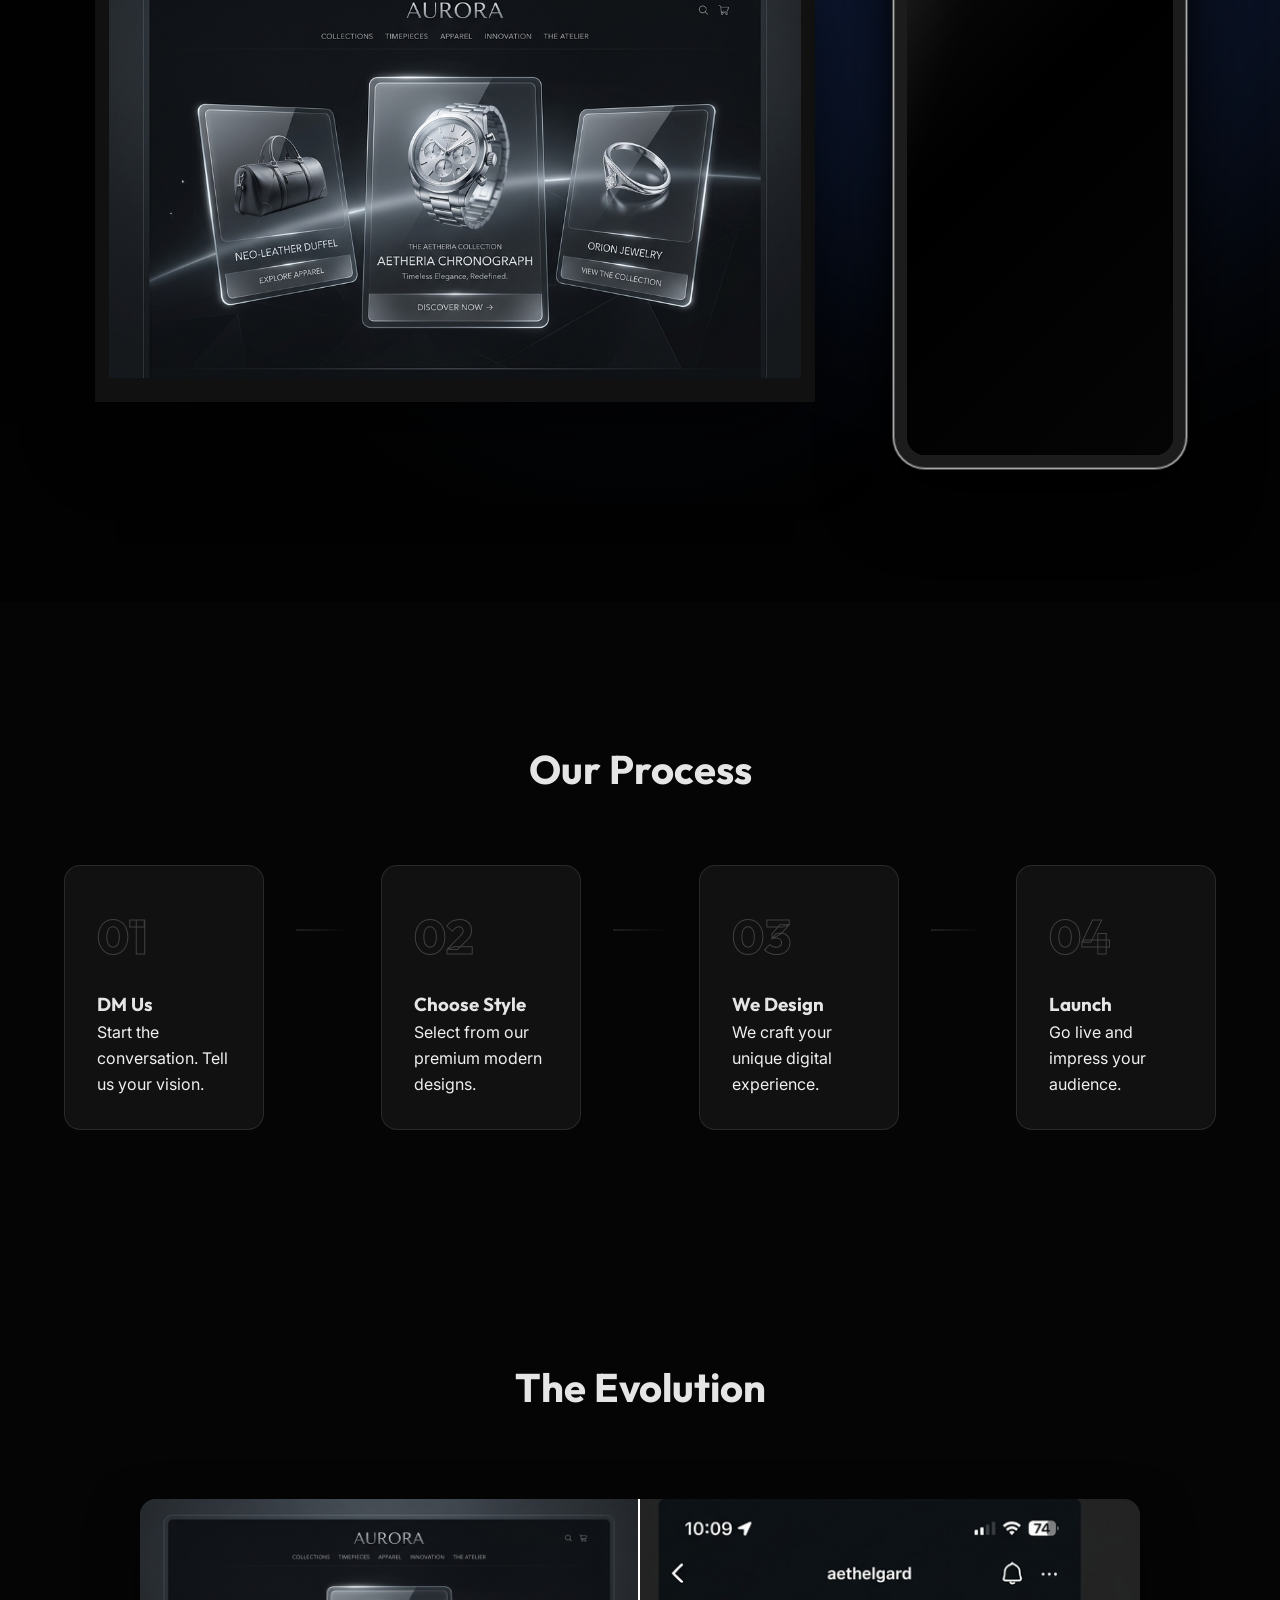
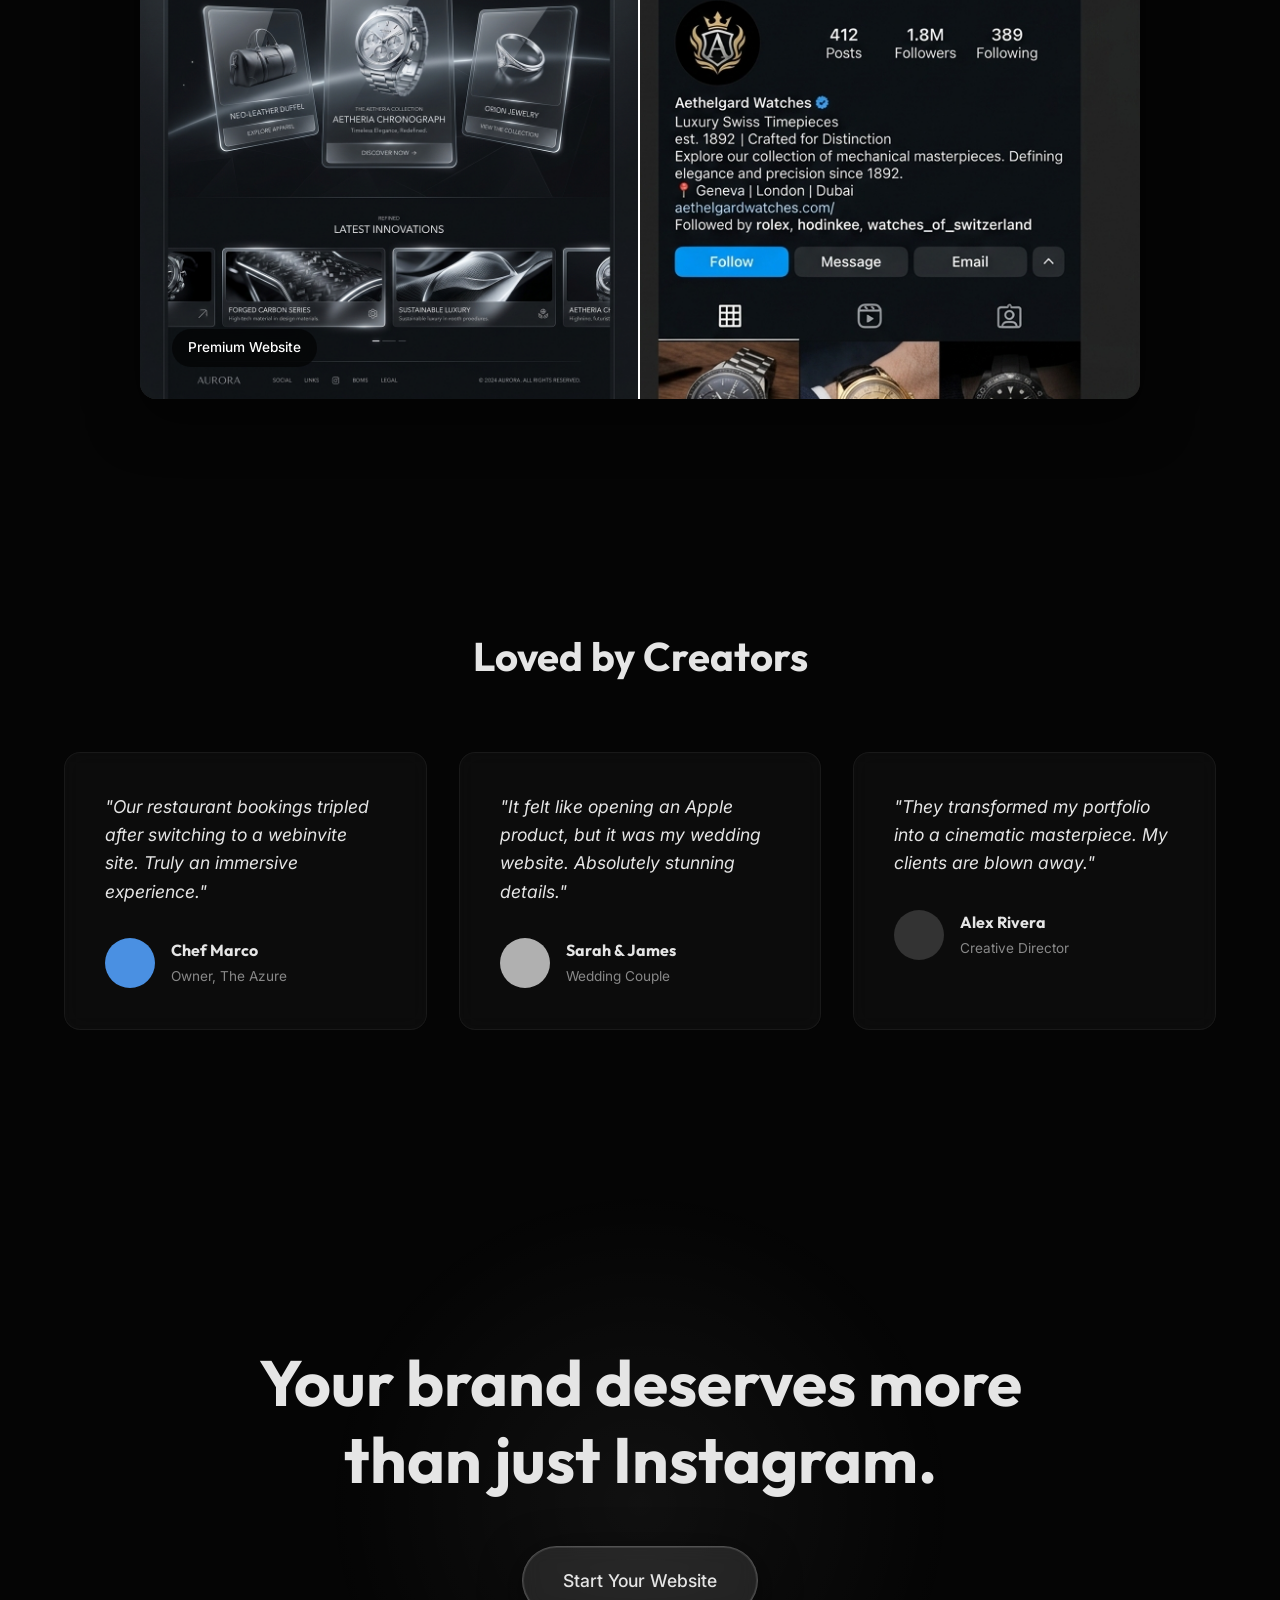
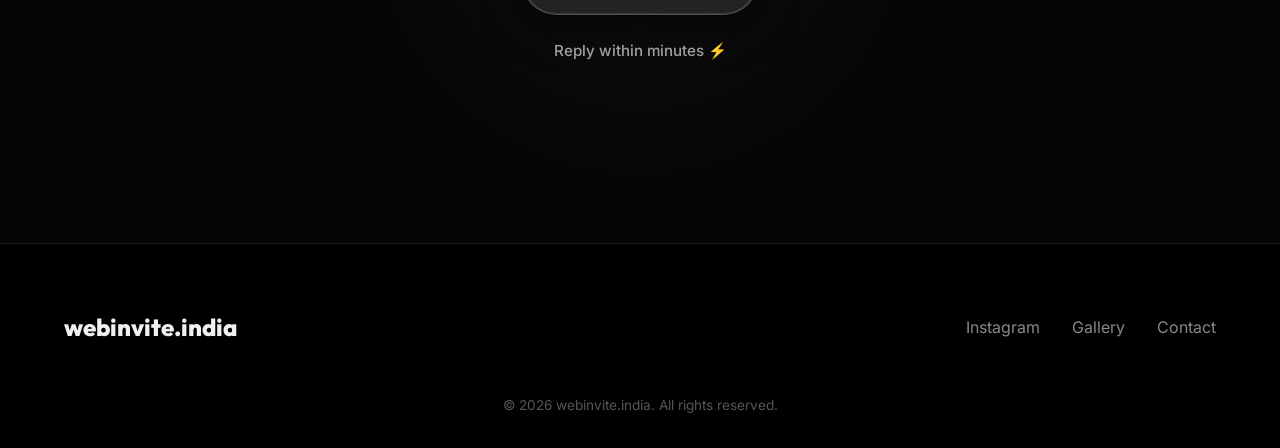
==== commit b7ae9846: "feat: implement high-performance 3D rotating visual showcase with cinematic background" ====
--- a/index.html
+++ b/index.html
@@ -10,6 +10,20 @@
     <link rel="stylesheet" href="styles.css">
     <!-- Fonts -->
     <link href="https://fonts.googleapis.com/css2?family=Outfit:wght@300;400;500;600;700;800&family=Inter:wght@300;400;500;600&display=swap" rel="stylesheet">
+    
+    <!-- Babel standalone for JSX compilation in browser -->
+    <script src="https://unpkg.com/@babel/standalone/babel.min.js"></script>
+    
+    <!-- Tailwind Play CDN (Preflight disabled to protect existing CSS) -->
+    <script src="https://cdn.tailwindcss.com"></script>
+    <script>
+        tailwind.config = {
+            corePlugins: {
+                preflight: false,
+            }
+        }
+    </script>
+
     <!-- Scripts -->
     <script src="https://cdnjs.cloudflare.com/ajax/libs/gsap/3.12.2/gsap.min.js" defer></script>
     <script src="https://cdnjs.cloudflare.com/ajax/libs/gsap/3.12.2/ScrollTrigger.min.js" defer></script>
@@ -40,12 +54,22 @@
     <main>
         <!-- Home / Hero Section -->
         <section class="hero-section" id="home">
+            <!-- Noise texture for premium tactile feel -->
+            <div class="noise-overlay"></div>
+            <!-- Vignette shadow for high-end cinematic framing -->
+            <div class="cinematic-vignette"></div>
+            <!-- Subtly pulsing grid -->
             <div class="grid-texture"></div>
+            
             <!-- Ambient Glowing Orbs Background -->
             <div class="ambient-background">
                 <div class="glow-orb orb-1"></div>
                 <div class="glow-orb orb-2"></div>
                 <div class="glow-orb orb-3"></div>
+                <div class="glow-orb orb-4"></div>
+                <!-- Moving light beams -->
+                <div class="light-beam beam-1"></div>
+                <div class="light-beam beam-2"></div>
             </div>
             
             <!-- Futuristic UI Fragments & Floating Labels -->
@@ -82,14 +106,7 @@
                 </div>
                 
                 <!-- Right: Visual Showcase -->
-                <div class="hero-showcase" style="perspective: 1200px;">
-                    <div class="preview-card float-item" data-speed="-0.08" id="preview-1">
-                        <img src="assets/wedding_preview.png" alt="Demo Layout">
-                    </div>
-                    <div class="preview-card float-item" data-speed="0.1" id="preview-2">
-                        <img src="assets/luxury_preview.png" alt="Demo Layout">
-                    </div>
-                </div>
+                <div class="hero-showcase" id="hero-showcase-root"></div>
             </div>
         </section>
 
@@ -391,6 +408,7 @@
         </div>
     </footer>
 
+    <script src="hero-showcase.js?v=5" type="text/babel" data-type="module"></script>
     <script src="script.js"></script>
 </body>
 </html>
--- a/styles.css
+++ b/styles.css
@@ -257,18 +257,44 @@
     align-items: center;
     padding: 100px 5% 0; /* Clear navbar */
     overflow: hidden;
-}
-
+    background: radial-gradient(circle at 50% 50%, #030816 0%, #010206 100%);
+}
+
+/* Noise overlay for cinematic luxury grain */
+.noise-overlay {
+    position: absolute;
+    top: 0; left: 0; width: 100%; height: 100%;
+    background-image: url("data:image/svg+xml,%3Csvg viewBox='0 0 200 200' xmlns='http://www.w3.org/2000/svg'%3E%3Cfilter id='noiseFilter'%3E%3CfeTurbulence type='fractalNoise' baseFrequency='0.8' numOctaves='3' stitchTiles='stitch'/%3E%3C/filter%3E%3Crect width='100%25' height='100%25' filter='url(%23noiseFilter)' opacity='0.012'/%3E%3C/svg%3E");
+    pointer-events: none;
+    z-index: 2;
+}
+
+/* Vignette shadow for high-end spotlight composition */
+.cinematic-vignette {
+    position: absolute;
+    top: 0; left: 0; width: 100%; height: 100%;
+    background: radial-gradient(circle, transparent 40%, rgba(1, 2, 6, 0.92) 100%);
+    pointer-events: none;
+    z-index: 3;
+}
+
+/* Soft glowing grid pattern */
 .grid-texture {
     position: absolute;
     top: 0; left: 0; width: 100%; height: 100%;
     background-image: 
-        linear-gradient(rgba(255, 255, 255, 0.03) 1px, transparent 1px),
-        linear-gradient(90deg, rgba(255, 255, 255, 0.03) 1px, transparent 1px);
-    background-size: 50px 50px;
-    z-index: 0; pointer-events: none;
+        linear-gradient(rgba(64, 122, 255, 0.04) 1px, transparent 1px),
+        linear-gradient(90deg, rgba(64, 122, 255, 0.04) 1px, transparent 1px);
+    background-size: 60px 60px;
+    z-index: 1; pointer-events: none;
     -webkit-mask-image: radial-gradient(circle at center, black 40%, transparent 100%);
     mask-image: radial-gradient(circle at center, black 40%, transparent 100%);
+    animation: grid-glow 12s infinite alternate ease-in-out;
+}
+
+@keyframes grid-glow {
+    0% { opacity: 0.55; }
+    100% { opacity: 0.85; }
 }
 
 .hero-grid {
@@ -292,34 +318,96 @@
 .glow-orb {
     position: absolute;
     border-radius: 50%;
-    filter: blur(140px);
-    opacity: 0.35;
-    animation: orb-float 20s infinite alternate ease-in-out;
+    filter: blur(130px);
+    opacity: 0.45;
+    mix-blend-mode: screen;
+    will-change: transform, opacity;
 }
 
 .orb-1 {
     width: 60vw; height: 60vw;
-    background: rgba(64, 122, 255, 0.25);
+    background: radial-gradient(circle, rgba(16, 46, 120, 0.45) 0%, rgba(8, 20, 60, 0.1) 70%, transparent 100%);
     top: -20%; left: -10%;
+    animation: orb-float-1 25s infinite alternate ease-in-out;
 }
 
 .orb-2 {
     width: 50vw; height: 50vw;
-    background: rgba(255, 255, 255, 0.08);
-    top: 40%; right: -15%;
-    animation-delay: -5s;
+    background: radial-gradient(circle, rgba(64, 122, 255, 0.18) 0%, rgba(30, 80, 200, 0.04) 60%, transparent 100%);
+    top: 35%; right: -15%;
+    animation: orb-float-2 22s infinite alternate ease-in-out 3s;
 }
 
 .orb-3 {
-    width: 70vw; height: 70vw;
-    background: rgba(30, 80, 200, 0.15);
-    bottom: -30%; left: 20%;
-    animation-delay: -10s;
-}
-
-@keyframes orb-float {
+    width: 65vw; height: 65vw;
+    background: radial-gradient(circle, rgba(20, 50, 150, 0.22) 0%, transparent 70%);
+    bottom: -25%; left: 15%;
+    animation: orb-float-3 28s infinite alternate ease-in-out 6s;
+}
+
+.orb-4 {
+    width: 35vw; height: 35vw;
+    background: radial-gradient(circle, rgba(0, 150, 255, 0.12) 0%, transparent 70%);
+    top: 10%; right: 25%;
+    animation: orb-float-4 20s infinite alternate ease-in-out 1.5s;
+}
+
+/* Light beams sweeping through space */
+.light-beam {
+    position: absolute;
+    background: linear-gradient(90deg, transparent, rgba(64, 122, 255, 0.15), transparent);
+    pointer-events: none;
+    z-index: 1;
+    filter: blur(1px);
+    will-change: transform, opacity;
+}
+
+.beam-1 {
+    width: 300px; height: 1px;
+    top: 25%; left: -10%;
+    transform: rotate(-12deg);
+    animation: sweep-beam-1 12s infinite linear;
+}
+
+.beam-2 {
+    width: 400px; height: 1px;
+    bottom: 30%; right: -10%;
+    transform: rotate(15deg);
+    animation: sweep-beam-2 15s infinite linear;
+}
+
+@keyframes orb-float-1 {
     0% { transform: translate(0, 0) scale(1); }
-    100% { transform: translate(80px, -50px) scale(1.1); }
+    100% { transform: translate(60px, -40px) scale(1.1); }
+}
+
+@keyframes orb-float-2 {
+    0% { transform: translate(0, 0) scale(1); }
+    100% { transform: translate(-50px, 60px) scale(1.15); }
+}
+
+@keyframes orb-float-3 {
+    0% { transform: translate(0, 0) scale(1.05); }
+    100% { transform: translate(50px, -50px) scale(0.9); }
+}
+
+@keyframes orb-float-4 {
+    0% { transform: translate(0, 0) scale(0.9); }
+    100% { transform: translate(-30px, -30px) scale(1.1); }
+}
+
+@keyframes sweep-beam-1 {
+    0% { transform: translateX(-300px) rotate(-12deg); opacity: 0; }
+    20% { opacity: 0.6; }
+    80% { opacity: 0.6; }
+    100% { transform: translateX(110vw) rotate(-12deg); opacity: 0; }
+}
+
+@keyframes sweep-beam-2 {
+    0% { transform: translateX(300px) rotate(15deg); opacity: 0; }
+    20% { opacity: 0.5; }
+    80% { opacity: 0.5; }
+    100% { transform: translateX(-110vw) rotate(15deg); opacity: 0; }
 }
 
 /* Floating UI details */
